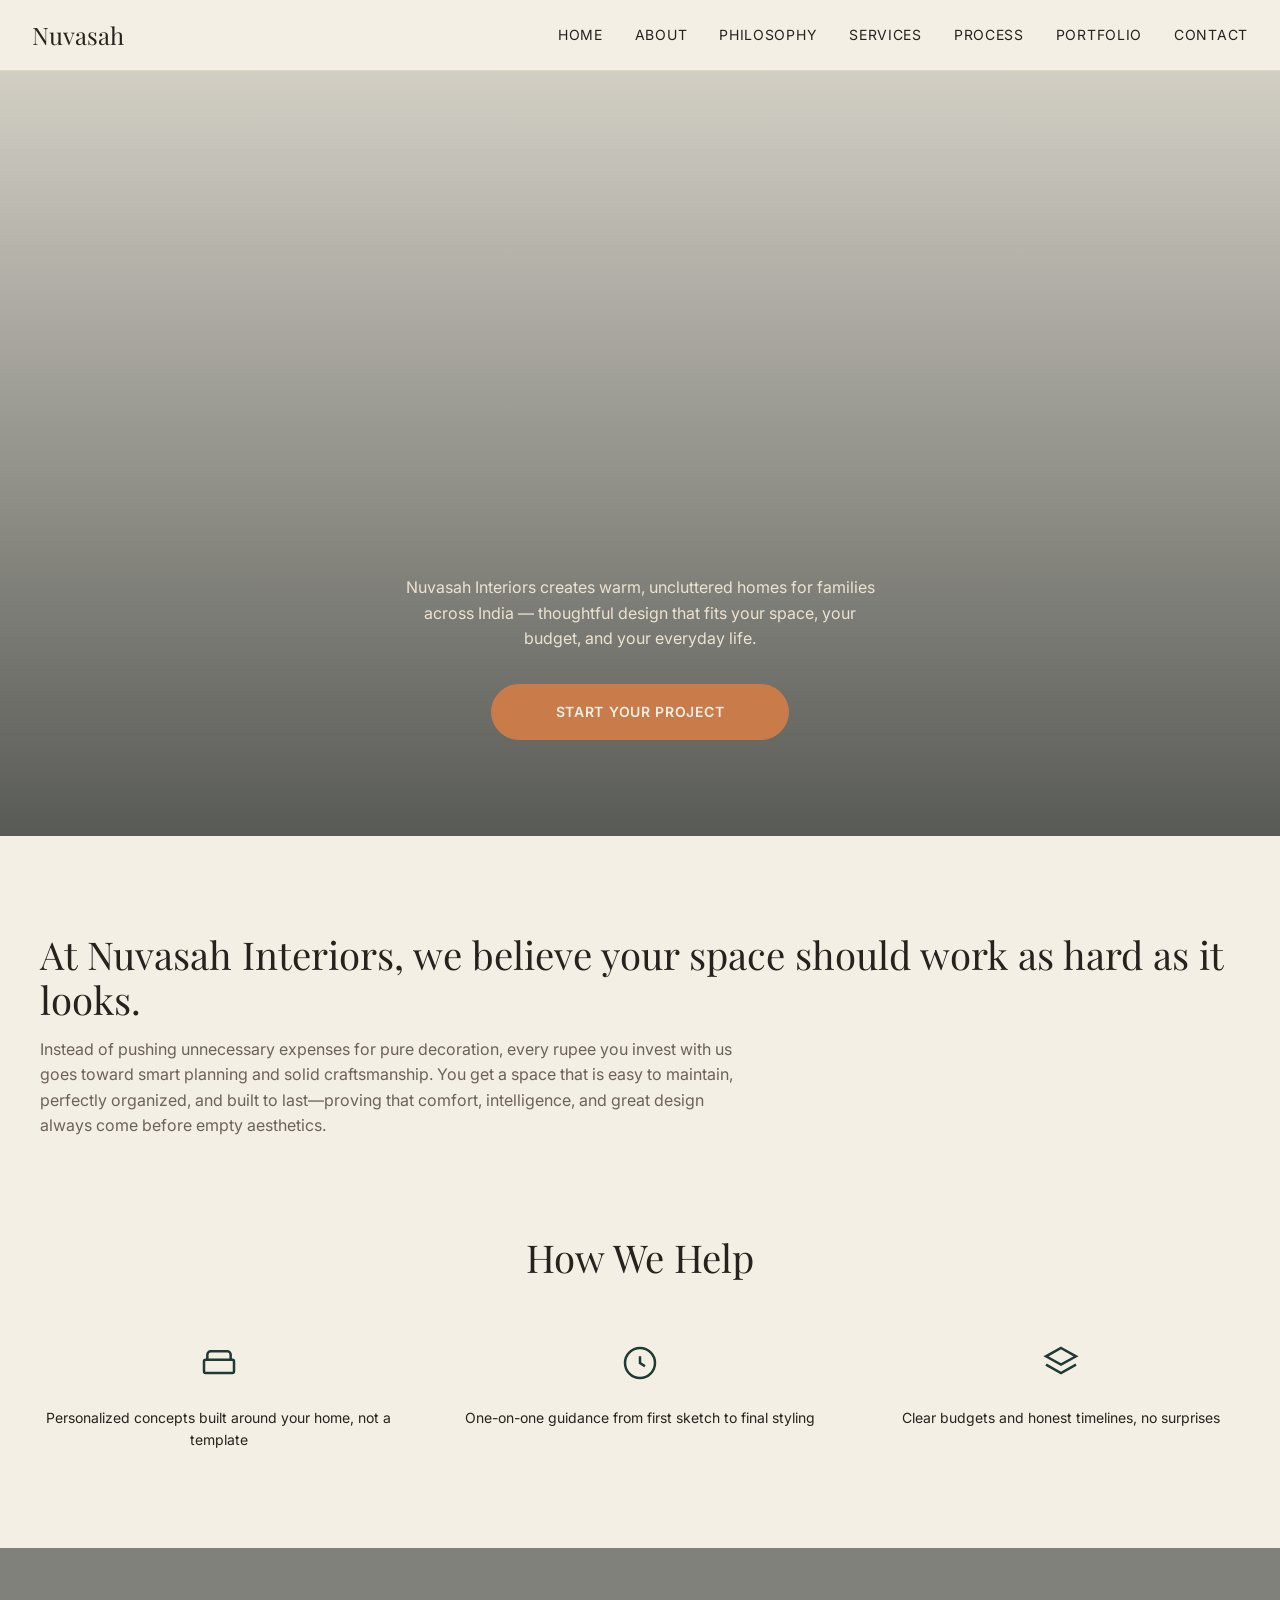
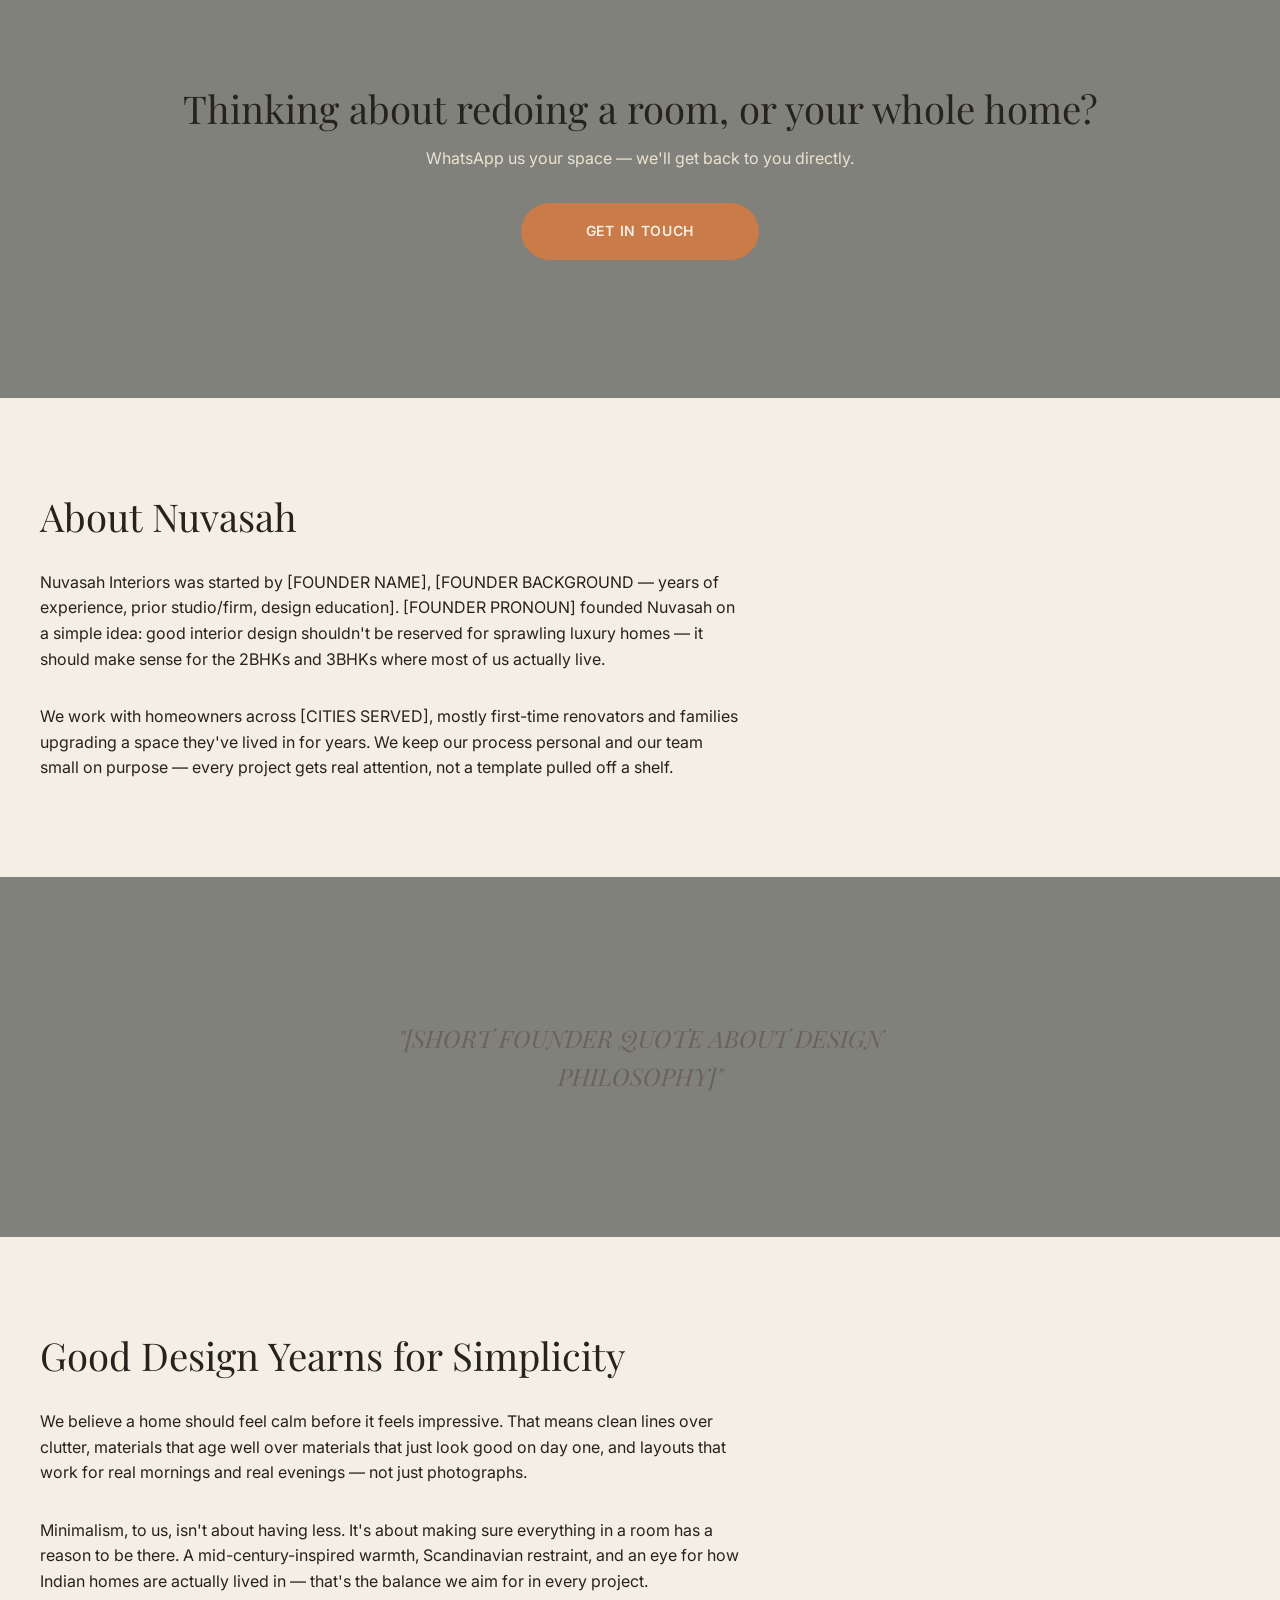
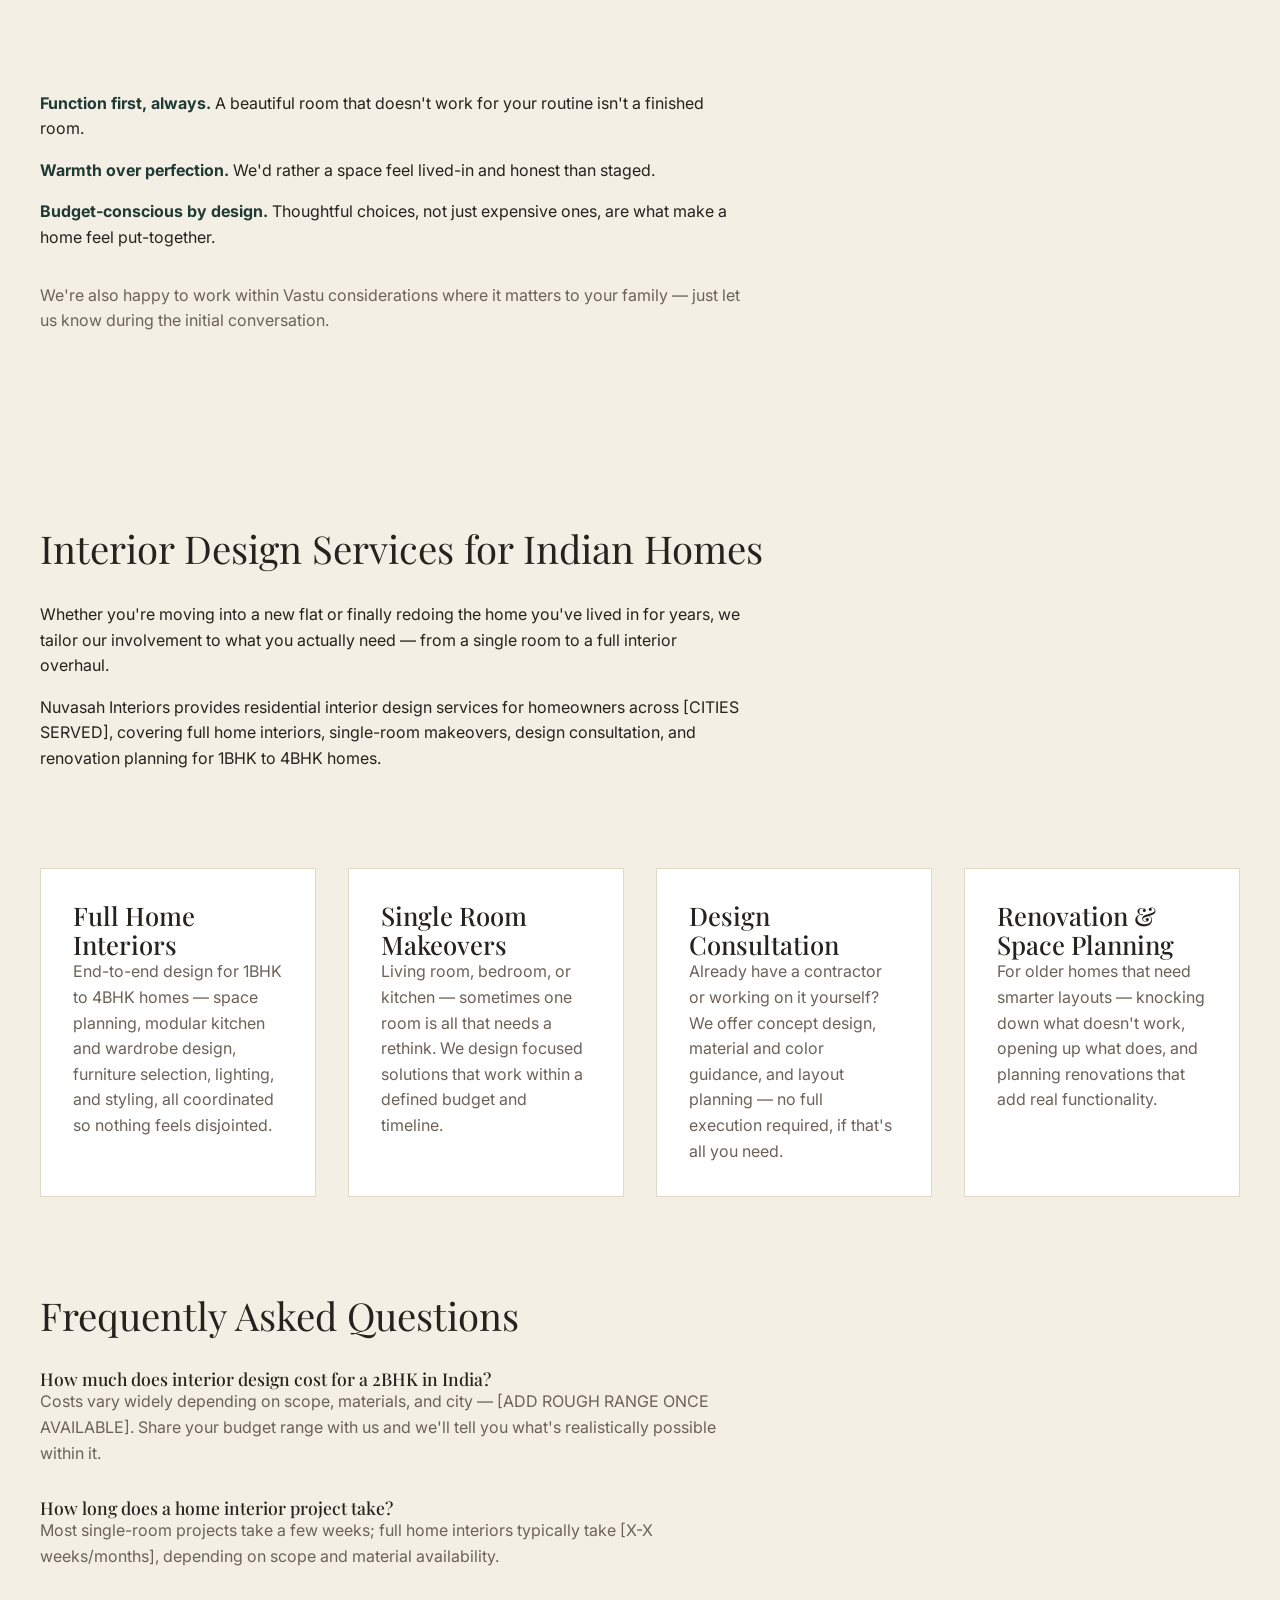
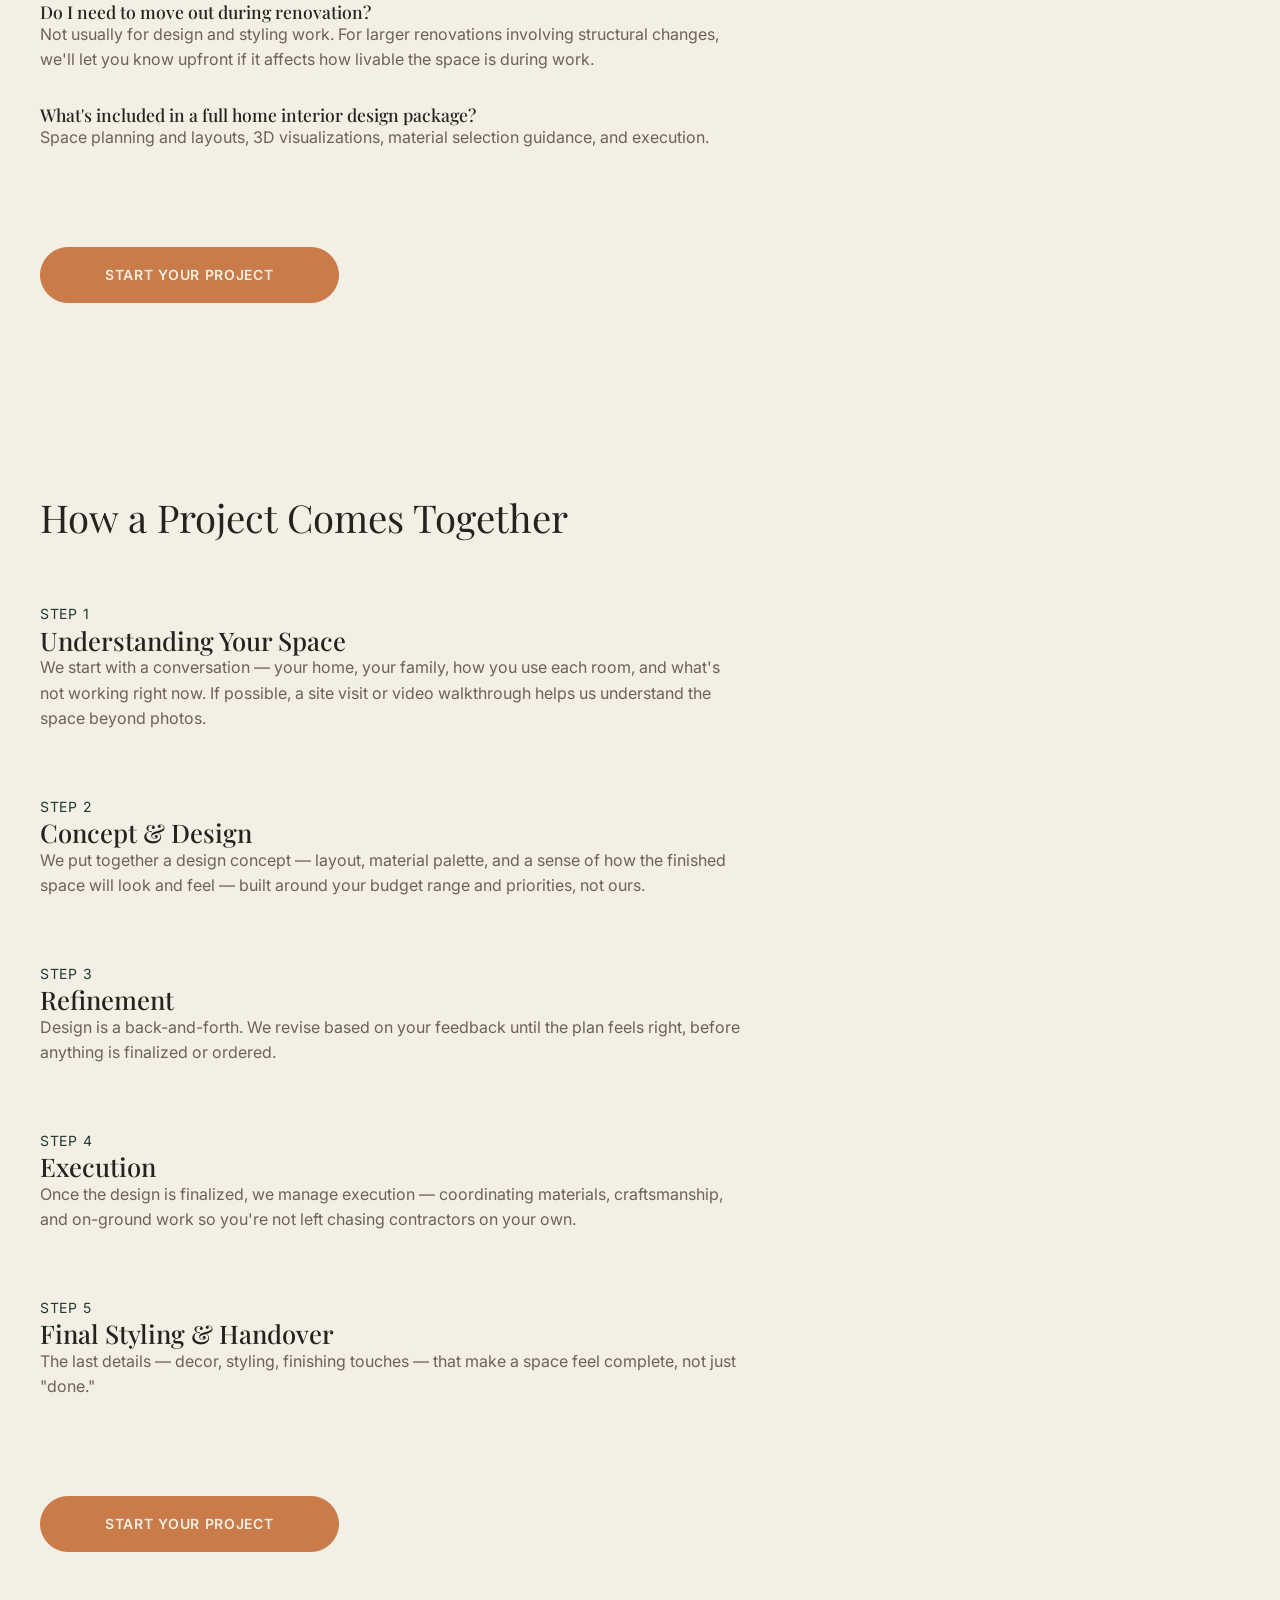
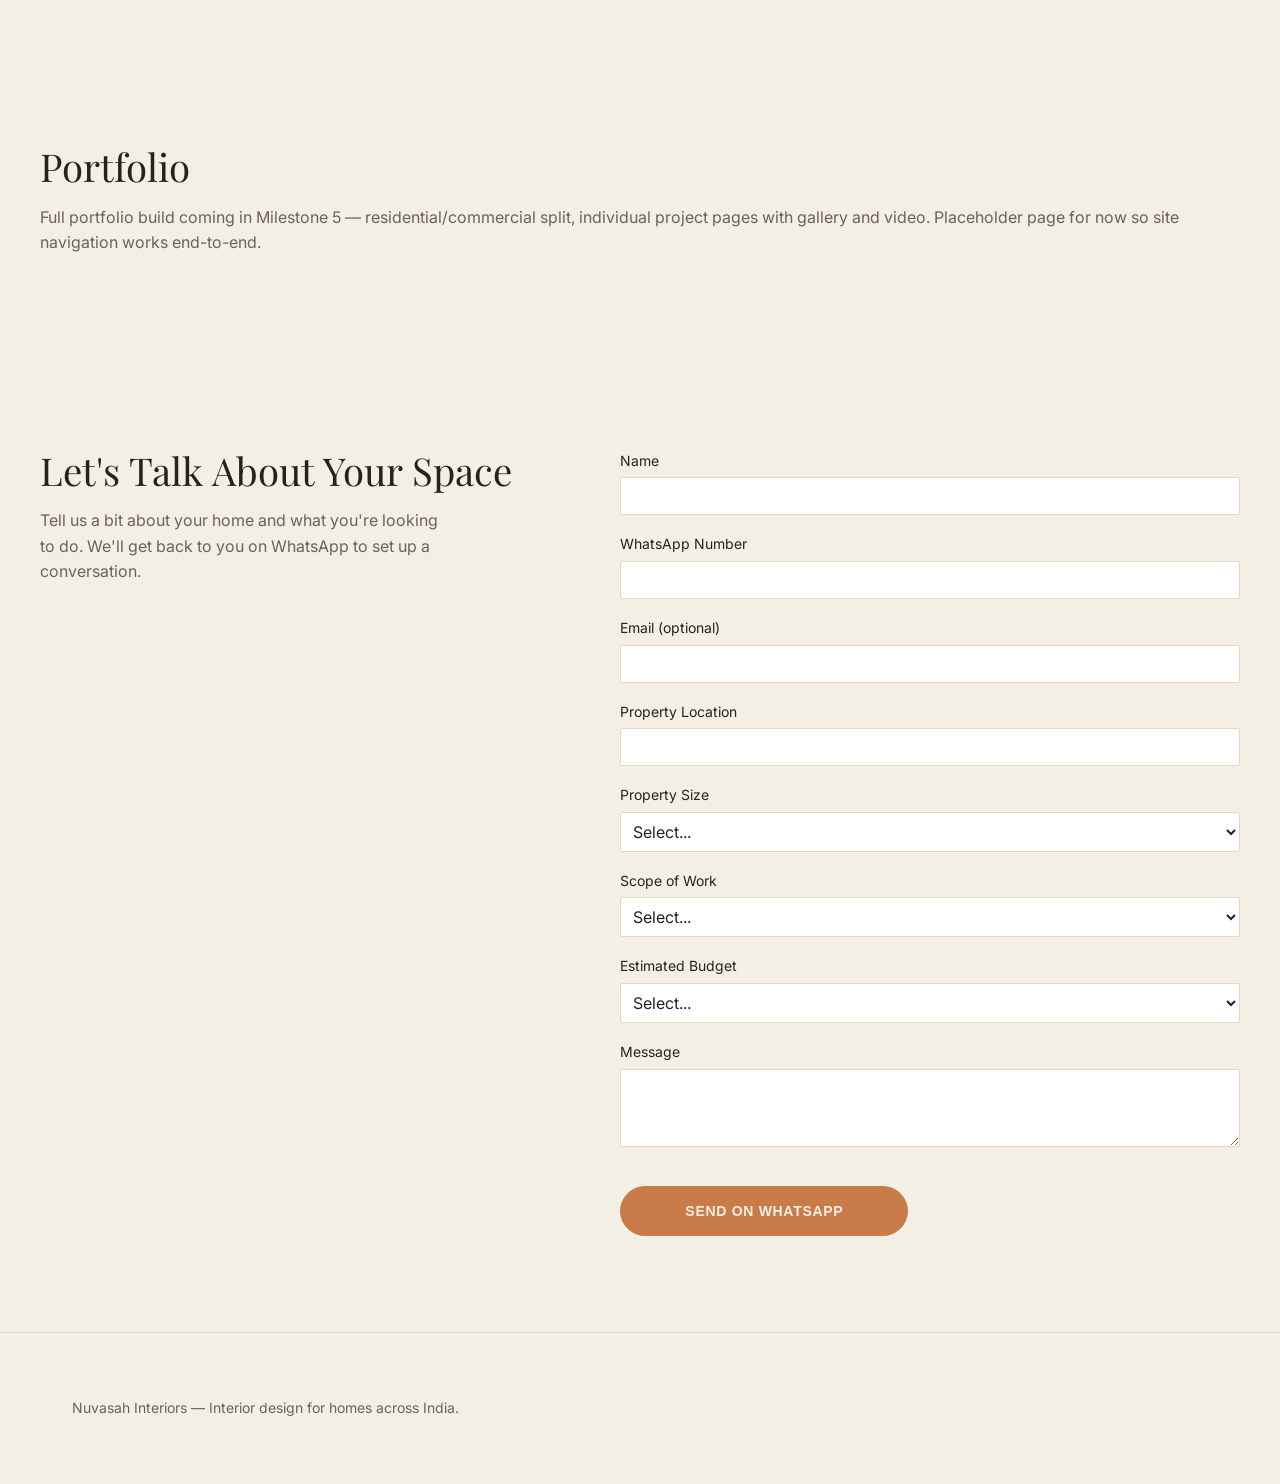
==== index.html @ 82c99c5b "Remove "A Few Homes We've Loved Working On" preview section from home Co-Authored-By: Claude Opus 4." ====
<!DOCTYPE html>
<html lang="en">
<head>
<meta charset="UTF-8">
<meta name="viewport" content="width=device-width, initial-scale=1.0">
<title>Nuvasah Interiors | Interior Design for Indian Homes</title>
<meta name="description" content="Nuvasah Interiors creates warm, uncluttered homes for families across India — thoughtful design that fits your space, your budget, and your everyday life.">
<link rel="preconnect" href="https://fonts.googleapis.com">
<link href="https://fonts.googleapis.com/css2?family=Playfair+Display:ital,wght@0,400;0,500;0,600;1,400&family=Inter:wght@400;500;600&display=swap" rel="stylesheet">
<link rel="stylesheet" href="css/variables.css">
<link rel="stylesheet" href="css/main.css">
</head>
<body>

<header class="site-header">
  <a href="#home" style="font-family: var(--font-heading); font-size: 1.5rem; color: var(--color-ink);">Nuvasah</a>
  <ul class="site-nav">
    <li><a href="#home">Home</a></li>
    <li><a href="#about">About</a></li>
    <li><a href="#philosophy">Philosophy</a></li>
    <li><a href="#services">Services</a></li>
    <li><a href="#process">Process</a></li>
    <li><a href="#portfolio">Portfolio</a></li>
    <li><a href="#contact">Contact</a></li>
  </ul>
</header>

<!-- ============================ HOME ============================ -->
<section id="home">
  <div class="hero" style="background-image: url('https://images.unsplash.com/photo-1616486338812-3dadae4b4ace?q=80&w=1600&auto=format&fit=crop');">
    <div class="hero-content">
      <p>Nuvasah Interiors creates warm, uncluttered homes for families across India — thoughtful design that fits your space, your budget, and your everyday life.</p>
      <a href="#contact" class="btn btn-primary">Start Your Project</a>
    </div>
  </div>

  <div class="container section">
    <h2>At Nuvasah Interiors, we believe your space should work as hard as it looks.</h2>
    <p style="max-width:700px; margin-top:1rem;">Instead of pushing unnecessary expenses for pure decoration, every rupee you invest with us goes toward smart planning and solid craftsmanship. You get a space that is easy to maintain, perfectly organized, and built to last—proving that comfort, intelligence, and great design always come before empty aesthetics.</p>
  </div>

  <div class="container section" style="padding-top:0;">
    <h2 style="text-align:center; margin-bottom: var(--space-lg);">How We Help</h2>
    <div class="icon-row">
      <div class="icon-row-item">
        <svg class="icon-row-icon" viewBox="0 0 24 24" fill="none" stroke="currentColor" stroke-width="1.5"><rect x="3" y="10" width="18" height="8" rx="1"/><path d="M5 10V7a2 2 0 0 1 2-2h10a2 2 0 0 1 2 2v3"/></svg>
        <p>Personalized concepts built around your home, not a template</p>
      </div>
      <div class="icon-row-item">
        <svg class="icon-row-icon" viewBox="0 0 24 24" fill="none" stroke="currentColor" stroke-width="1.5"><circle cx="12" cy="12" r="9"/><path d="M12 8v4l3 2"/></svg>
        <p>One-on-one guidance from first sketch to final styling</p>
      </div>
      <div class="icon-row-item">
        <svg class="icon-row-icon" viewBox="0 0 24 24" fill="none" stroke="currentColor" stroke-width="1.5"><path d="M12 3l9 5-9 5-9-5 9-5z"/><path d="M3 13l9 5 9-5"/></svg>
        <p>Clear budgets and honest timelines, no surprises</p>
      </div>
    </div>
  </div>

  <div class="photo-band" style="background-image: url('https://images.unsplash.com/photo-1600585154340-be6161a56a0c?q=80&w=1600&auto=format&fit=crop');">
    <div class="photo-band-content">
      <h2 style="font-weight:400;">Thinking about redoing a room, or your whole home?</h2>
      <p style="color: var(--color-bg-alt); margin: var(--space-sm) 0 var(--space-md);">WhatsApp us your space — we'll get back to you directly.</p>
      <a href="#contact" class="btn btn-primary">Get in Touch</a>
    </div>
  </div>
</section>

<!-- ============================ ABOUT ============================ -->
<section id="about">
  <div class="container section">
    <h1 style="font-size: var(--fs-h2);">About Nuvasah</h1>
    <div style="max-width:700px; margin-top: var(--space-md);">
      <p style="color: var(--color-ink);">Nuvasah Interiors was started by [FOUNDER NAME], [FOUNDER BACKGROUND — years of experience, prior studio/firm, design education]. [FOUNDER PRONOUN] founded Nuvasah on a simple idea: good interior design shouldn't be reserved for sprawling luxury homes — it should make sense for the 2BHKs and 3BHKs where most of us actually live.</p>
      <p style="color: var(--color-ink); margin-top: var(--space-md);">We work with homeowners across [CITIES SERVED], mostly first-time renovators and families upgrading a space they've lived in for years. We keep our process personal and our team small on purpose — every project gets real attention, not a template pulled off a shelf.</p>
    </div>
  </div>

  <div class="photo-band" style="background-image: url('https://images.unsplash.com/photo-1600210492486-724fe5c67fb0?q=80&w=1600&auto=format&fit=crop'); min-height:40vh;">
    <div class="photo-band-content">
      <p style="font-family: var(--font-heading); font-style:italic; font-size:1.5rem; max-width:600px;">"[SHORT FOUNDER QUOTE ABOUT DESIGN PHILOSOPHY]"</p>
    </div>
  </div>
</section>

<!-- ============================ PHILOSOPHY ============================ -->
<section id="philosophy">
  <div class="container section">
    <h1 style="font-size: var(--fs-h2);">Good Design Yearns for Simplicity</h1>
    <div style="max-width:700px; margin-top: var(--space-md);">
      <p style="color: var(--color-ink);">We believe a home should feel calm before it feels impressive. That means clean lines over clutter, materials that age well over materials that just look good on day one, and layouts that work for real mornings and real evenings — not just photographs.</p>
      <p style="color: var(--color-ink); margin-top: var(--space-md);">Minimalism, to us, isn't about having less. It's about making sure everything in a room has a reason to be there. A mid-century-inspired warmth, Scandinavian restraint, and an eye for how Indian homes are actually lived in — that's the balance we aim for in every project.</p>
    </div>
  </div>

  <div class="container section" style="padding-top:0;">
    <div style="max-width:700px;">
      <p style="color: var(--color-ink);"><strong style="color:var(--color-accent);">Function first, always.</strong> A beautiful room that doesn't work for your routine isn't a finished room.</p>
      <p style="color: var(--color-ink); margin-top: var(--space-sm);"><strong style="color:var(--color-accent);">Warmth over perfection.</strong> We'd rather a space feel lived-in and honest than staged.</p>
      <p style="color: var(--color-ink); margin-top: var(--space-sm);"><strong style="color:var(--color-accent);">Budget-conscious by design.</strong> Thoughtful choices, not just expensive ones, are what make a home feel put-together.</p>
      <p style="color: var(--color-ink-muted); margin-top: var(--space-md);">We're also happy to work within Vastu considerations where it matters to your family — just let us know during the initial conversation.</p>
    </div>
  </div>
</section>

<!-- ============================ SERVICES ============================ -->
<section id="services">
  <div class="container section">
    <h1 style="font-size: var(--fs-h2);">Interior Design Services for Indian Homes</h1>
    <div style="max-width:700px; margin-top: var(--space-md);">
      <p style="color: var(--color-ink);">Whether you're moving into a new flat or finally redoing the home you've lived in for years, we tailor our involvement to what you actually need — from a single room to a full interior overhaul.</p>
      <p style="color: var(--color-ink); margin-top: var(--space-sm);">Nuvasah Interiors provides residential interior design services for homeowners across [CITIES SERVED], covering full home interiors, single-room makeovers, design consultation, and renovation planning for 1BHK to 4BHK homes.</p>
    </div>
  </div>

  <div class="container section" style="padding-top:0;">
    <div style="display:grid; grid-template-columns: repeat(auto-fit, minmax(260px,1fr)); gap: var(--space-md);">
      <div class="card" style="padding: var(--space-md);">
        <h3>Full Home Interiors</h3>
        <p>End-to-end design for 1BHK to 4BHK homes — space planning, modular kitchen and wardrobe design, furniture selection, lighting, and styling, all coordinated so nothing feels disjointed.</p>
      </div>
      <div class="card" style="padding: var(--space-md);">
        <h3>Single Room Makeovers</h3>
        <p>Living room, bedroom, or kitchen — sometimes one room is all that needs a rethink. We design focused solutions that work within a defined budget and timeline.</p>
      </div>
      <div class="card" style="padding: var(--space-md);">
        <h3>Design Consultation</h3>
        <p>Already have a contractor or working on it yourself? We offer concept design, material and color guidance, and layout planning — no full execution required, if that's all you need.</p>
      </div>
      <div class="card" style="padding: var(--space-md);">
        <h3>Renovation & Space Planning</h3>
        <p>For older homes that need smarter layouts — knocking down what doesn't work, opening up what does, and planning renovations that add real functionality.</p>
      </div>
    </div>
  </div>

  <div class="container section" style="padding-top:0;">
    <h2>Frequently Asked Questions</h2>
    <div style="max-width:700px; margin-top: var(--space-md);">
      <h3 style="font-size:1.1rem;">How much does interior design cost for a 2BHK in India?</h3>
      <p style="margin-bottom: var(--space-md);">Costs vary widely depending on scope, materials, and city — [ADD ROUGH RANGE ONCE AVAILABLE]. Share your budget range with us and we'll tell you what's realistically possible within it.</p>

      <h3 style="font-size:1.1rem;">How long does a home interior project take?</h3>
      <p style="margin-bottom: var(--space-md);">Most single-room projects take a few weeks; full home interiors typically take [X-X weeks/months], depending on scope and material availability.</p>

      <h3 style="font-size:1.1rem;">Do I need to move out during renovation?</h3>
      <p style="margin-bottom: var(--space-md);">Not usually for design and styling work. For larger renovations involving structural changes, we'll let you know upfront if it affects how livable the space is during work.</p>

      <h3 style="font-size:1.1rem;">What's included in a full home interior design package?</h3>
      <p>Space planning and layouts, 3D visualizations, material selection guidance, and execution.</p>
    </div>
  </div>

  <div class="container section" style="padding-top:0;">
    <a href="#contact" class="btn btn-primary">Start Your Project</a>
  </div>
</section>

<!-- ============================ PROCESS ============================ -->
<section id="process">
  <div class="container section">
    <h1 style="font-size: var(--fs-h2);">How a Project Comes Together</h1>

    <div style="max-width:700px; margin-top: var(--space-lg);">
      <div style="margin-bottom: var(--space-lg);">
        <p style="font-family: var(--font-body); font-size: var(--fs-small); letter-spacing:0.05em; text-transform:uppercase; color: var(--color-accent);">Step 1</p>
        <h3>Understanding Your Space</h3>
        <p>We start with a conversation — your home, your family, how you use each room, and what's not working right now. If possible, a site visit or video walkthrough helps us understand the space beyond photos.</p>
      </div>

      <div style="margin-bottom: var(--space-lg);">
        <p style="font-family: var(--font-body); font-size: var(--fs-small); letter-spacing:0.05em; text-transform:uppercase; color: var(--color-accent);">Step 2</p>
        <h3>Concept & Design</h3>
        <p>We put together a design concept — layout, material palette, and a sense of how the finished space will look and feel — built around your budget range and priorities, not ours.</p>
      </div>

      <div style="margin-bottom: var(--space-lg);">
        <p style="font-family: var(--font-body); font-size: var(--fs-small); letter-spacing:0.05em; text-transform:uppercase; color: var(--color-accent);">Step 3</p>
        <h3>Refinement</h3>
        <p>Design is a back-and-forth. We revise based on your feedback until the plan feels right, before anything is finalized or ordered.</p>
      </div>

      <div style="margin-bottom: var(--space-lg);">
        <p style="font-family: var(--font-body); font-size: var(--fs-small); letter-spacing:0.05em; text-transform:uppercase; color: var(--color-accent);">Step 4</p>
        <h3>Execution</h3>
        <p>Once the design is finalized, we manage execution — coordinating materials, craftsmanship, and on-ground work so you're not left chasing contractors on your own.</p>
      </div>

      <div>
        <p style="font-family: var(--font-body); font-size: var(--fs-small); letter-spacing:0.05em; text-transform:uppercase; color: var(--color-accent);">Step 5</p>
        <h3>Final Styling & Handover</h3>
        <p>The last details — decor, styling, finishing touches — that make a space feel complete, not just "done."</p>
      </div>
    </div>
  </div>

  <div class="container section" style="padding-top:0;">
    <a href="#contact" class="btn btn-primary">Start Your Project</a>
  </div>
</section>

<!-- ============================ PORTFOLIO ============================ -->
<section id="portfolio">
  <div class="container section">
    <h1 style="font-size: var(--fs-h2);">Portfolio</h1>
    <p style="margin-top: var(--space-sm);">Full portfolio build coming in Milestone 5 — residential/commercial split, individual project pages with gallery and video. Placeholder page for now so site navigation works end-to-end.</p>
  </div>
</section>

<!-- ============================ CONTACT ============================ -->
<section id="contact">
  <div class="container section">
    <div style="display:grid; grid-template-columns: 1fr 1.2fr; gap: var(--space-lg); align-items:start;">
      <div>
        <h1 style="font-size: var(--fs-h2);">Let's Talk About Your Space</h1>
        <p style="margin-top: var(--space-sm); max-width:400px;">Tell us a bit about your home and what you're looking to do. We'll get back to you on WhatsApp to set up a conversation.</p>
      </div>

      <form id="contact-form">
        <label style="font-size:var(--fs-small); color:var(--color-ink);">Name</label>
        <input type="text" id="name" name="name" required style="margin-bottom: var(--space-sm); margin-top:0.25rem;">

        <label style="font-size:var(--fs-small); color:var(--color-ink);">WhatsApp Number</label>
        <input type="tel" id="whatsapp" name="whatsapp" required style="margin-bottom: var(--space-sm); margin-top:0.25rem;">

        <label style="font-size:var(--fs-small); color:var(--color-ink);">Email (optional)</label>
        <input type="email" id="email" name="email" style="margin-bottom: var(--space-sm); margin-top:0.25rem;">

        <label style="font-size:var(--fs-small); color:var(--color-ink);">Property Location</label>
        <input type="text" id="location" name="location" required style="margin-bottom: var(--space-sm); margin-top:0.25rem;">

        <label style="font-size:var(--fs-small); color:var(--color-ink);">Property Size</label>
        <select id="bhk" name="bhk" required style="margin-bottom: var(--space-sm); margin-top:0.25rem;">
          <option value="">Select...</option>
          <option>1 BHK</option>
          <option>2 BHK</option>
          <option>3 BHK</option>
          <option>4 BHK</option>
          <option>4+ BHK</option>
        </select>

        <label style="font-size:var(--fs-small); color:var(--color-ink);">Scope of Work</label>
        <select id="scope" name="scope" required style="margin-bottom: var(--space-sm); margin-top:0.25rem;">
          <option value="">Select...</option>
          <option>Full Home Interiors</option>
          <option>Single Room Makeover</option>
          <option>Design Consultation</option>
          <option>Renovation & Space Planning</option>
        </select>

        <label style="font-size:var(--fs-small); color:var(--color-ink);">Estimated Budget</label>
        <select id="budget" name="budget" required style="margin-bottom: var(--space-sm); margin-top:0.25rem;">
          <option value="">Select...</option>
          <option>Under ₹5 Lakh</option>
          <option>₹5–10 Lakh</option>
          <option>₹10–20 Lakh</option>
          <option>₹20 Lakh+</option>
        </select>

        <label style="font-size:var(--fs-small); color:var(--color-ink);">Message</label>
        <textarea id="message" name="message" rows="3" style="margin-bottom: var(--space-md); margin-top:0.25rem;"></textarea>

        <button type="submit" class="btn btn-primary">Send on WhatsApp</button>
      </form>
    </div>
  </div>
</section>

<footer class="site-footer">
  <div class="container">
    <p>Nuvasah Interiors — Interior design for homes across India.</p>
  </div>
</footer>

<script src="js/main.js"></script>
</body>
</html>
---- css/variables.css ----
/* ==========================================================================
   Nuvasah Interiors — Design Tokens
   Style: Warm editorial (Version 1 layout, approved) — minimalist, mid-century,
   Scandinavian, refined against Decorilla.com's font pairing/structure.
   Palette: Deep Teal & Warm Sand (Option C, client-approved after prospect feedback)
   ========================================================================== */

:root {
  /* Color — warm sand base, deep teal primary accent, burnt-orange secondary accent */
  --color-bg: #F4EFE4;          /* warm sand background */
  --color-bg-alt: #EBE3D2;      /* slightly deeper section background */
  --color-surface: #FFFFFF;     /* cards, forms */
  --color-ink: #26221D;         /* near-black warm charcoal, primary text */
  --color-ink-muted: #6B6258;   /* secondary text, captions */
  --color-accent: #1F3A34;      /* deep teal/pine — primary accent */
  --color-accent-hover: #16281F;
  --color-accent-2: #C97B4A;    /* warm burnt-orange — secondary accent, CTAs/highlights */
  --color-accent-2-hover: #B3683A;
  --color-line: #E3D8C4;        /* borders, dividers */
  --color-success: #5C7A5E;     /* form confirmation, muted sage */
  --color-error: #B54B3E;

  /* Typography — thin high-contrast serif for headlines (Decorilla-style), clean sans body */
  --font-heading: 'Playfair Display', 'Georgia', serif;
  --font-body: 'Inter', 'Helvetica Neue', sans-serif;

  --fs-h1: clamp(2.5rem, 5vw, 4rem);
  --fs-h2: clamp(1.75rem, 3vw, 2.5rem);
  --fs-h3: clamp(1.25rem, 2vw, 1.75rem);
  --fs-body: 1rem;
  --fs-small: 0.875rem;

  --lh-heading: 1.15;
  --lh-body: 1.6;

  /* Spacing scale (8px base) */
  --space-xs: 0.5rem;
  --space-sm: 1rem;
  --space-md: 2rem;
  --space-lg: 4rem;
  --space-xl: 6rem;
  --space-2xl: 10rem;

  /* Layout */
  --max-width: 1200px;
  --radius: 2px;      /* sharp corners for cards/inputs, minimalist */
  --radius-pill: 999px; /* pill buttons, Decorilla-style CTA */

  /* Motion */
  --transition-fast: 150ms ease;
  --transition-base: 300ms ease;
}
---- css/main.css ----
/* ==========================================================================
   Nuvasah Interiors — Base Styles
   Depends on variables.css being loaded first
   ========================================================================== */

* {
  box-sizing: border-box;
  margin: 0;
  padding: 0;
}

html {
  scroll-behavior: smooth;
}

body {
  font-family: var(--font-body);
  font-size: var(--fs-body);
  line-height: var(--lh-body);
  color: var(--color-ink);
  background-color: var(--color-bg);
}

h1, h2, h3, h4 {
  font-family: var(--font-heading);
  line-height: var(--lh-heading);
  font-weight: 500;
  color: var(--color-ink);
}

h1 { font-size: var(--fs-h1); font-weight: 400; }
h2 { font-size: var(--fs-h2); font-weight: 400; }
h3 { font-size: var(--fs-h3); font-weight: 500; }

p {
  color: var(--color-ink-muted);
}

a {
  color: var(--color-accent);
  text-decoration: none;
  transition: color var(--transition-fast);
}

a:hover {
  color: var(--color-accent-hover);
}

img, video {
  max-width: 100%;
  display: block;
}

/* Layout */
.container {
  max-width: var(--max-width);
  margin: 0 auto;
  padding: 0 var(--space-md);
}

.section {
  padding: var(--space-xl) 0;
}

/* Hero — full-bleed photo background with dark overlay for text legibility */
.hero {
  position: relative;
  min-height: 85vh;
  display: flex;
  align-items: flex-end;
  background-size: cover;
  background-position: center;
  color: var(--color-bg);
}

.hero::before {
  content: "";
  position: absolute;
  inset: 0;
  background: linear-gradient(180deg, rgba(15,20,18,0.15) 0%, rgba(15,20,18,0.68) 100%);
}

.hero-content {
  position: relative;
  z-index: 1;
  padding: var(--space-xl) var(--space-md);
  max-width: var(--max-width);
  margin: 0 auto;
  width: 100%;
  text-align: center;
}

.hero h1 {
  color: var(--color-bg);
}

.hero p {
  color: var(--color-bg-alt);
  max-width: 480px;
  margin: var(--space-sm) auto 0;
}

.hero .btn-primary {
  margin-top: var(--space-md);
}

/* Icon row — "how it works" style feature strip (Decorilla-inspired) */
.icon-row {
  display: grid;
  grid-template-columns: repeat(auto-fit, minmax(160px, 1fr));
  gap: var(--space-lg);
  text-align: center;
}

.icon-row-item .icon-row-icon {
  width: 40px;
  height: 40px;
  margin: 0 auto var(--space-sm);
  color: var(--color-accent);
}

.icon-row-item p {
  font-size: var(--fs-small);
  color: var(--color-ink);
}

/* Project showcase — image beside challenge/result copy (Decorilla-inspired) */
.project-showcase {
  display: grid;
  grid-template-columns: 1.4fr 1fr;
  gap: var(--space-lg);
  align-items: start;
}

.project-showcase img {
  width: 100%;
  border-radius: var(--radius);
}

.project-showcase-copy h4 {
  font-family: var(--font-body);
  font-size: var(--fs-small);
  letter-spacing: 0.05em;
  text-transform: uppercase;
  color: var(--color-ink);
  margin-bottom: var(--space-xs);
  margin-top: var(--space-md);
}

.project-showcase-copy h4:first-child {
  margin-top: 0;
}

@media (max-width: 768px) {
  .project-showcase {
    grid-template-columns: 1fr;
  }
}

/* Secondary hero — smaller full-width photo band, used mid-page (e.g. Philosophy quote, Process intro) */
.photo-band {
  position: relative;
  min-height: 50vh;
  background-size: cover;
  background-position: center;
  display: flex;
  align-items: center;
  justify-content: center;
  text-align: center;
}

.photo-band::before {
  content: "";
  position: absolute;
  inset: 0;
  background: rgba(15,20,18,0.5);
}

.photo-band-content {
  position: relative;
  z-index: 1;
  color: var(--color-bg);
  padding: 0 var(--space-md);
}

/* Navigation */
.site-header {
  display: flex;
  align-items: center;
  justify-content: space-between;
  padding: var(--space-sm) var(--space-md);
  border-bottom: 1px solid var(--color-line);
}

.site-nav {
  display: flex;
  gap: var(--space-md);
  list-style: none;
}

.site-nav a {
  color: var(--color-ink);
  font-size: var(--fs-small);
  letter-spacing: 0.05em;
  text-transform: uppercase;
}

.site-nav a:hover {
  color: var(--color-accent);
}

/* Buttons */
.btn {
  display: inline-block;
  padding: var(--space-xs) var(--space-md);
  border: 1px solid var(--color-ink);
  border-radius: var(--radius);
  background: transparent;
  color: var(--color-ink);
  font-size: var(--fs-small);
  letter-spacing: 0.05em;
  text-transform: uppercase;
  cursor: pointer;
  transition: background var(--transition-fast), color var(--transition-fast);
}

.btn:hover {
  background: var(--color-ink);
  color: var(--color-bg);
}

.btn-primary {
  background: var(--color-accent-2);
  border-color: var(--color-accent-2);
  color: var(--color-bg);
  border-radius: var(--radius-pill);
  padding: var(--space-sm) var(--space-lg);
  font-weight: 600;
}

.btn-primary:hover {
  background: var(--color-accent-2-hover);
  border-color: var(--color-accent-2-hover);
}

/* Forms */
input, select, textarea {
  font-family: var(--font-body);
  font-size: var(--fs-body);
  padding: var(--space-xs);
  border: 1px solid var(--color-line);
  border-radius: var(--radius);
  background: var(--color-surface);
  color: var(--color-ink);
  width: 100%;
}

input:focus, select:focus, textarea:focus {
  outline: none;
  border-color: var(--color-accent);
}

/* Cards (portfolio/project items) */
.card {
  background: var(--color-surface);
  border: 1px solid var(--color-line);
}

/* Footer */
.site-footer {
  padding: var(--space-lg) var(--space-md);
  border-top: 1px solid var(--color-line);
  color: var(--color-ink-muted);
  font-size: var(--fs-small);
}

/* Responsive */
@media (max-width: 768px) {
  .site-nav {
    gap: var(--space-sm);
  }
  .section {
    padding: var(--space-lg) 0;
  }
}
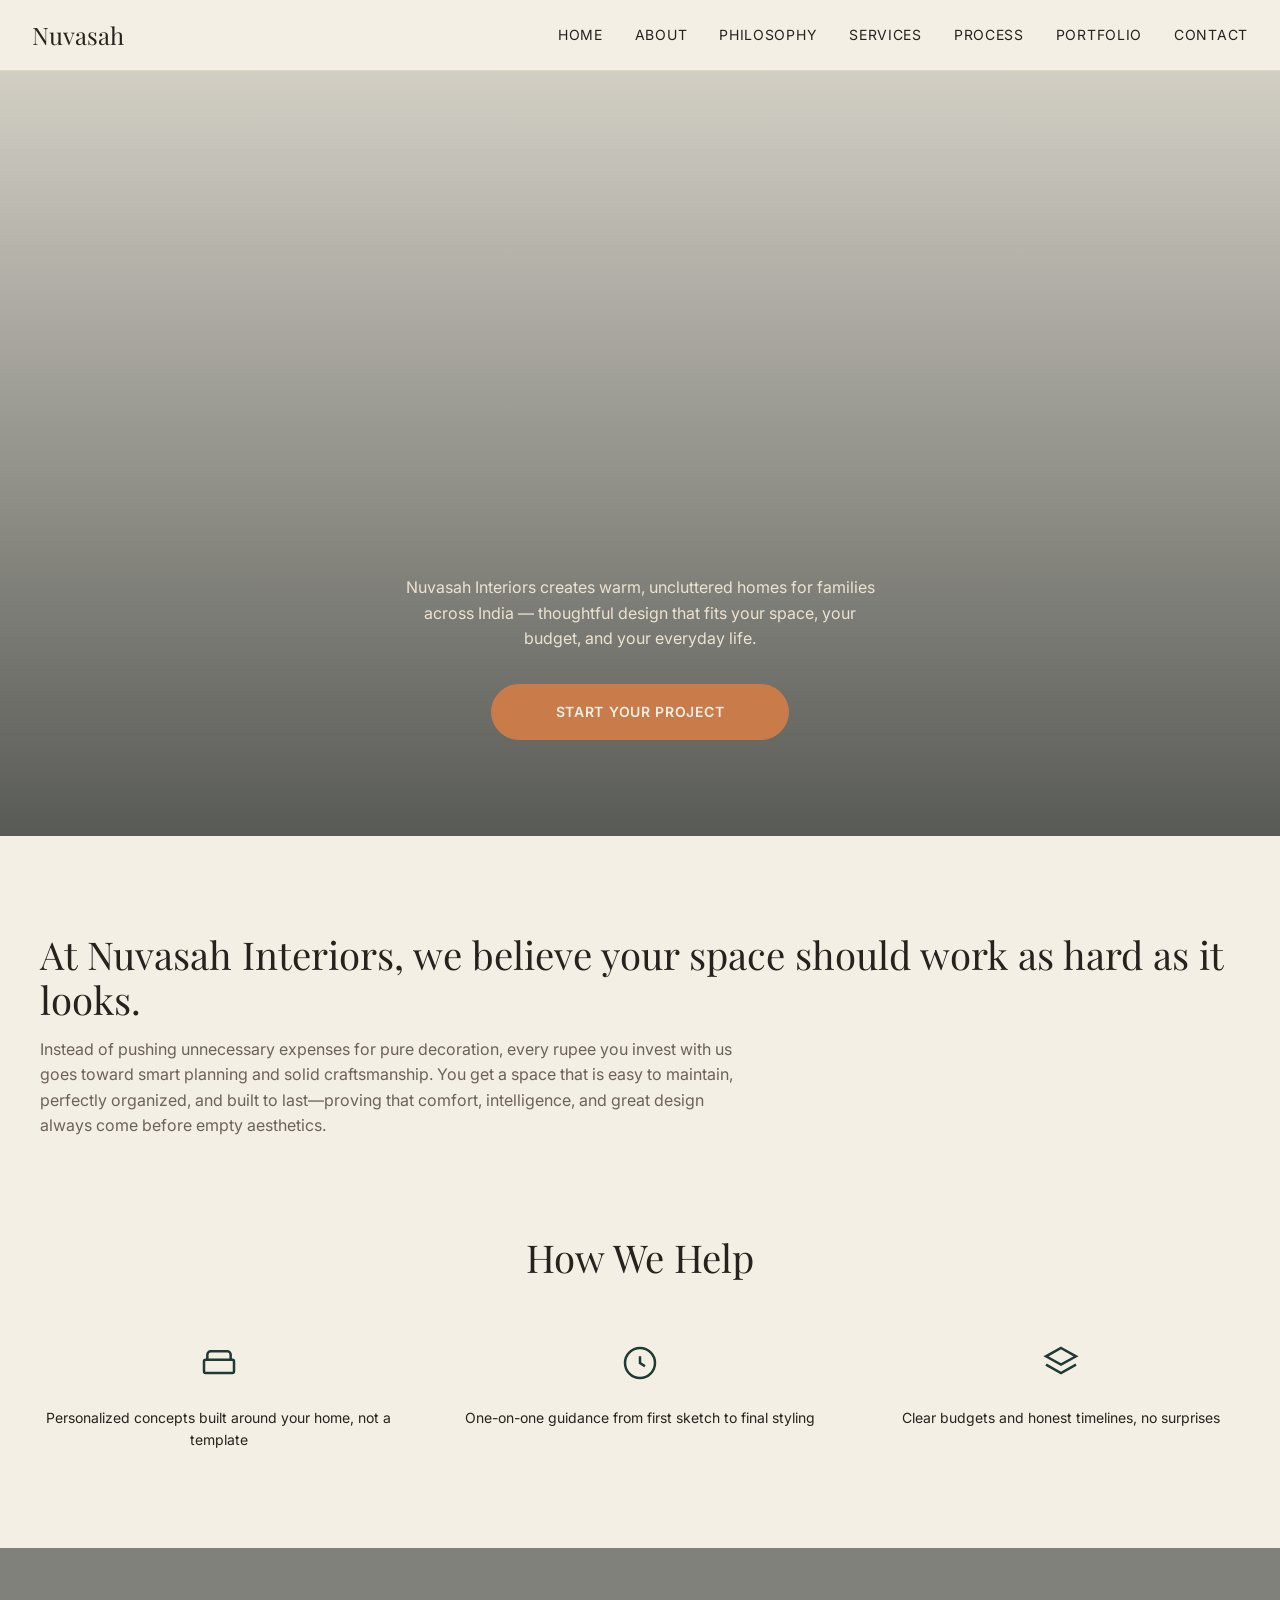
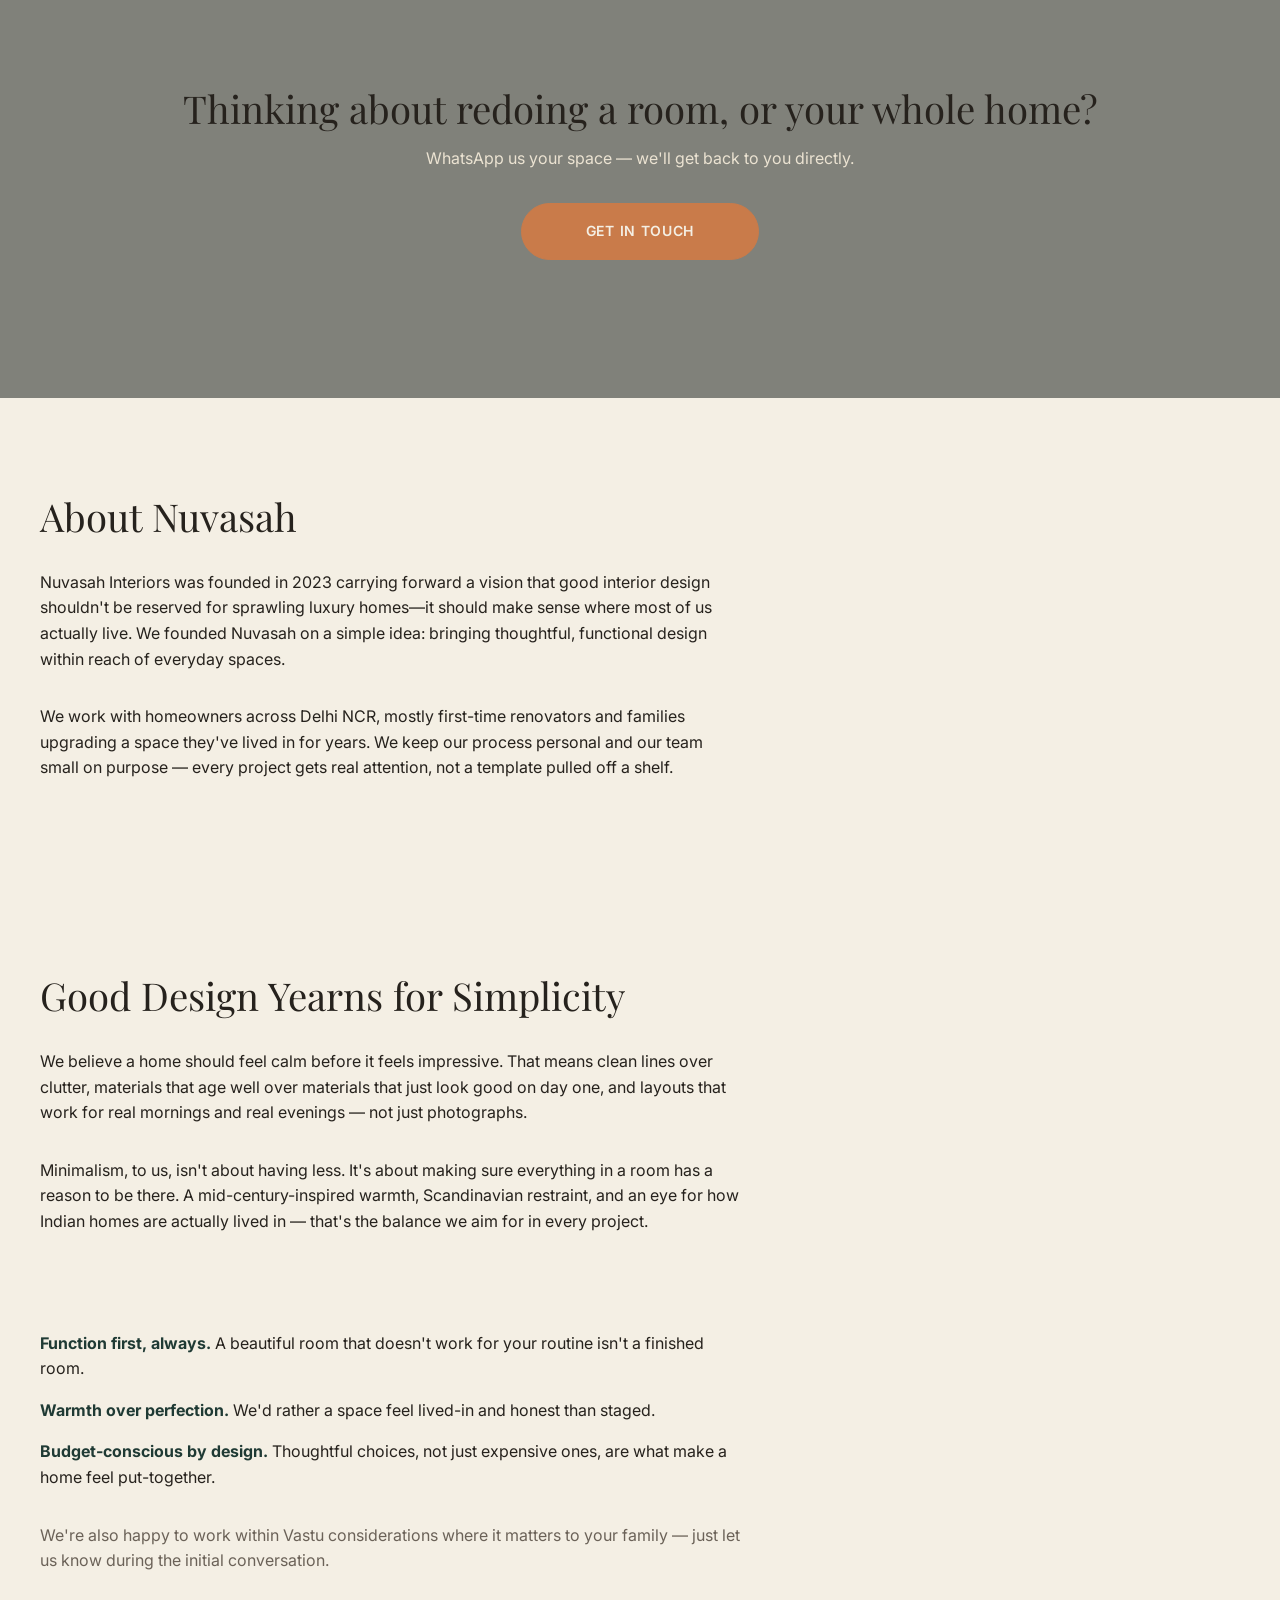
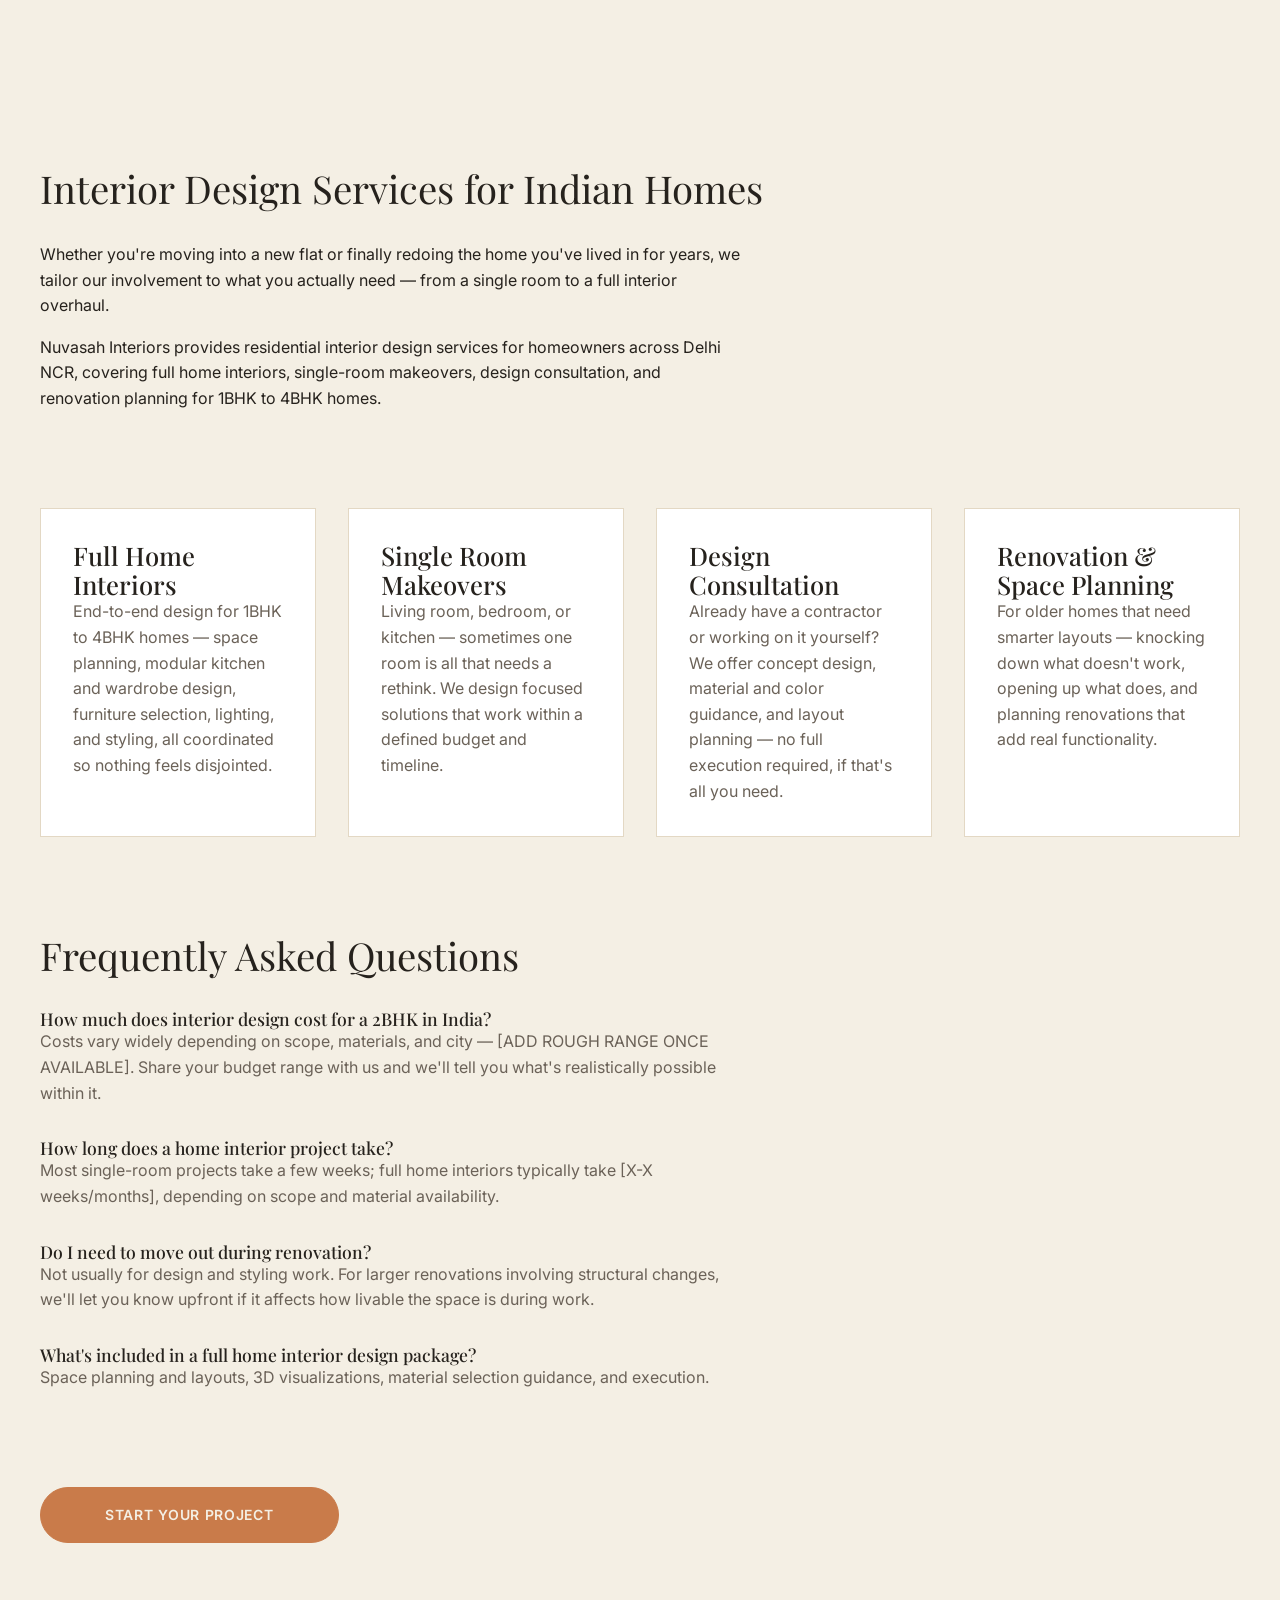
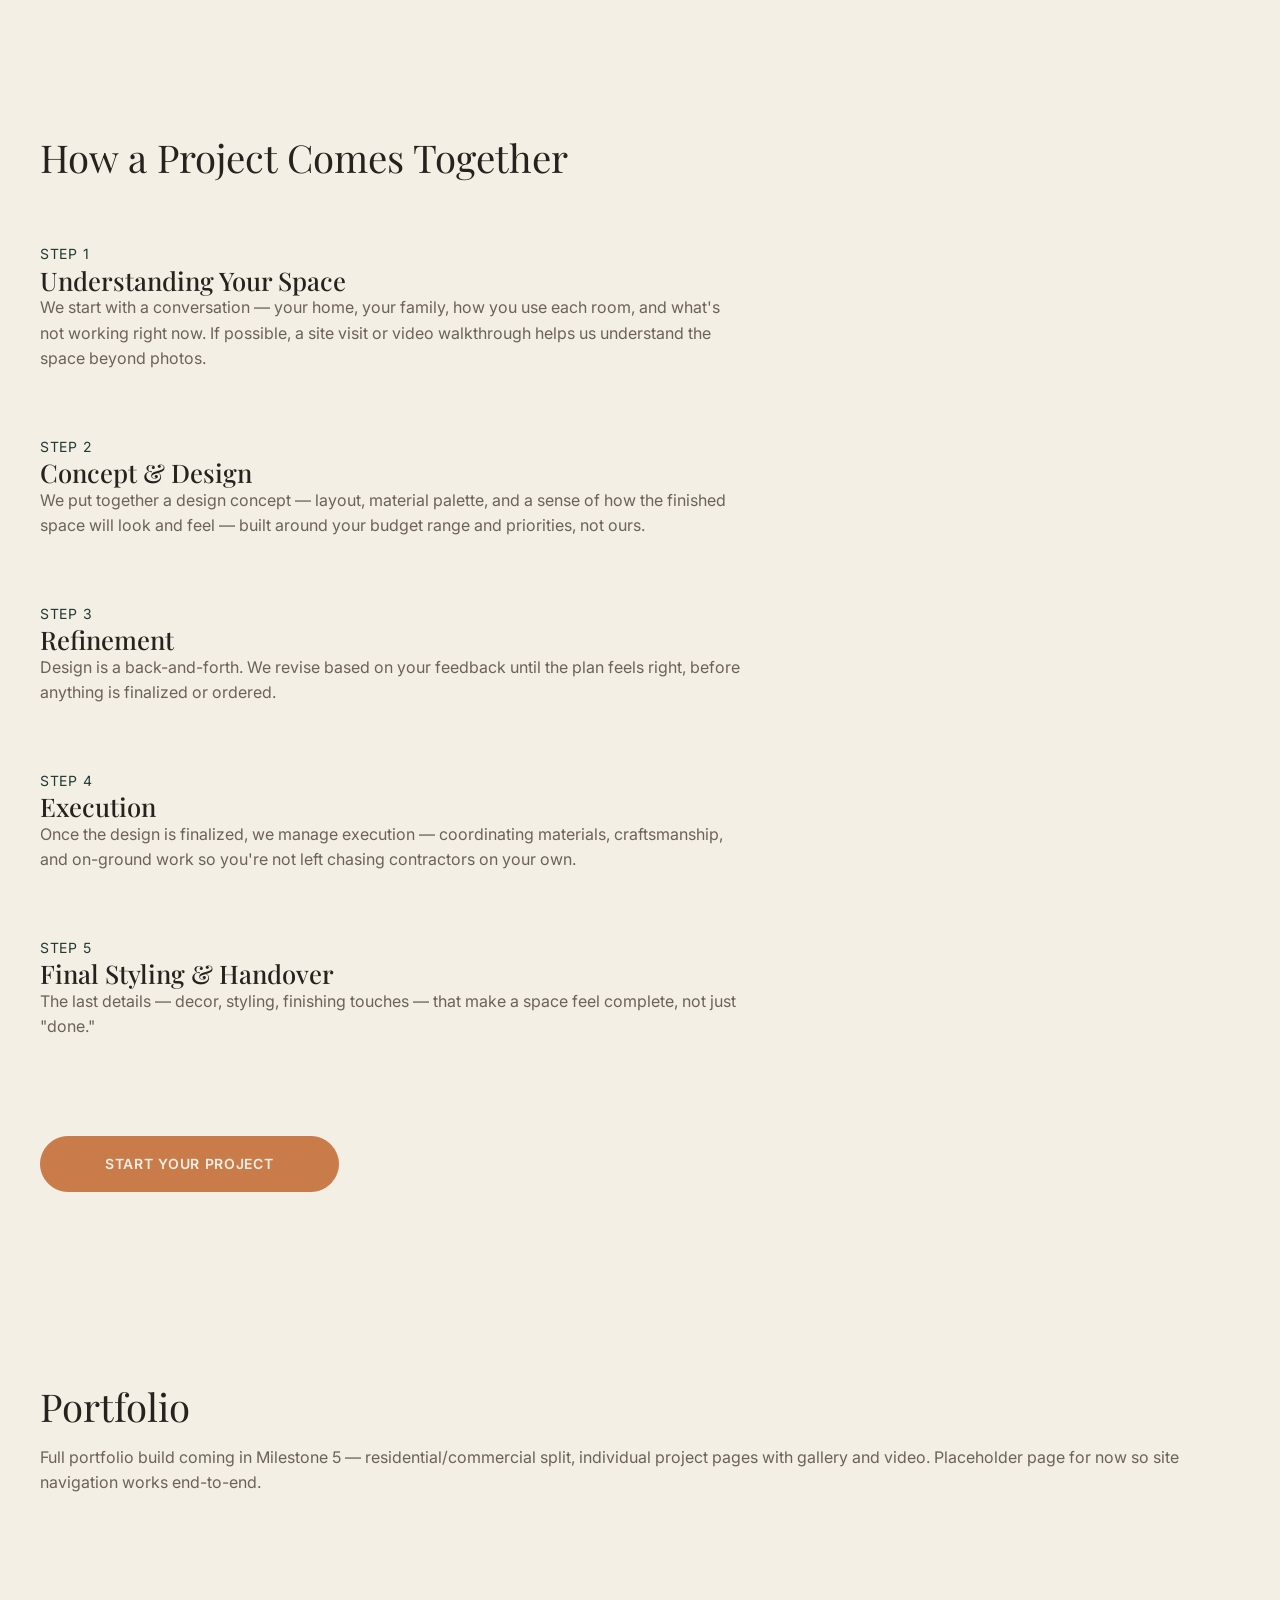
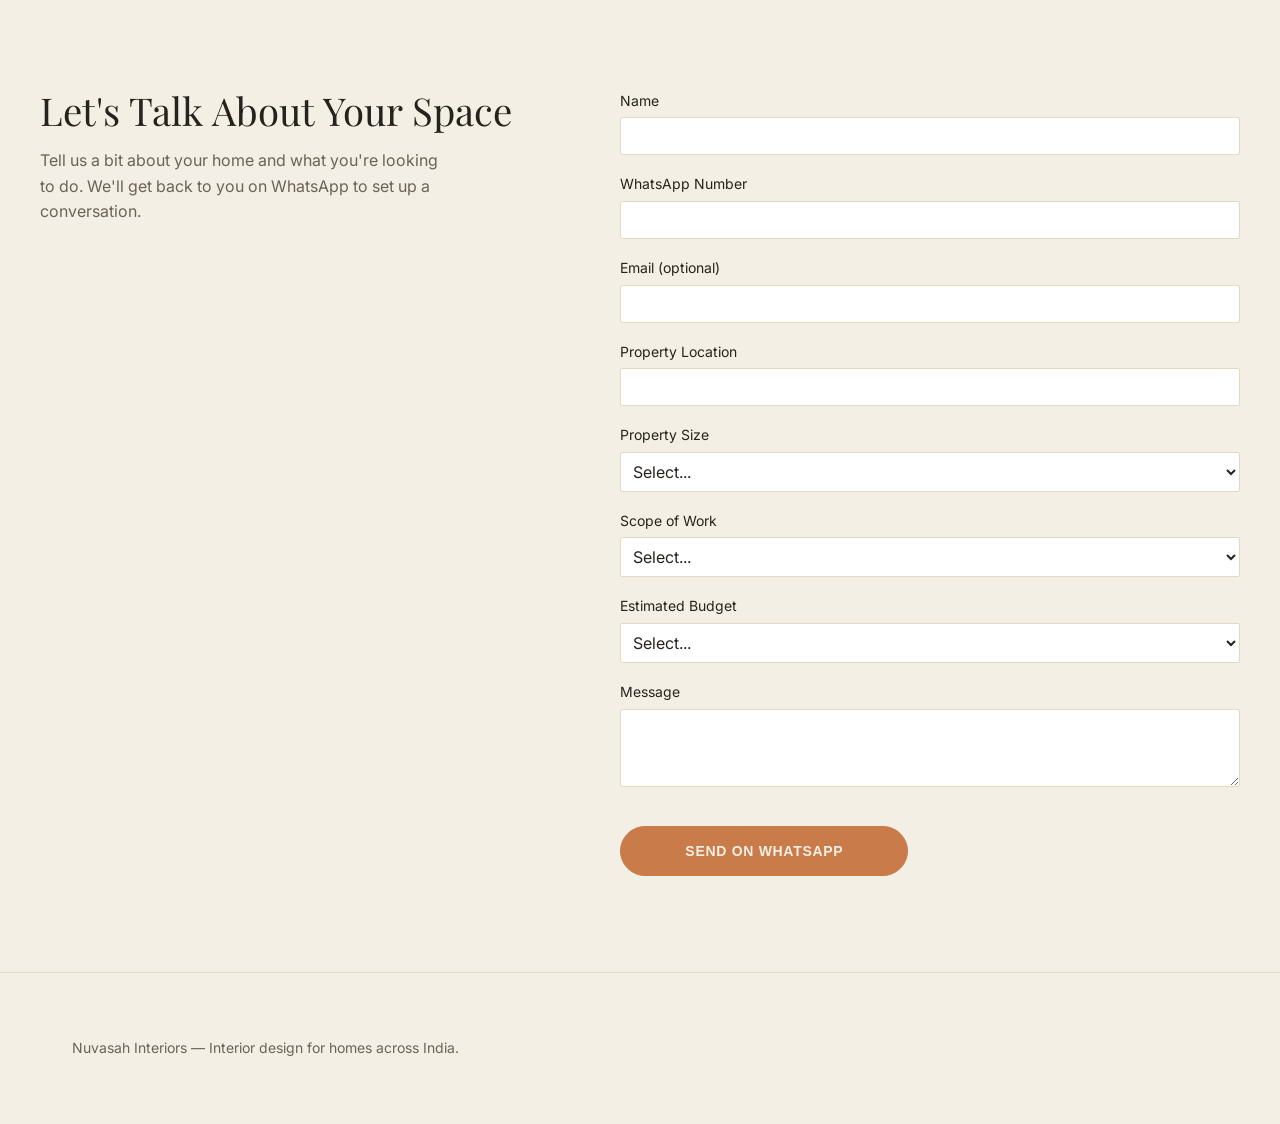
==== commit e6b70a7b: "Finalize About copy (founded 2023, Delhi NCR), remove founder-quote band, set Services city to Delhi" ====
--- a/index.html
+++ b/index.html
@@ -71,14 +71,8 @@
   <div class="container section">
     <h1 style="font-size: var(--fs-h2);">About Nuvasah</h1>
     <div style="max-width:700px; margin-top: var(--space-md);">
-      <p style="color: var(--color-ink);">Nuvasah Interiors was started by [FOUNDER NAME], [FOUNDER BACKGROUND — years of experience, prior studio/firm, design education]. [FOUNDER PRONOUN] founded Nuvasah on a simple idea: good interior design shouldn't be reserved for sprawling luxury homes — it should make sense for the 2BHKs and 3BHKs where most of us actually live.</p>
-      <p style="color: var(--color-ink); margin-top: var(--space-md);">We work with homeowners across [CITIES SERVED], mostly first-time renovators and families upgrading a space they've lived in for years. We keep our process personal and our team small on purpose — every project gets real attention, not a template pulled off a shelf.</p>
-    </div>
-  </div>
-
-  <div class="photo-band" style="background-image: url('https://images.unsplash.com/photo-1600210492486-724fe5c67fb0?q=80&w=1600&auto=format&fit=crop'); min-height:40vh;">
-    <div class="photo-band-content">
-      <p style="font-family: var(--font-heading); font-style:italic; font-size:1.5rem; max-width:600px;">"[SHORT FOUNDER QUOTE ABOUT DESIGN PHILOSOPHY]"</p>
+      <p style="color: var(--color-ink);">Nuvasah Interiors was founded in 2023 carrying forward a vision that good interior design shouldn't be reserved for sprawling luxury homes—it should make sense where most of us actually live. We founded Nuvasah on a simple idea: bringing thoughtful, functional design within reach of everyday spaces.</p>
+      <p style="color: var(--color-ink); margin-top: var(--space-md);">We work with homeowners across Delhi NCR, mostly first-time renovators and families upgrading a space they've lived in for years. We keep our process personal and our team small on purpose — every project gets real attention, not a template pulled off a shelf.</p>
     </div>
   </div>
 </section>
@@ -109,7 +103,7 @@
     <h1 style="font-size: var(--fs-h2);">Interior Design Services for Indian Homes</h1>
     <div style="max-width:700px; margin-top: var(--space-md);">
       <p style="color: var(--color-ink);">Whether you're moving into a new flat or finally redoing the home you've lived in for years, we tailor our involvement to what you actually need — from a single room to a full interior overhaul.</p>
-      <p style="color: var(--color-ink); margin-top: var(--space-sm);">Nuvasah Interiors provides residential interior design services for homeowners across [CITIES SERVED], covering full home interiors, single-room makeovers, design consultation, and renovation planning for 1BHK to 4BHK homes.</p>
+      <p style="color: var(--color-ink); margin-top: var(--space-sm);">Nuvasah Interiors provides residential interior design services for homeowners across Delhi NCR, covering full home interiors, single-room makeovers, design consultation, and renovation planning for 1BHK to 4BHK homes.</p>
     </div>
   </div>
 
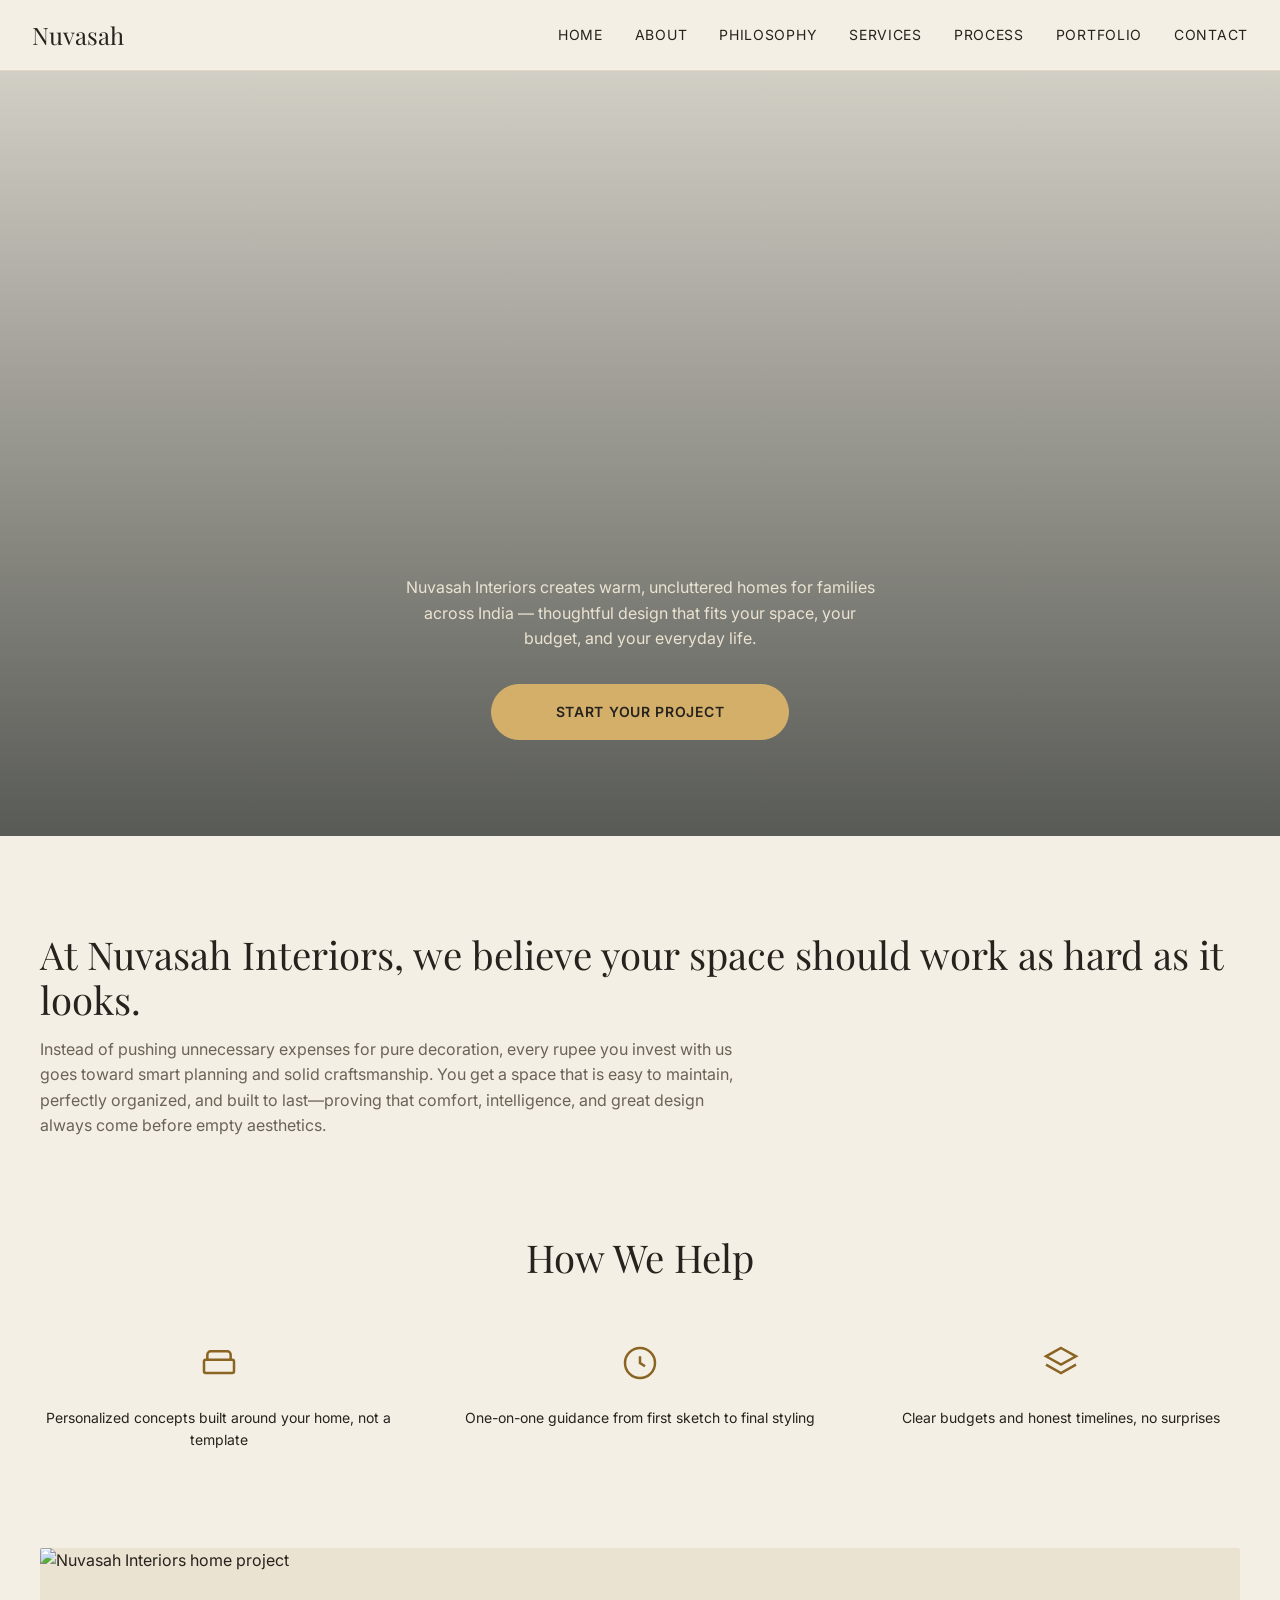
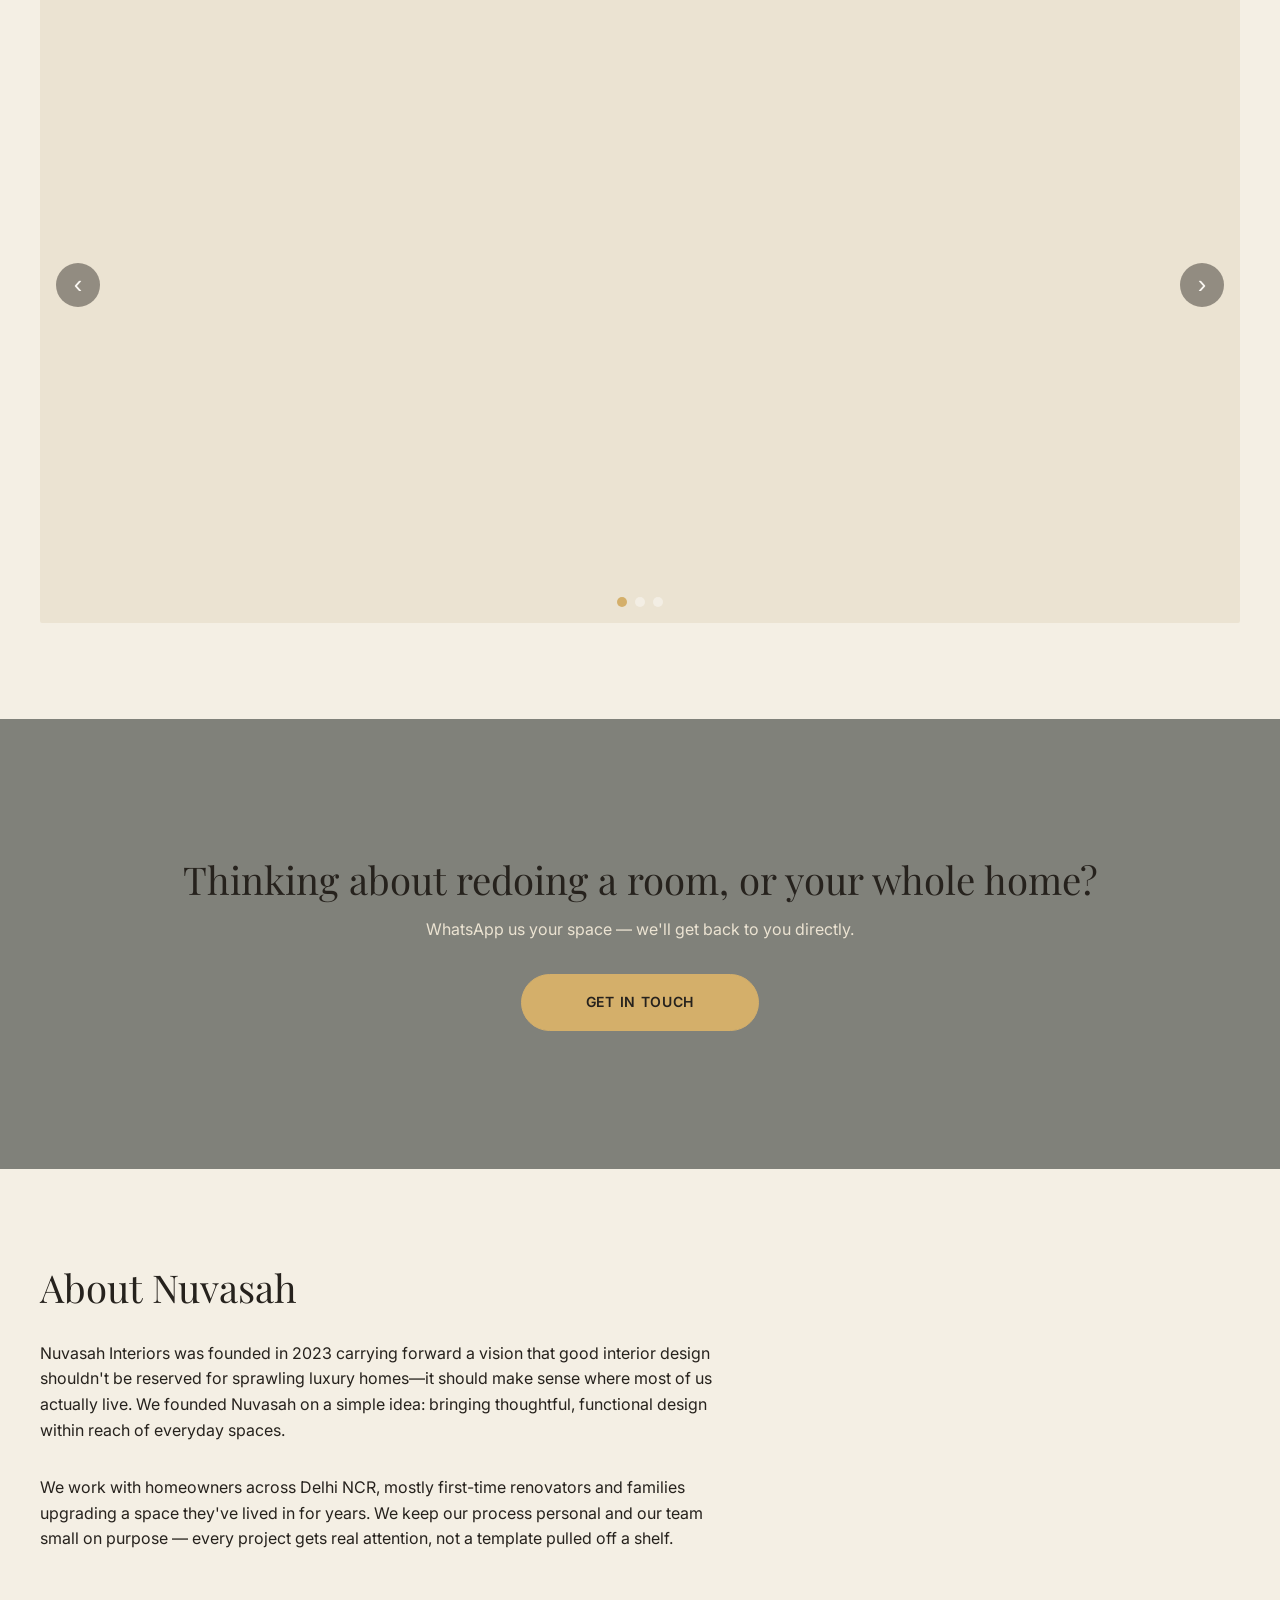
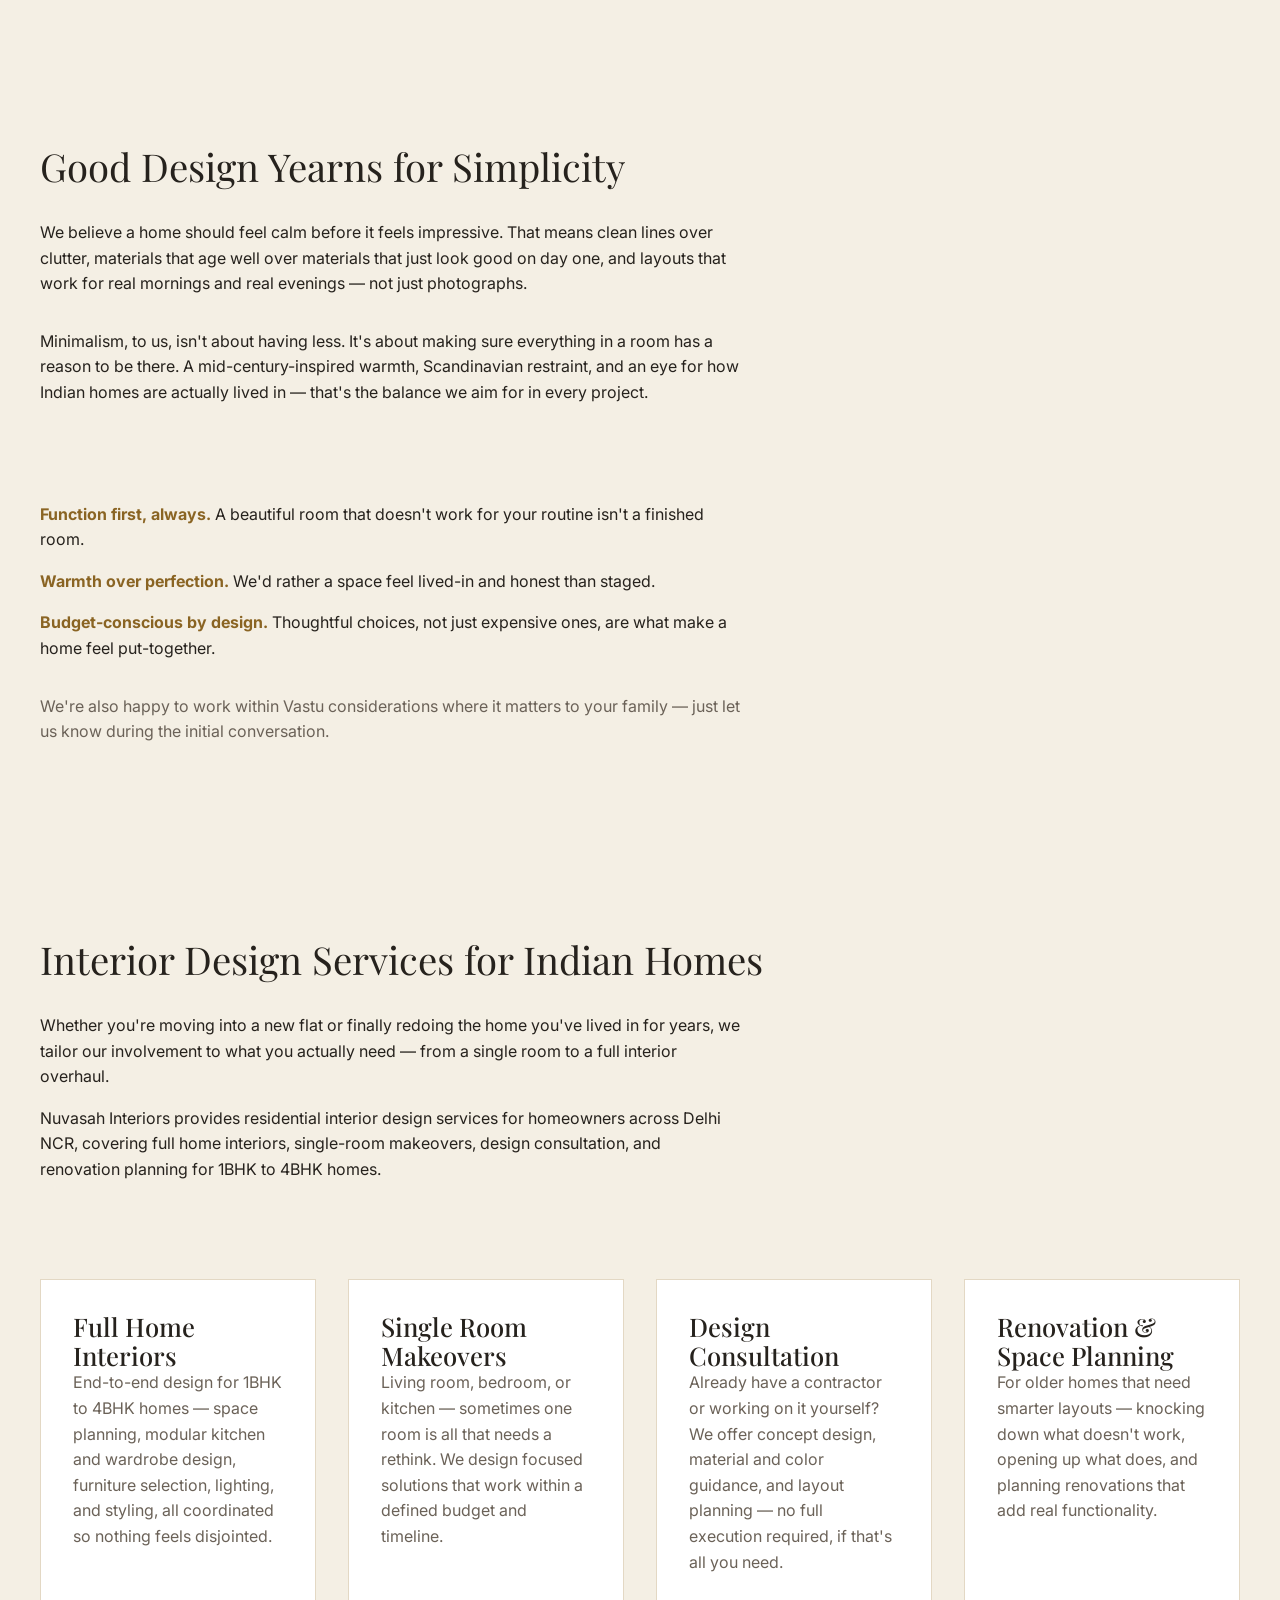
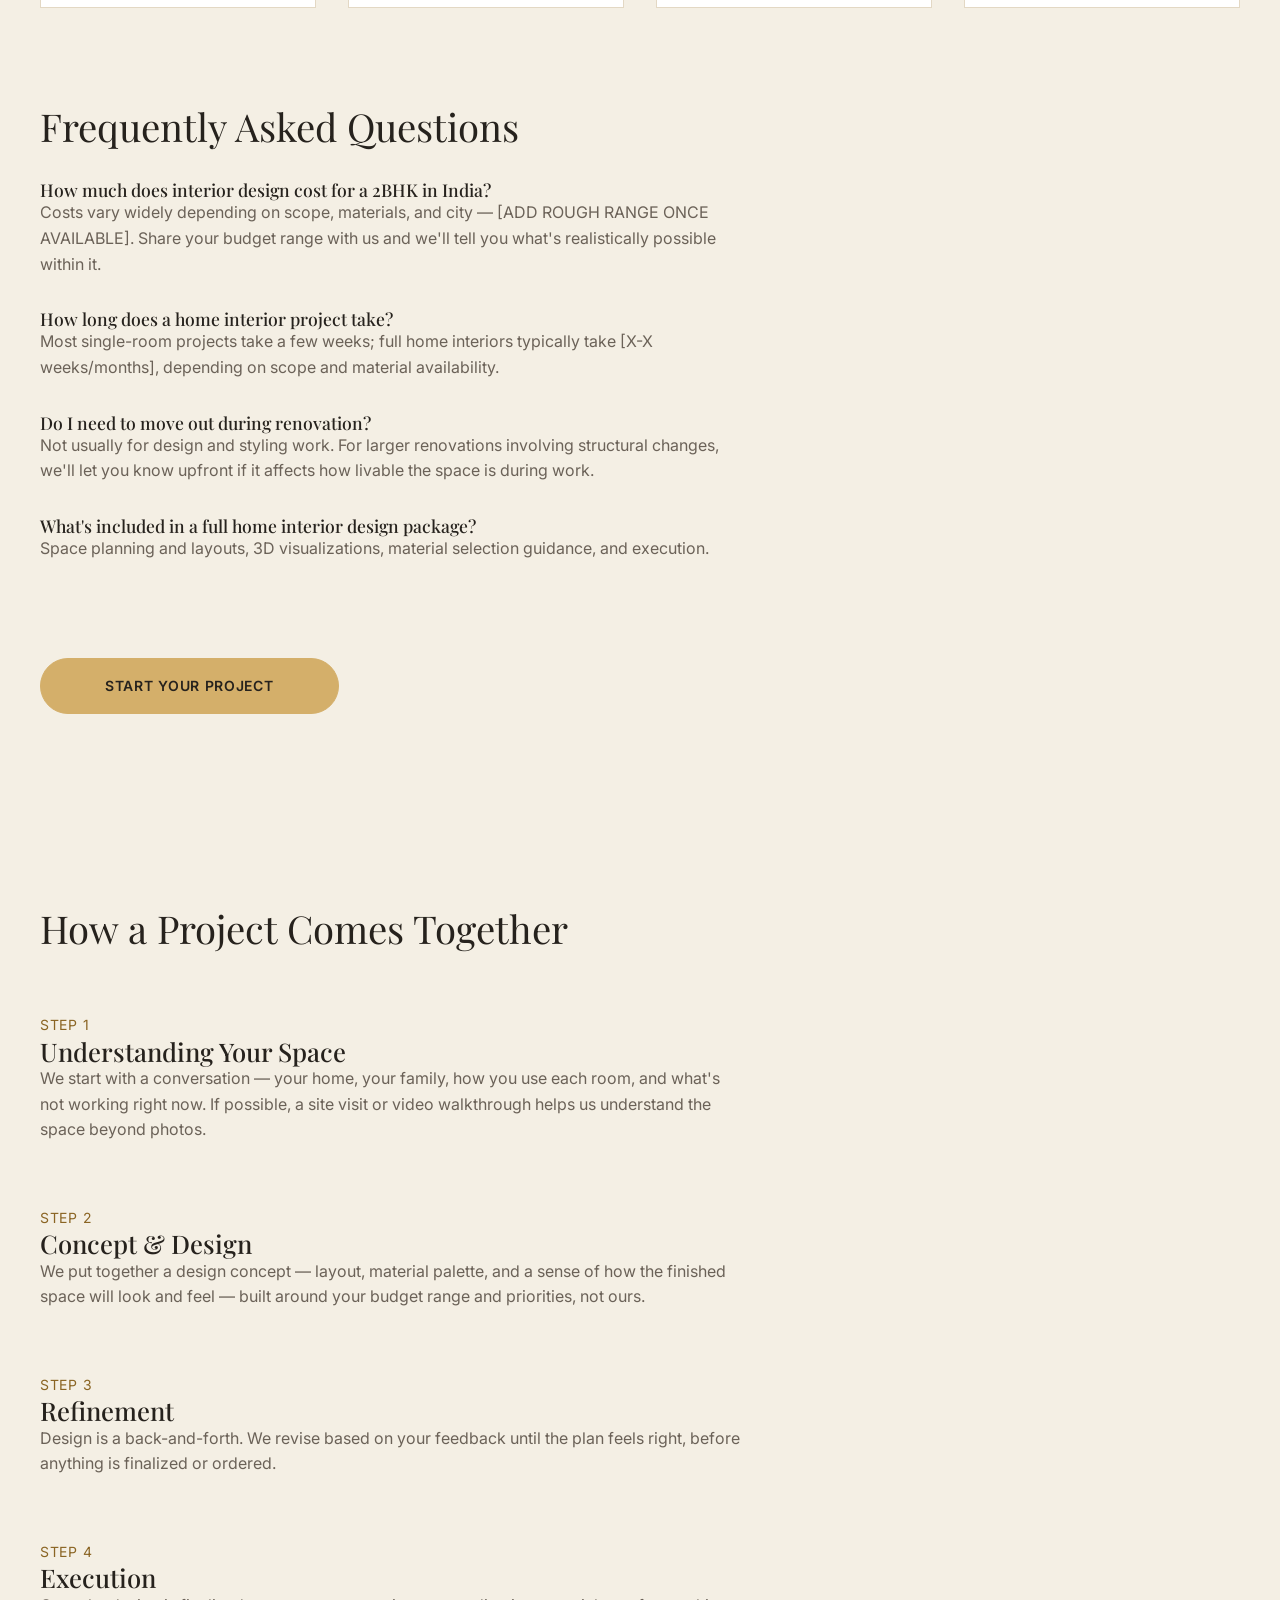
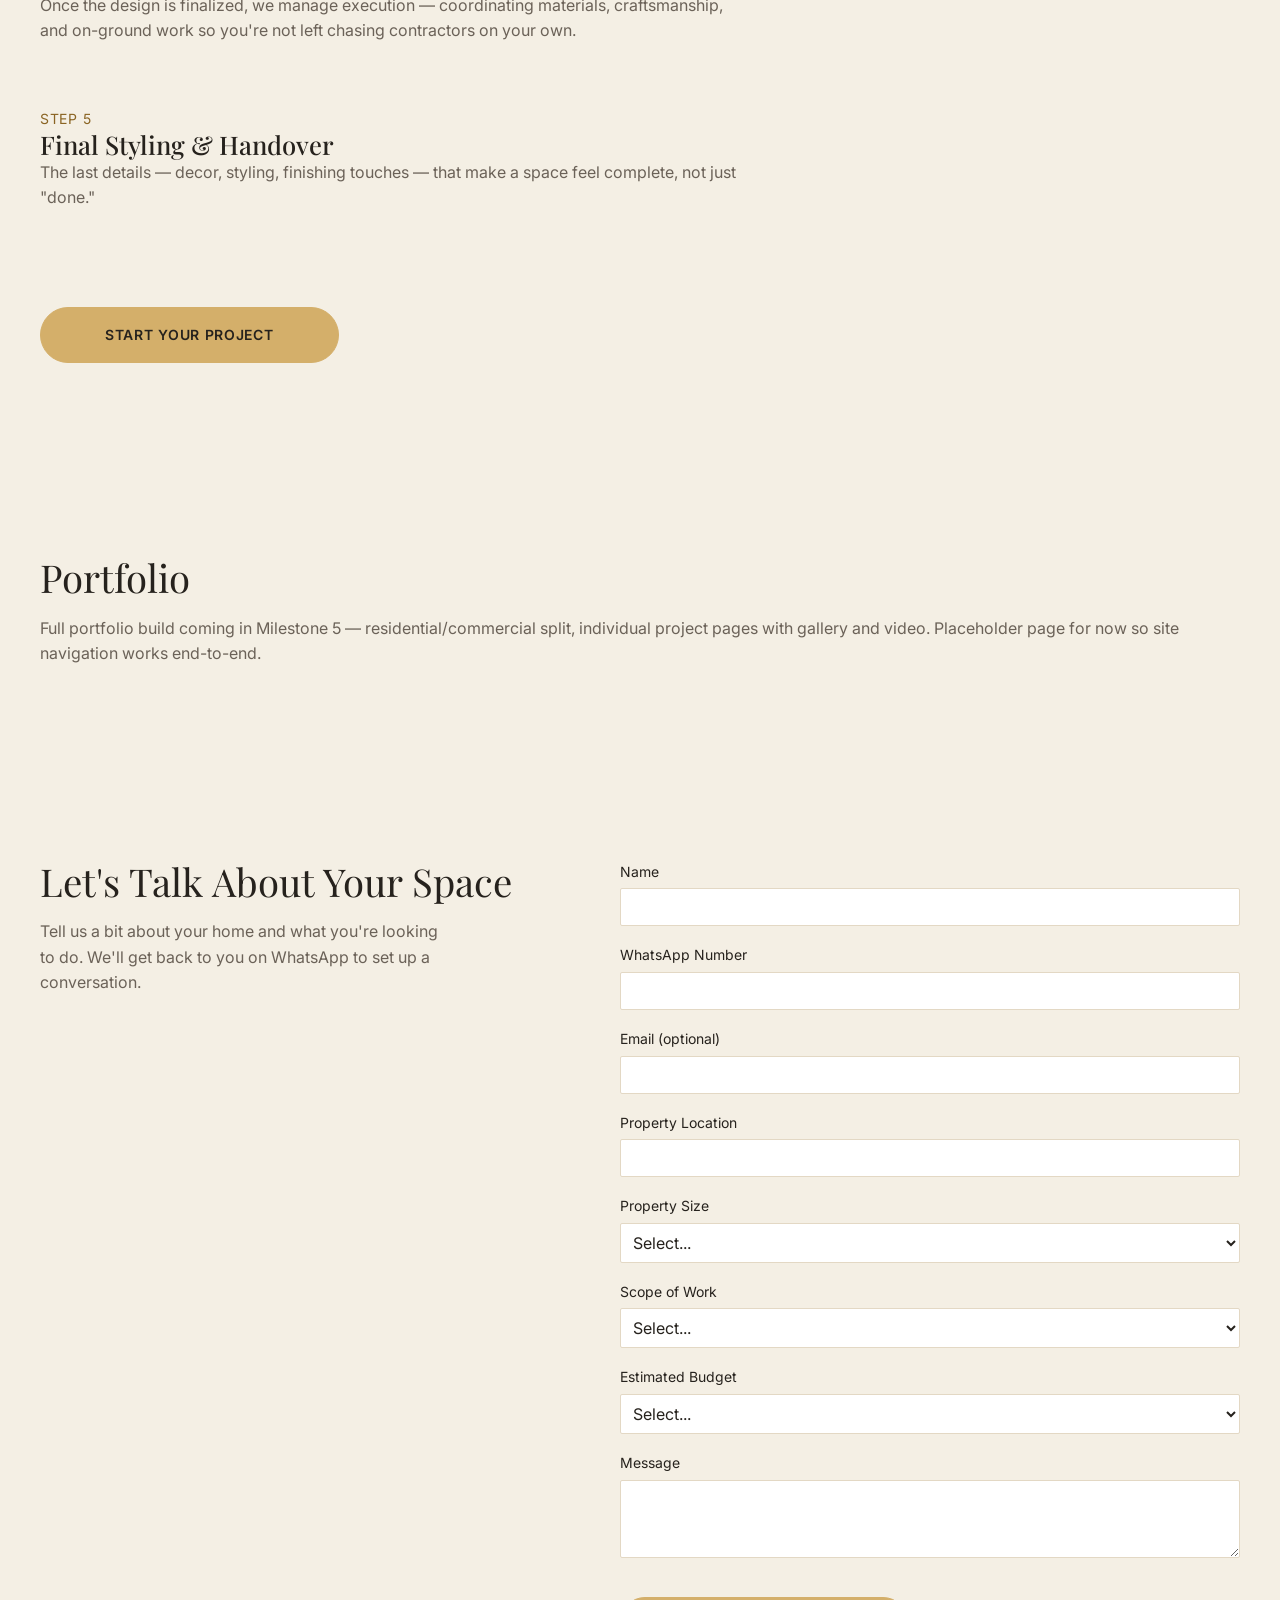
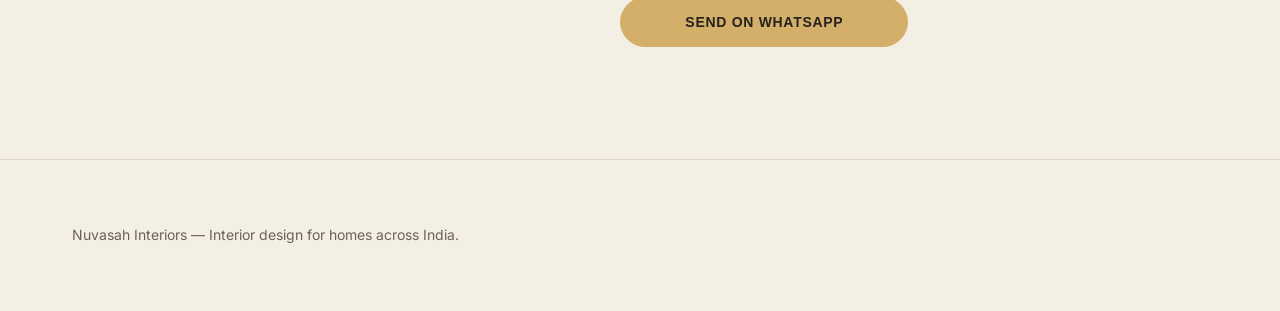
==== commit 4c85d923: "Add mobile-first home carousel (img/video-ready slides, auto-advance, prev/next, dots) Slides refere" ====
--- a/index.html
+++ b/index.html
@@ -57,6 +57,25 @@
     </div>
   </div>
 
+  <div class="container section" style="padding-top:0;">
+    <div class="home-carousel" data-interval="5000">
+      <ul class="carousel-track">
+        <li class="carousel-slide">
+          <img src="assets/images/home-carousel-1.jpg" alt="Nuvasah Interiors home project" loading="lazy">
+        </li>
+        <li class="carousel-slide">
+          <img src="assets/images/home-carousel-2.jpg" alt="Nuvasah Interiors home project" loading="lazy">
+        </li>
+        <li class="carousel-slide">
+          <img src="assets/images/home-carousel-3.jpg" alt="Nuvasah Interiors home project" loading="lazy">
+        </li>
+      </ul>
+      <button class="carousel-btn carousel-prev" type="button" aria-label="Previous slide">&#8249;</button>
+      <button class="carousel-btn carousel-next" type="button" aria-label="Next slide">&#8250;</button>
+      <div class="carousel-dots"></div>
+    </div>
+  </div>
+
   <div class="photo-band" style="background-image: url('https://images.unsplash.com/photo-1600585154340-be6161a56a0c?q=80&w=1600&auto=format&fit=crop');">
     <div class="photo-band-content">
       <h2 style="font-weight:400;">Thinking about redoing a room, or your whole home?</h2>
--- a/css/variables.css
+++ b/css/variables.css
@@ -6,16 +6,16 @@
    ========================================================================== */
 
 :root {
-  /* Color — warm sand base, deep teal primary accent, burnt-orange secondary accent */
+  /* Color — warm sand base, gold primary accent (logo-matched), lighter gold secondary accent */
   --color-bg: #F4EFE4;          /* warm sand background */
   --color-bg-alt: #EBE3D2;      /* slightly deeper section background */
   --color-surface: #FFFFFF;     /* cards, forms */
   --color-ink: #26221D;         /* near-black warm charcoal, primary text */
   --color-ink-muted: #6B6258;   /* secondary text, captions */
-  --color-accent: #1F3A34;      /* deep teal/pine — primary accent */
-  --color-accent-hover: #16281F;
-  --color-accent-2: #C97B4A;    /* warm burnt-orange — secondary accent, CTAs/highlights */
-  --color-accent-2-hover: #B3683A;
+  --color-accent: #8A6423;      /* deep gold — primary accent (AA 4.66:1 as text on --color-bg), logo-matched */
+  --color-accent-hover: #6E4F1C;
+  --color-accent-2: #D4AF6A;    /* lighter gold — secondary accent, CTA background */
+  --color-accent-2-hover: #BE9552;
   --color-line: #E3D8C4;        /* borders, dividers */
   --color-success: #5C7A5E;     /* form confirmation, muted sage */
   --color-error: #B54B3E;
--- a/css/main.css
+++ b/css/main.css
@@ -232,7 +232,7 @@
 .btn-primary {
   background: var(--color-accent-2);
   border-color: var(--color-accent-2);
-  color: var(--color-bg);
+  color: var(--color-ink);
   border-radius: var(--radius-pill);
   padding: var(--space-sm) var(--space-lg);
   font-weight: 600;
@@ -274,6 +274,100 @@
   font-size: var(--fs-small);
 }
 
+/* Home carousel / slideshow — mobile-first. Each .carousel-slide can hold an
+   <img> or (later) a <video> with no structural change. */
+.home-carousel {
+  position: relative;
+  border-radius: var(--radius);
+  overflow: hidden;
+  background: var(--color-bg-alt);
+}
+
+.carousel-track {
+  position: relative;
+  list-style: none;
+  margin: 0;
+  padding: 0;
+  aspect-ratio: 4 / 3;            /* mobile-first: taller crop reads well on phones */
+}
+
+.carousel-slide {
+  position: absolute;
+  inset: 0;
+  opacity: 0;
+  transition: opacity 0.6s ease;
+}
+
+/* No-JS fallback: show the first slide until JS marks the carousel ready. */
+.home-carousel:not(.is-ready) .carousel-slide:first-child {
+  opacity: 1;
+}
+.home-carousel.is-ready .carousel-slide.is-active {
+  opacity: 1;
+}
+
+.carousel-slide img,
+.carousel-slide video {
+  width: 100%;
+  height: 100%;
+  object-fit: cover;
+  display: block;
+}
+
+.carousel-btn {
+  position: absolute;
+  top: 50%;
+  transform: translateY(-50%);
+  width: 44px;                    /* comfortable mobile touch target */
+  height: 44px;
+  border: none;
+  border-radius: var(--radius-pill);
+  background: rgba(38, 34, 29, 0.45);
+  color: #FAF7F2;
+  font-size: 1.6rem;
+  line-height: 1;
+  cursor: pointer;
+  display: flex;
+  align-items: center;
+  justify-content: center;
+  transition: background var(--transition-fast);
+}
+.carousel-btn:hover,
+.carousel-btn:focus-visible {
+  background: var(--color-accent);
+  outline: none;
+}
+.carousel-prev { left: var(--space-sm); }
+.carousel-next { right: var(--space-sm); }
+
+.carousel-dots {
+  position: absolute;
+  bottom: var(--space-sm);
+  left: 50%;
+  transform: translateX(-50%);
+  display: flex;
+  gap: 0.5rem;
+}
+.carousel-dot {
+  width: 10px;
+  height: 10px;
+  padding: 0;
+  border: none;
+  border-radius: var(--radius-pill);
+  background: rgba(250, 247, 242, 0.55);
+  cursor: pointer;
+  transition: background var(--transition-fast);
+}
+.carousel-dot.is-active { background: var(--color-accent-2); }
+
+@media (min-width: 769px) {
+  .carousel-track { aspect-ratio: 16 / 9; }   /* wider crop on larger screens */
+}
+
+@media (prefers-reduced-motion: reduce) {
+  .carousel-slide { transition: none; }
+}
+
 /* Responsive */
 @media (max-width: 768px) {
   .site-nav {
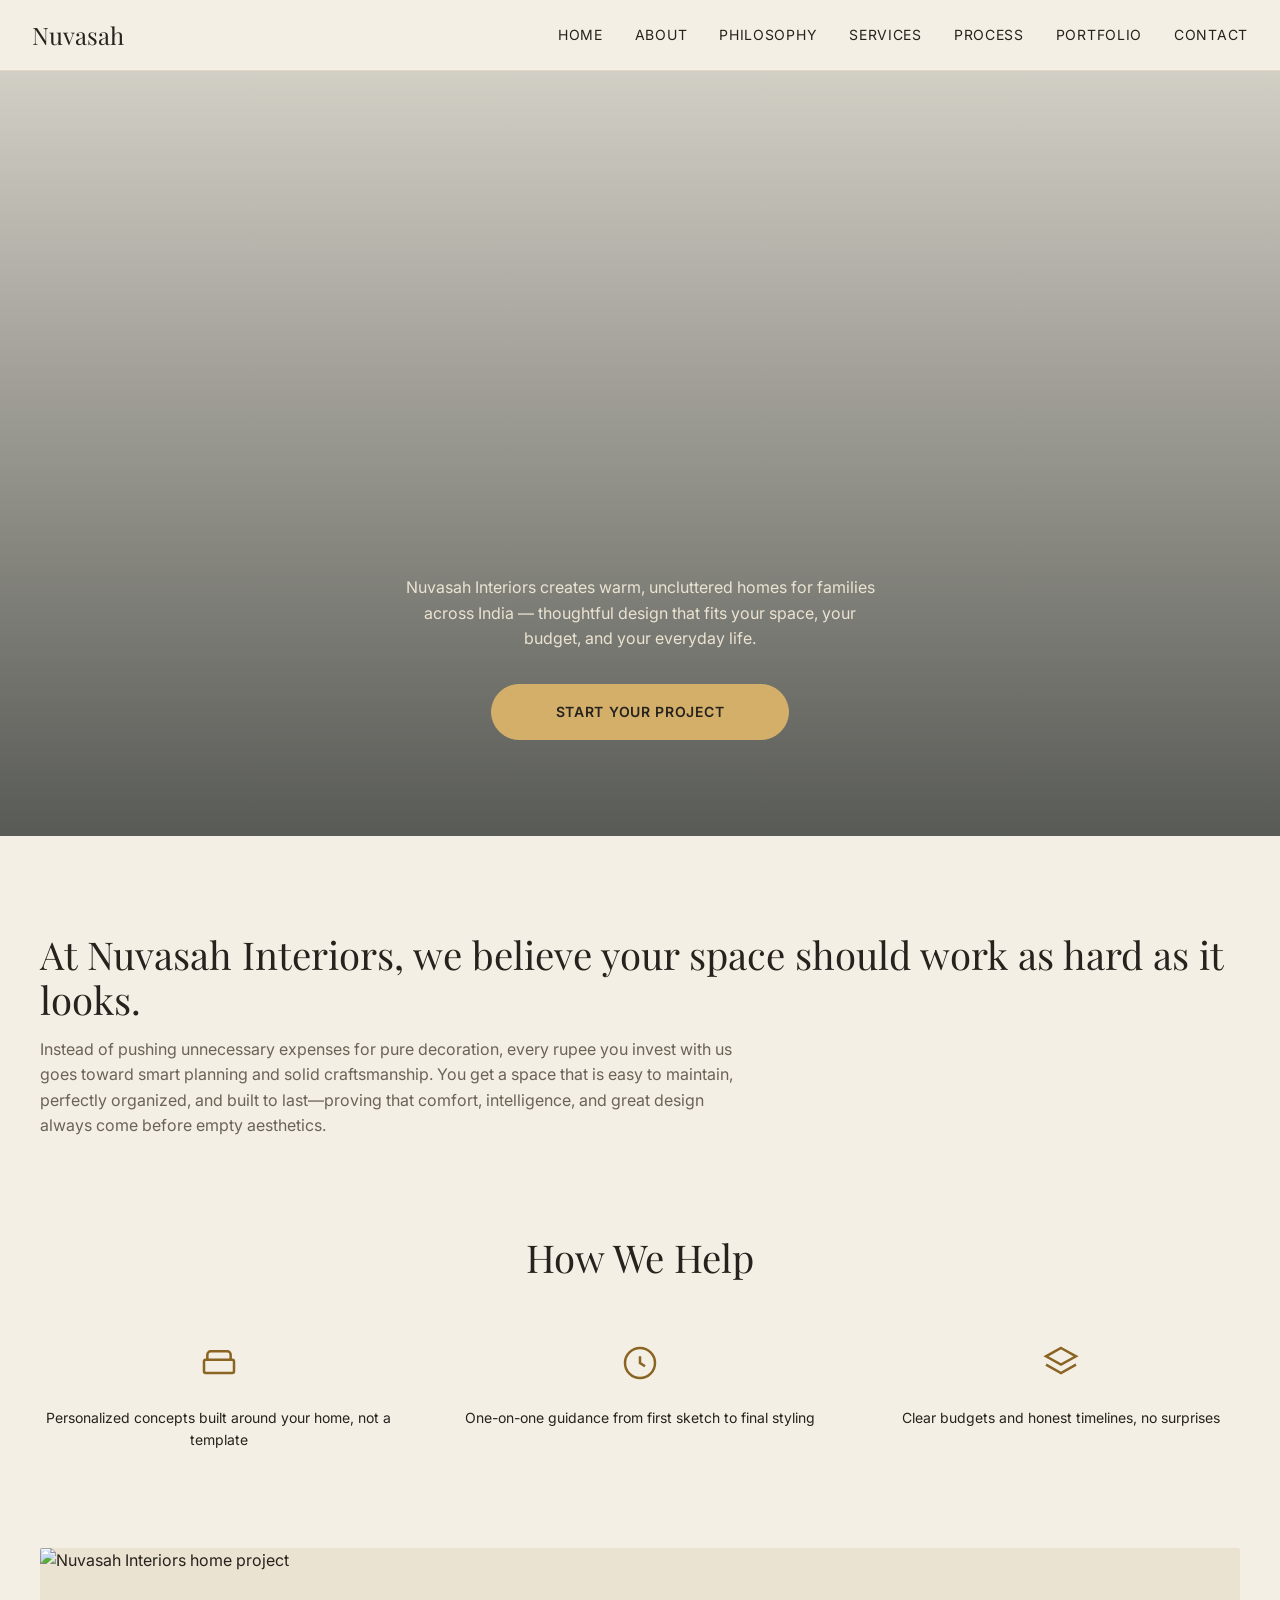
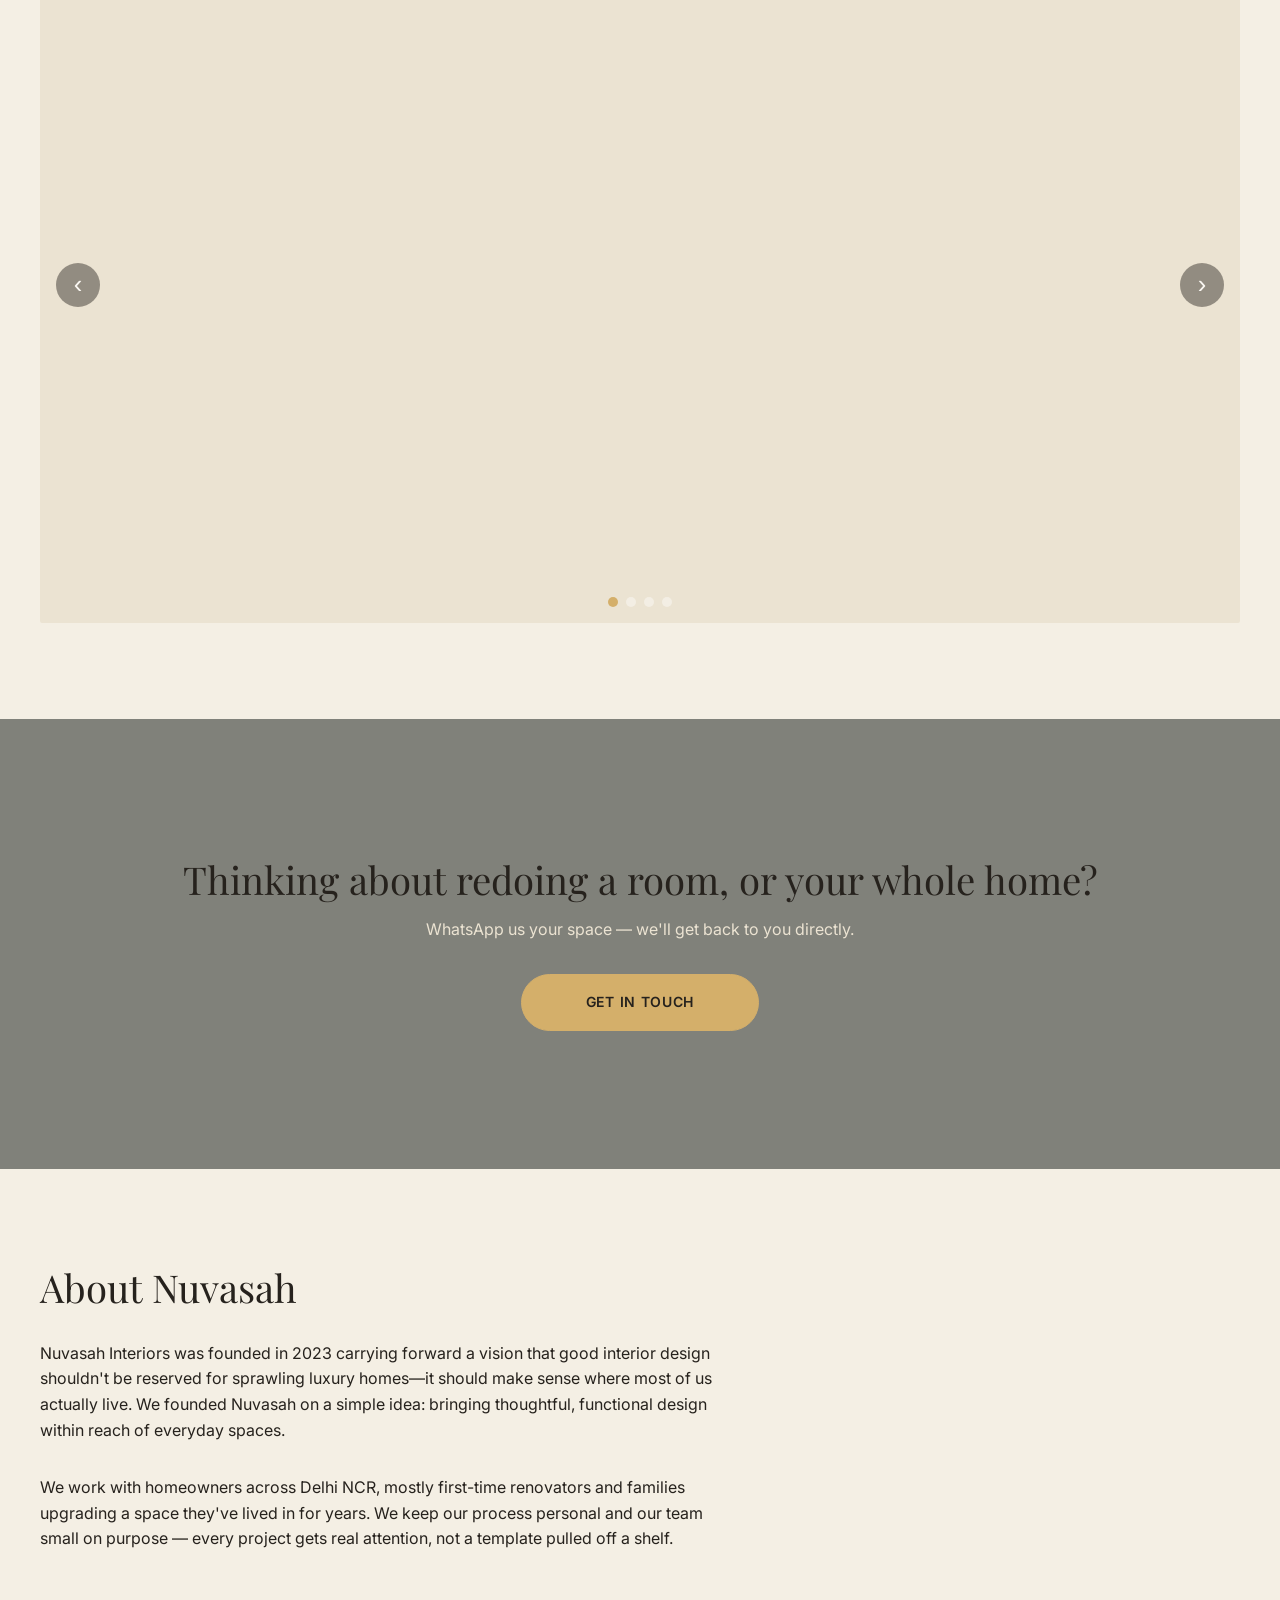
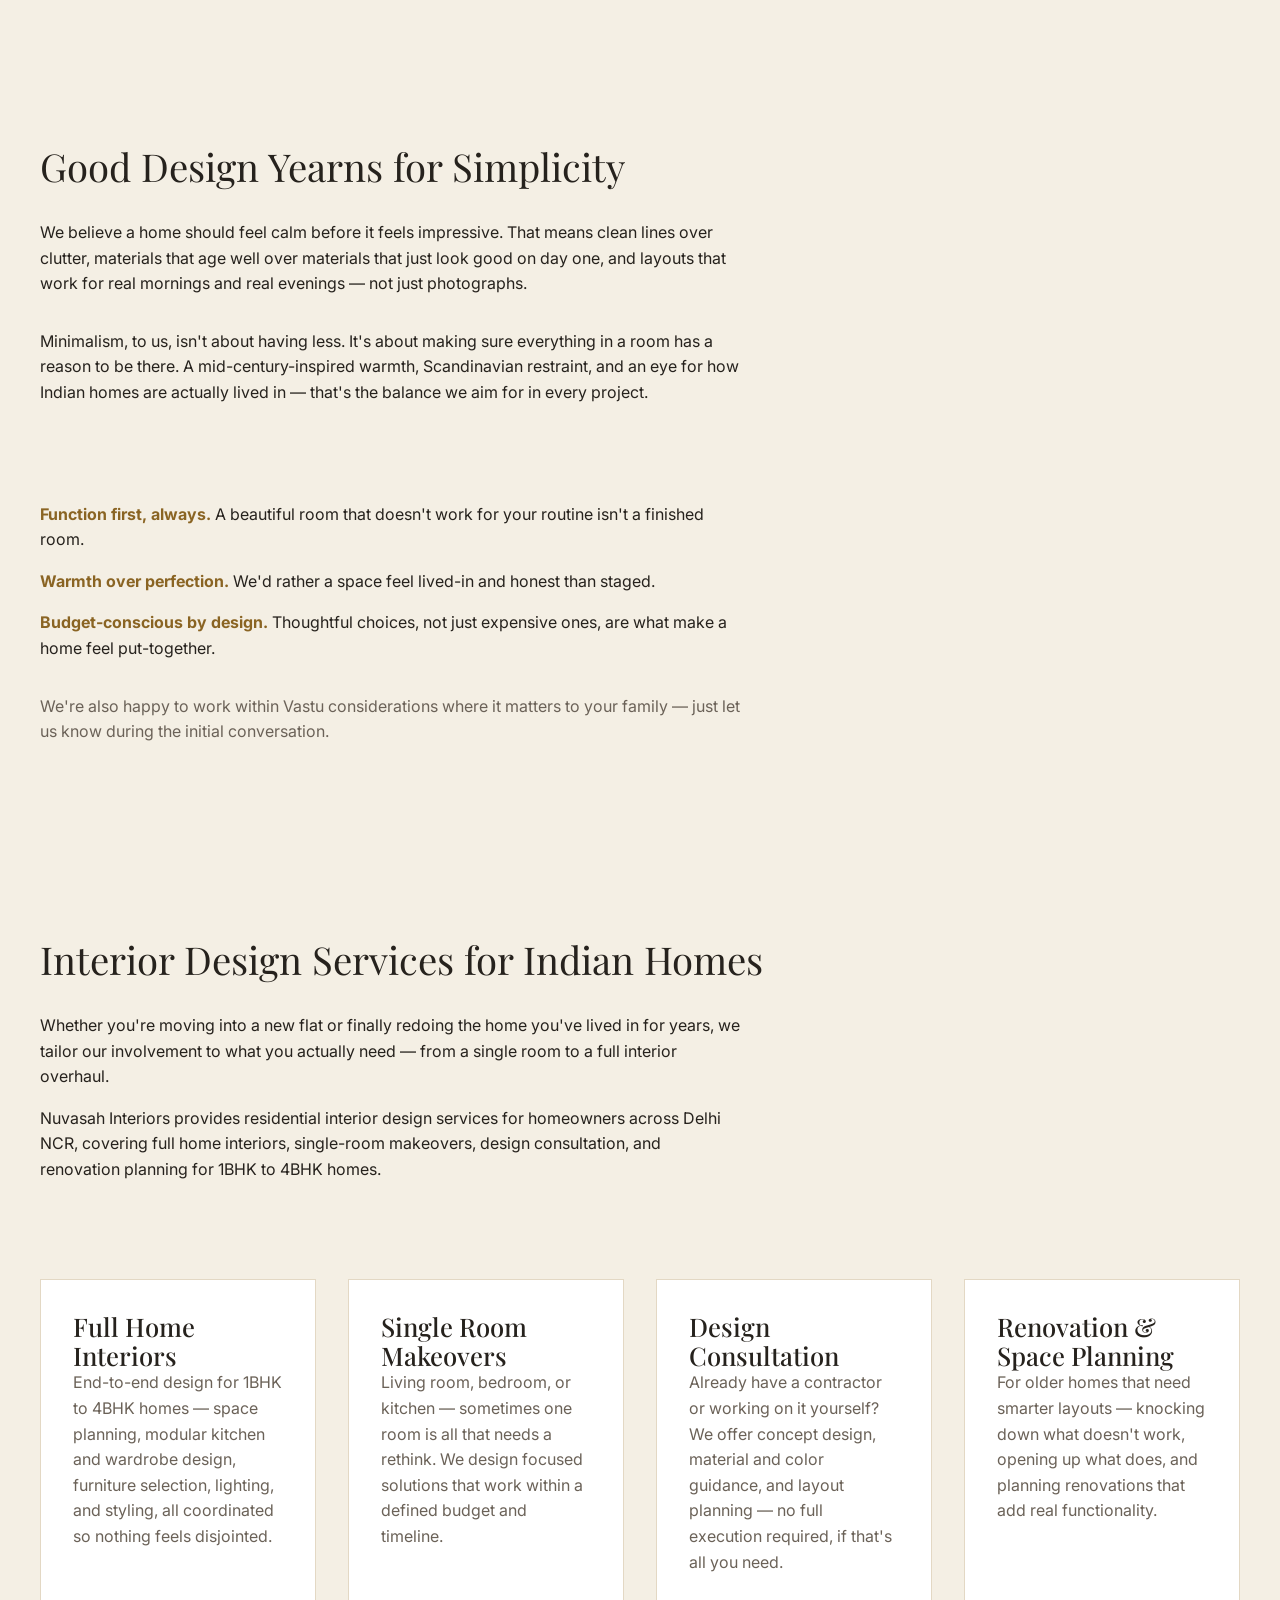
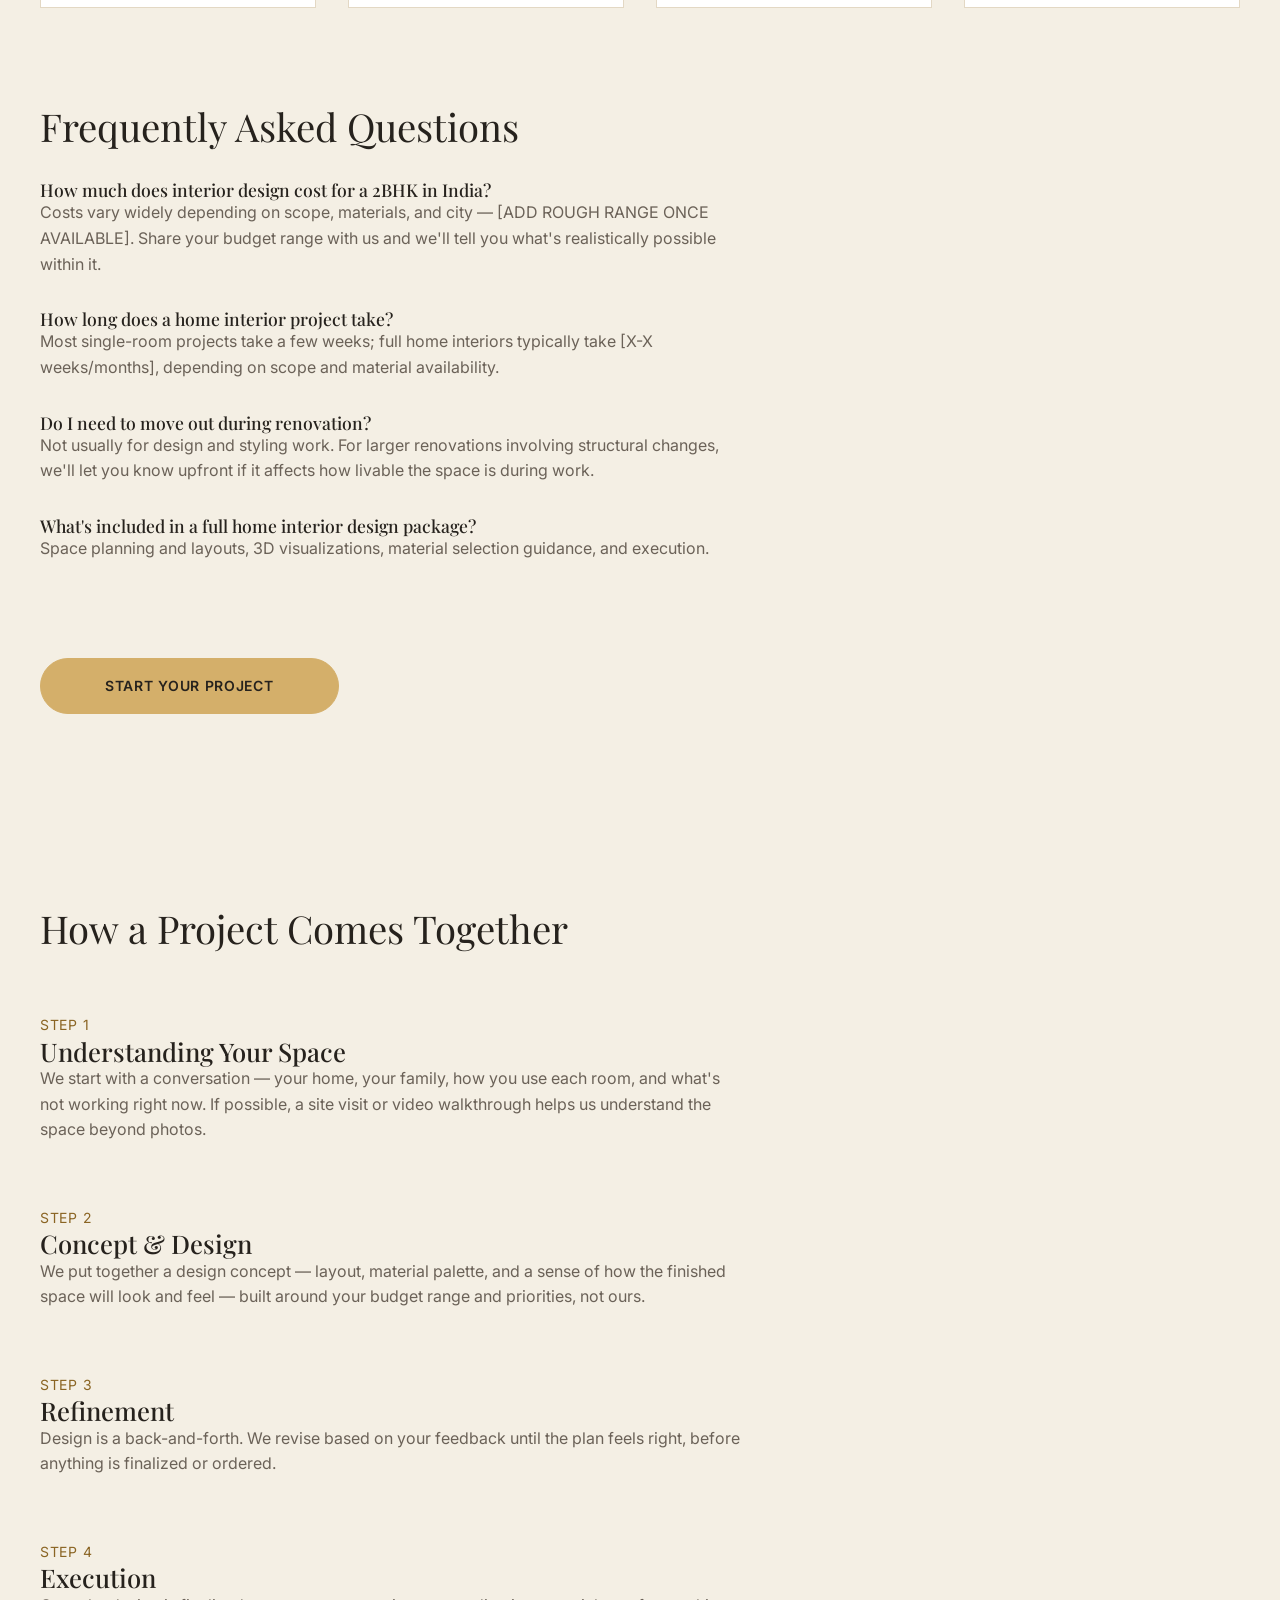
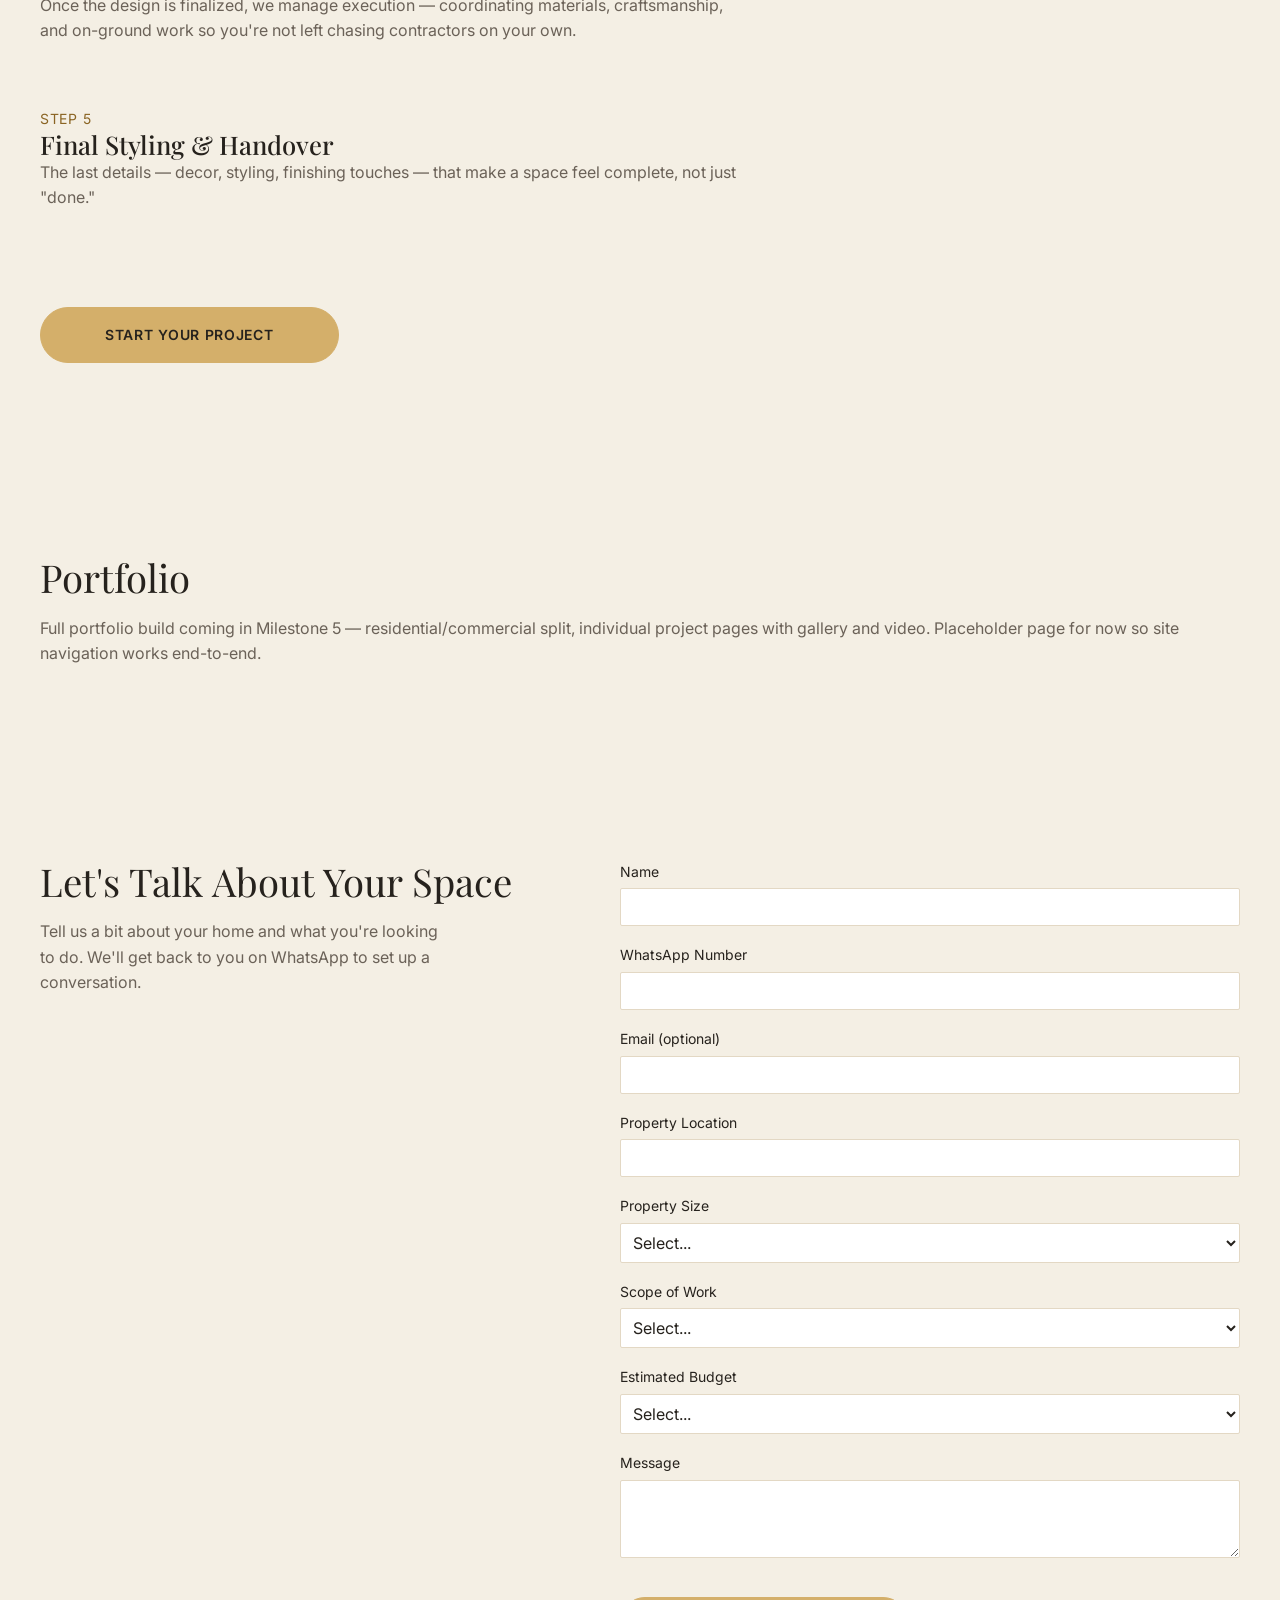
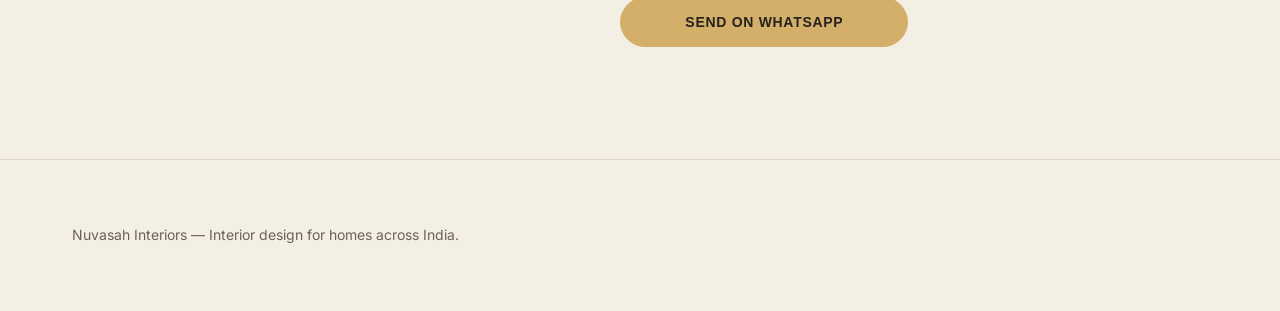
==== commit 2795eda7: "Add 4th carousel slide (home-carousel-4.jpg) to match supplied photos Co-Authored-By: Claude Opus 4." ====
--- a/index.html
+++ b/index.html
@@ -69,6 +69,9 @@
         <li class="carousel-slide">
           <img src="assets/images/home-carousel-3.jpg" alt="Nuvasah Interiors home project" loading="lazy">
         </li>
+        <li class="carousel-slide">
+          <img src="assets/images/home-carousel-4.jpg" alt="Nuvasah Interiors home project" loading="lazy">
+        </li>
       </ul>
       <button class="carousel-btn carousel-prev" type="button" aria-label="Previous slide">&#8249;</button>
       <button class="carousel-btn carousel-next" type="button" aria-label="Next slide">&#8250;</button>
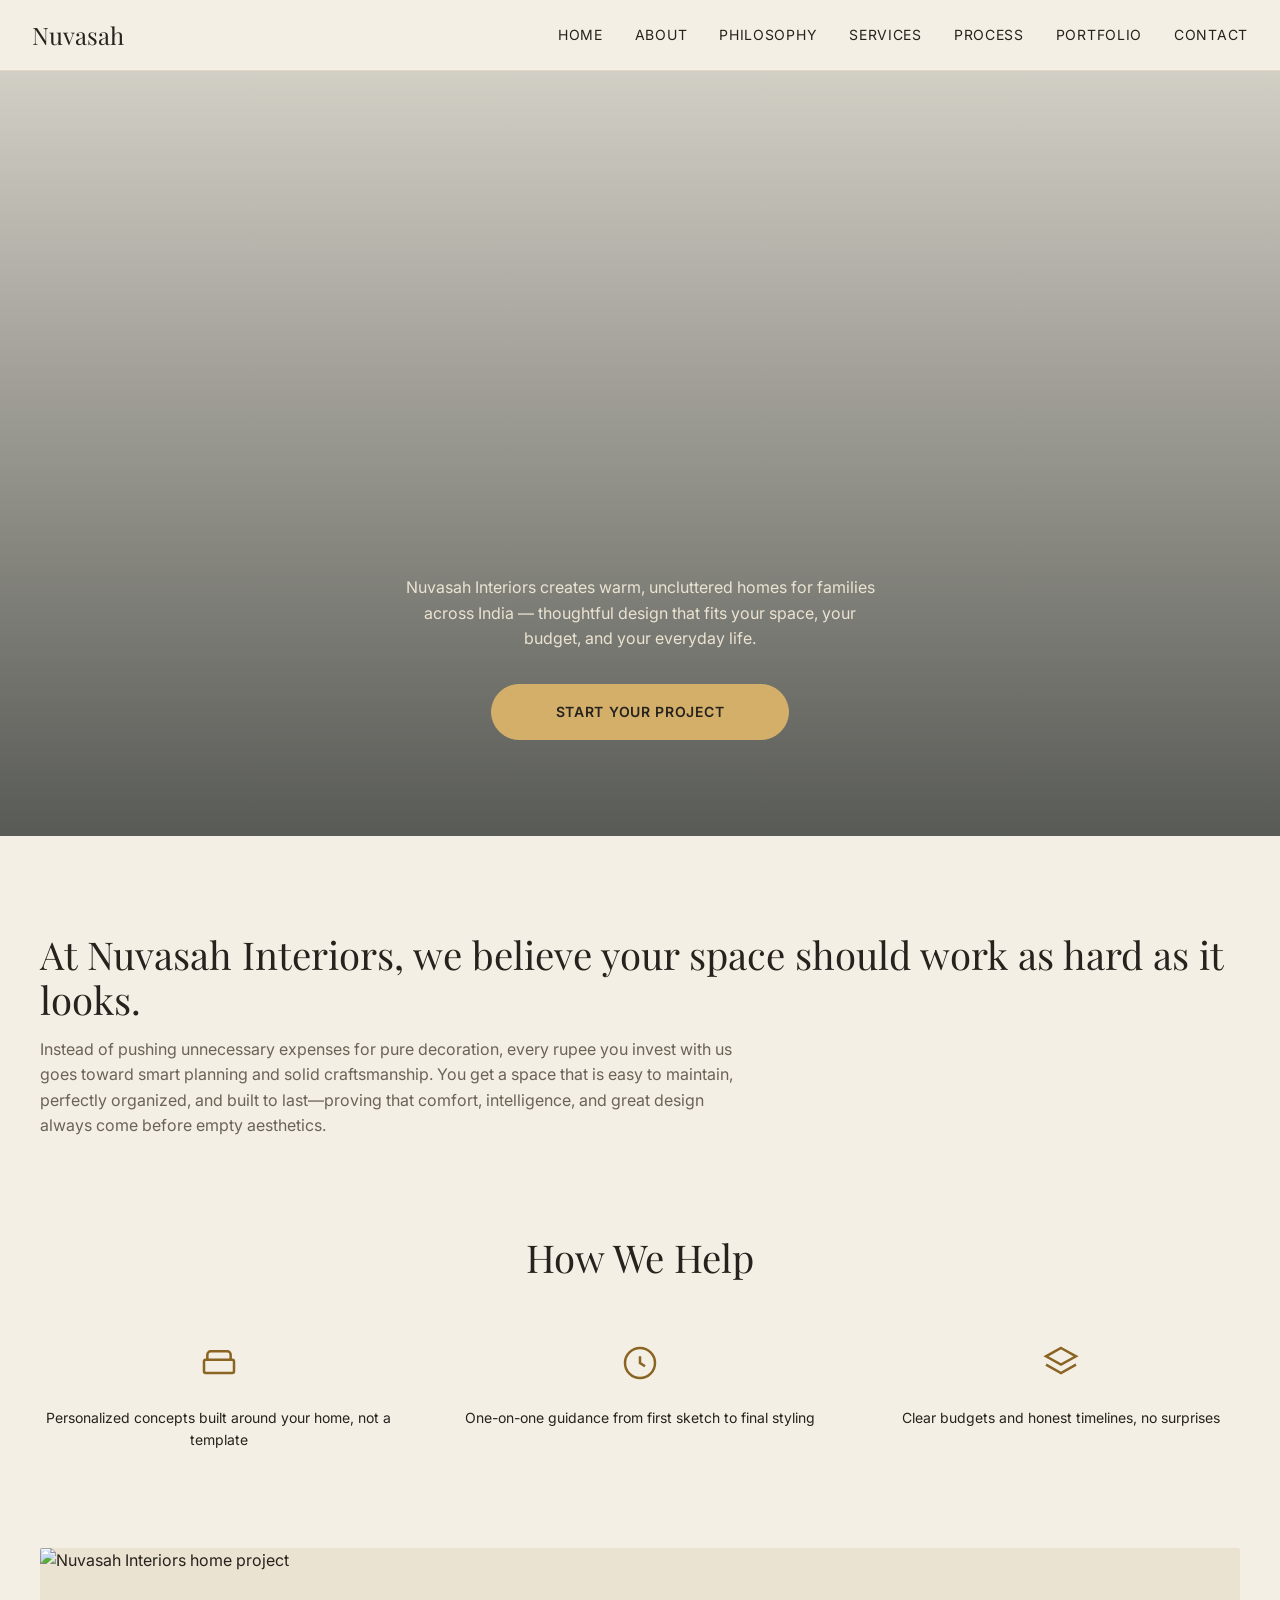
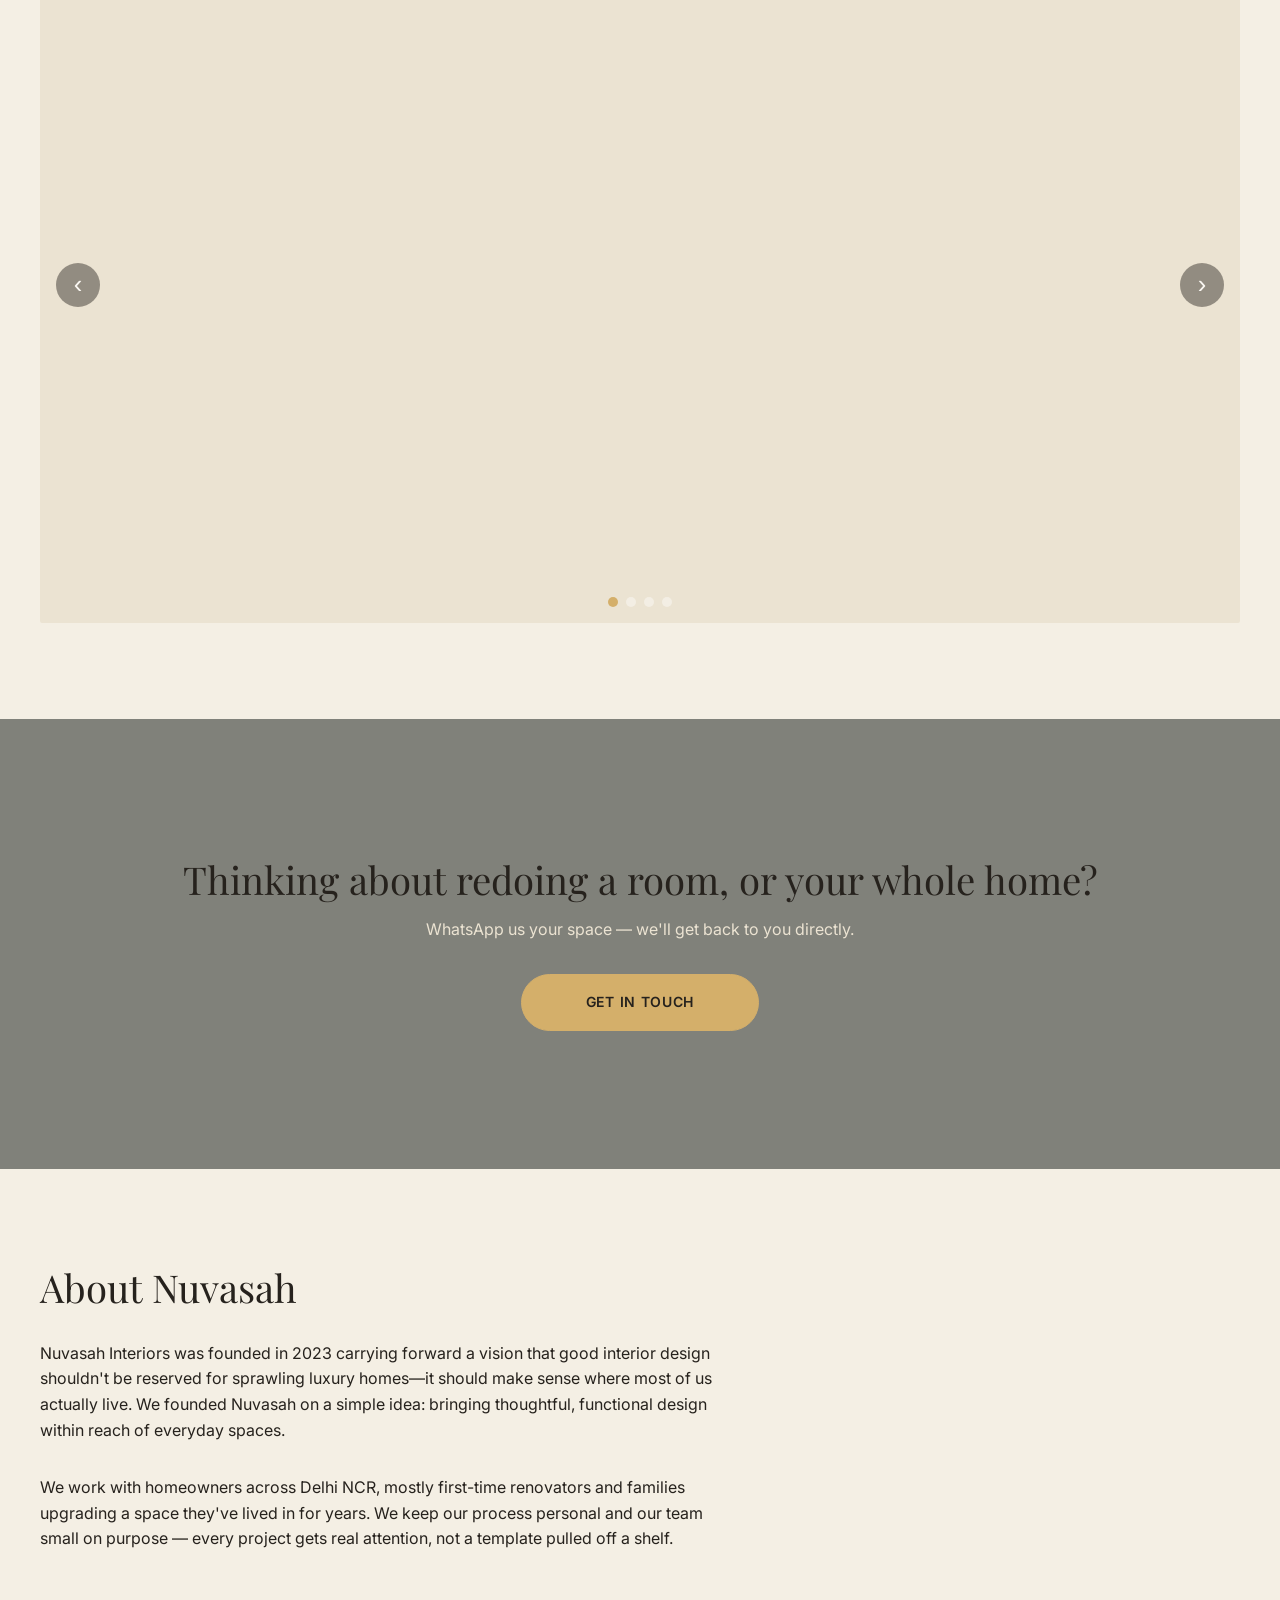
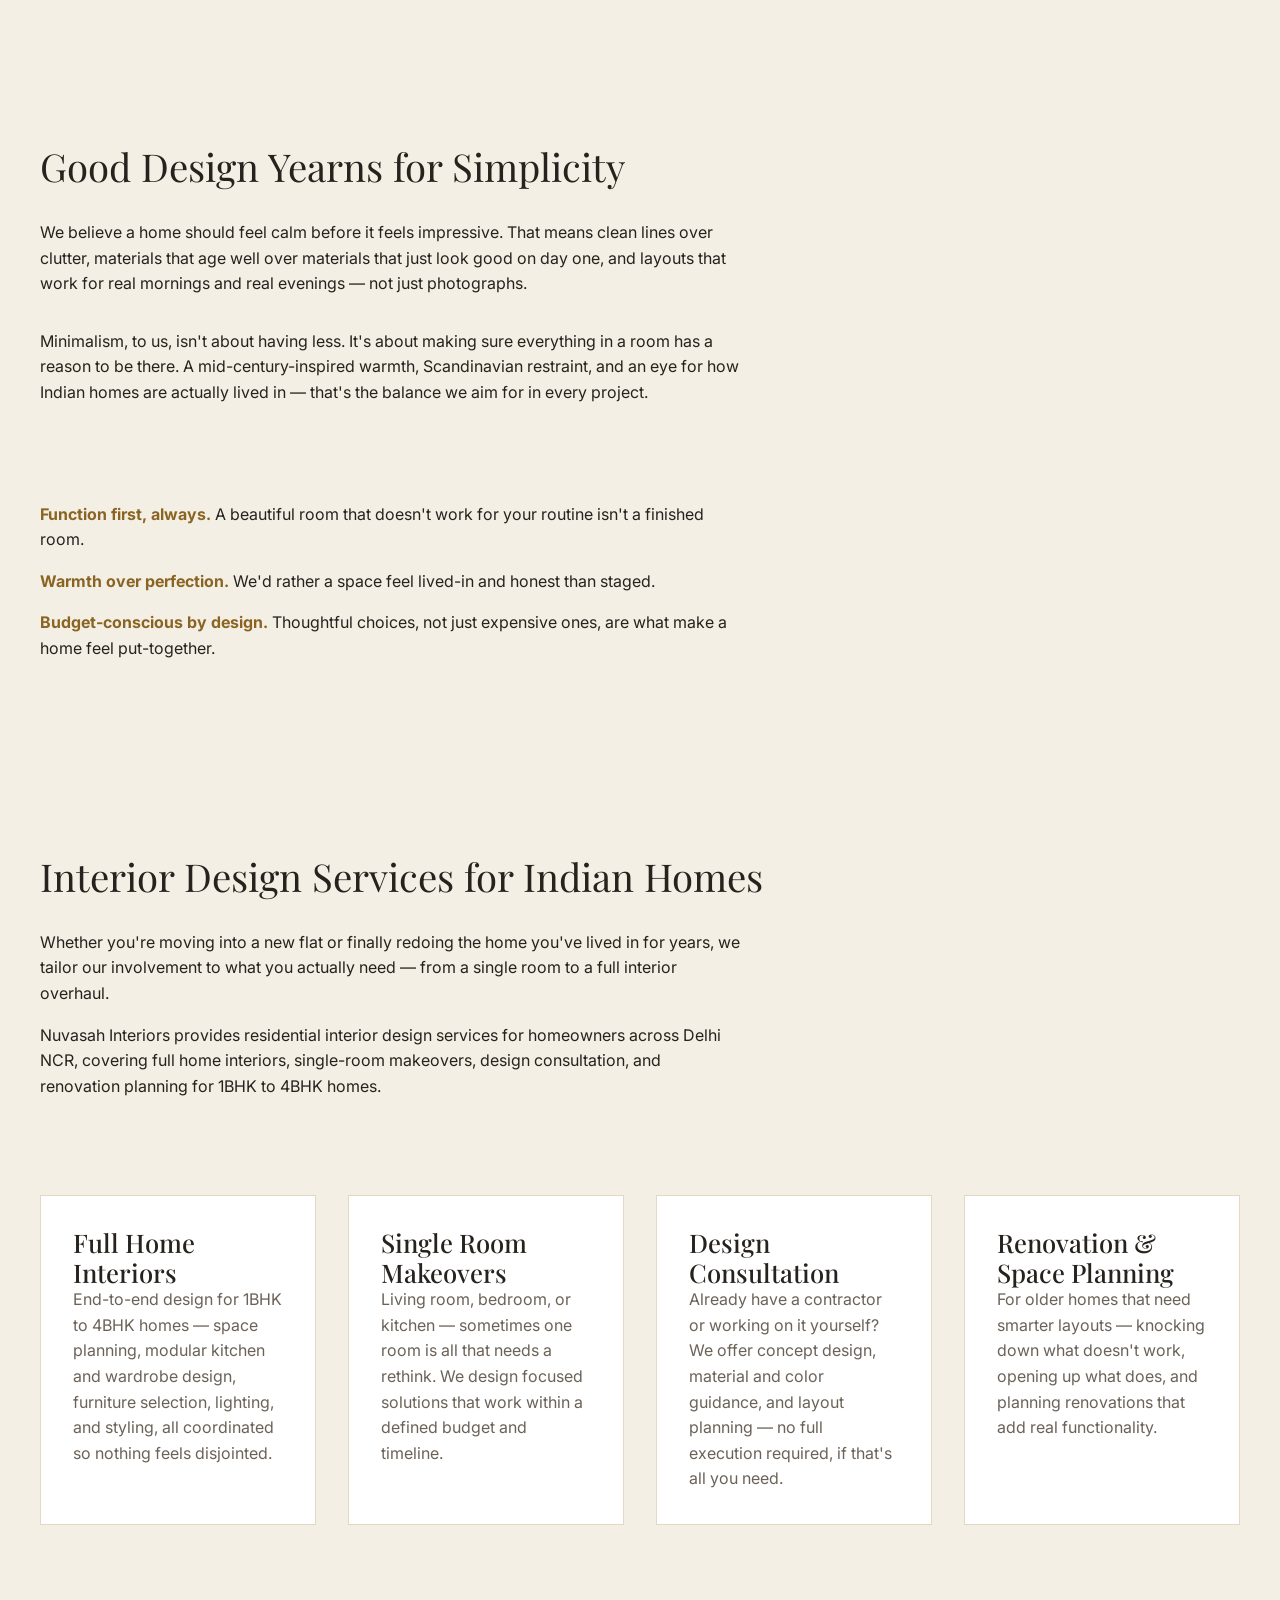
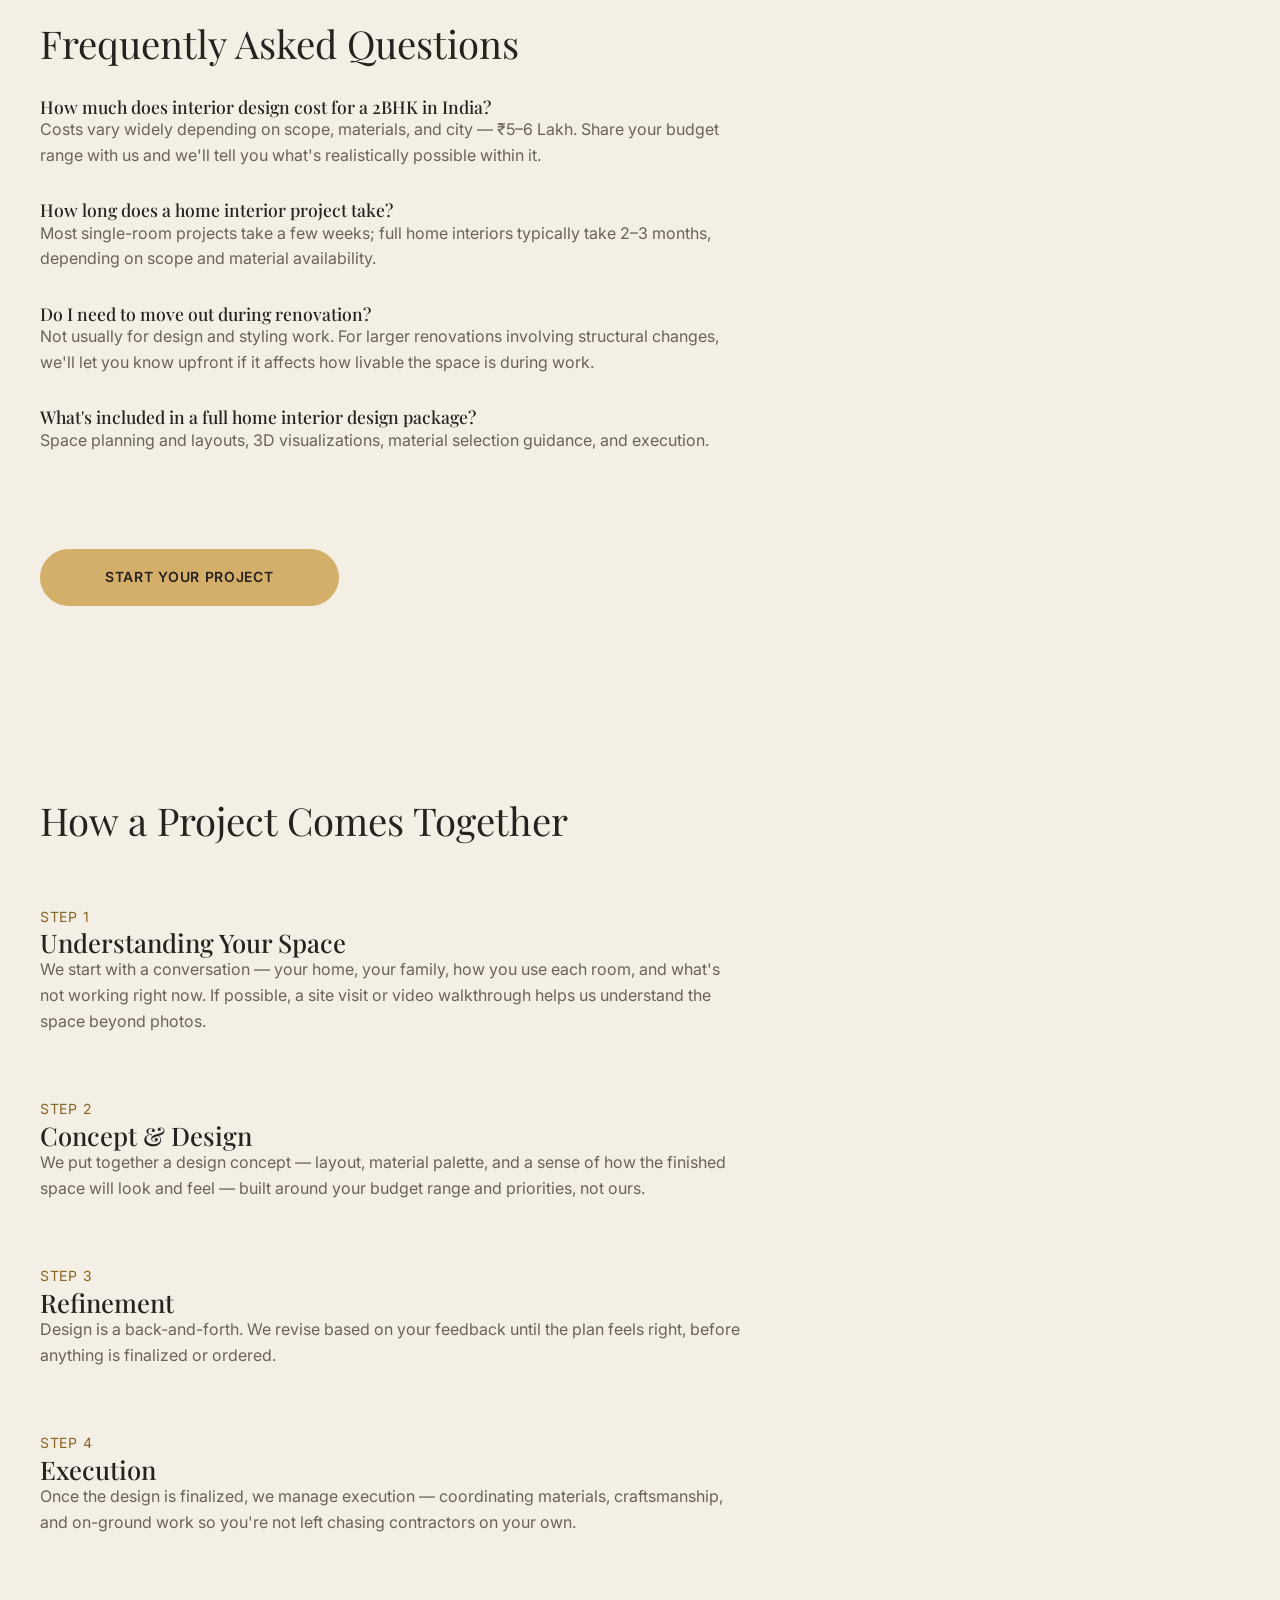
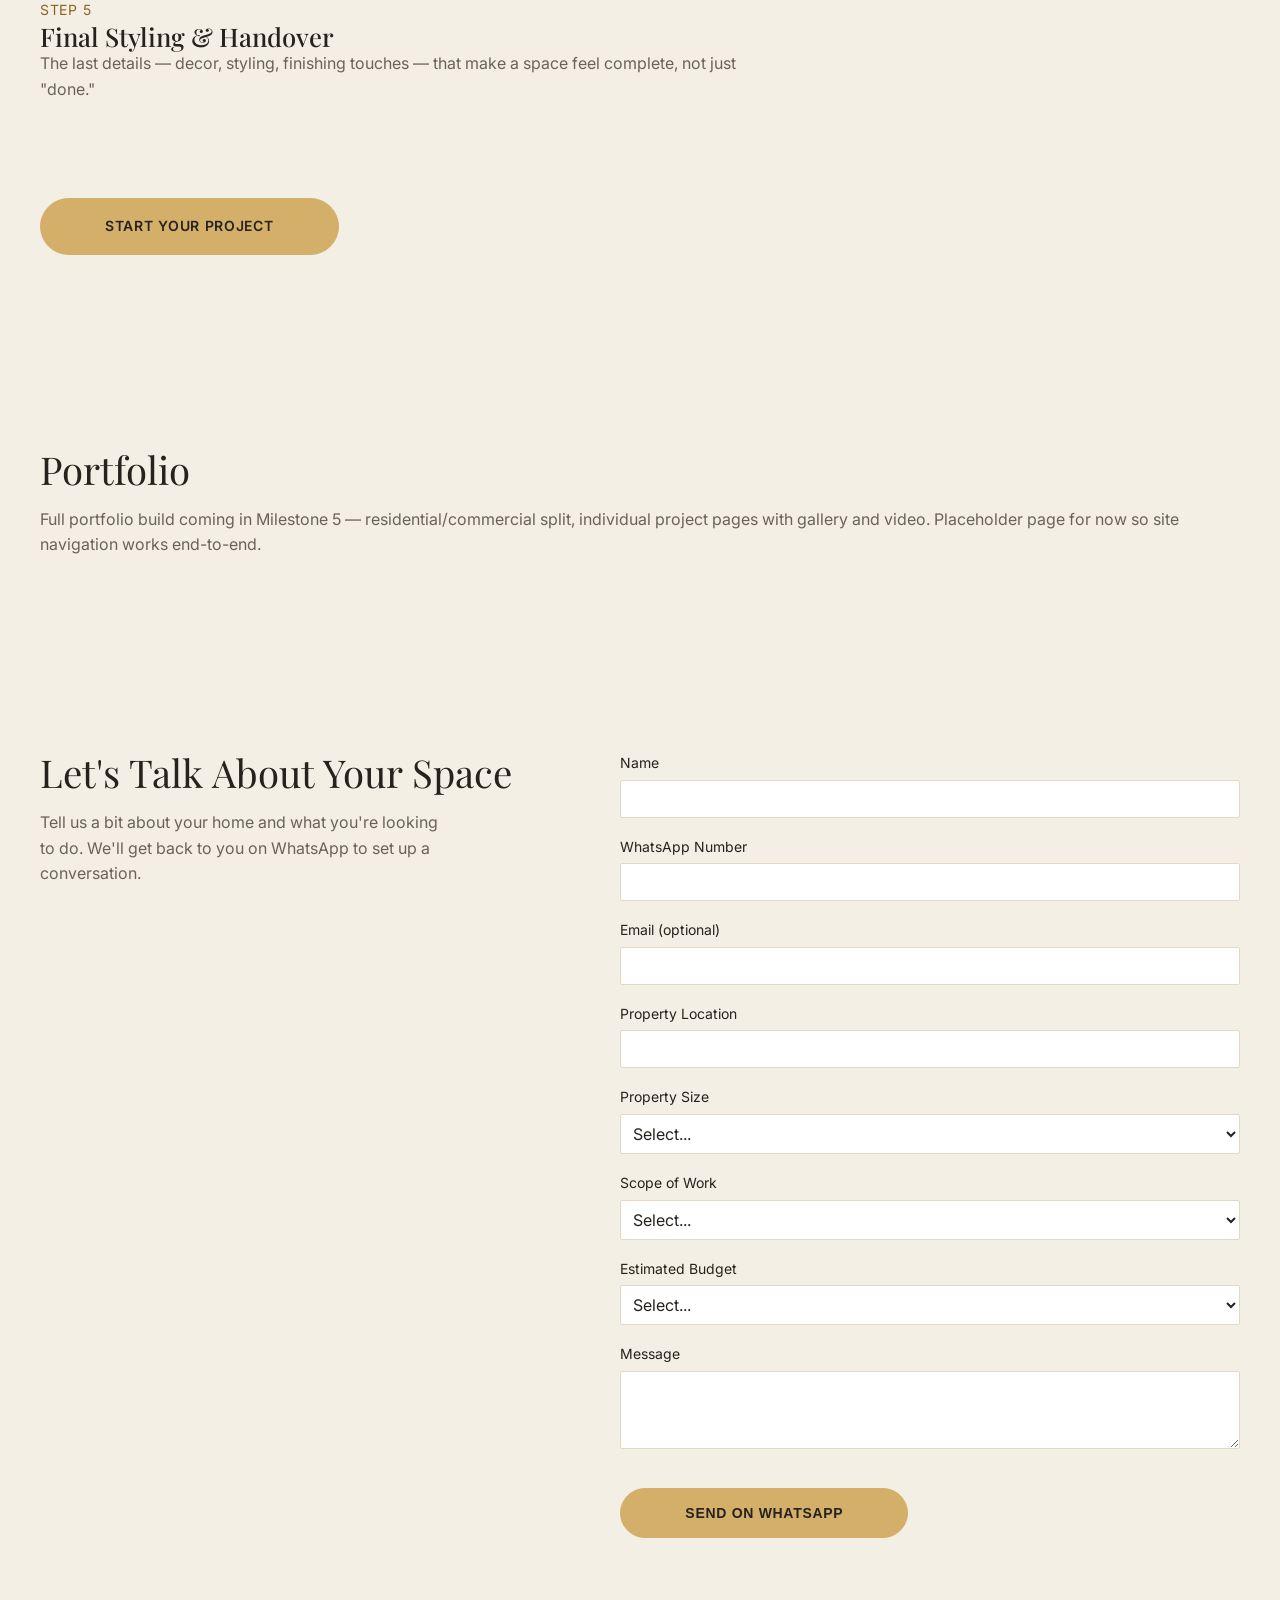
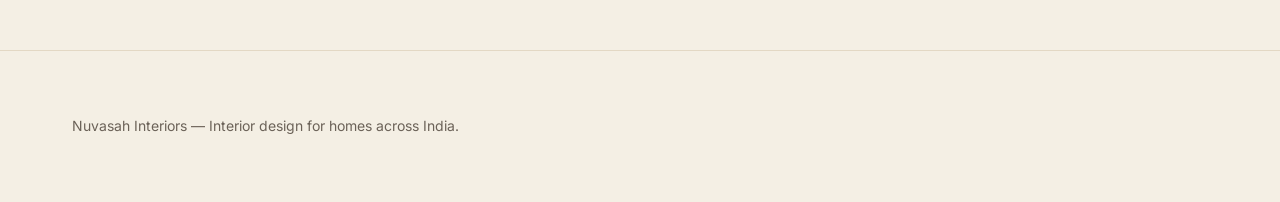
==== commit b5748735: "Finalize copy: remove Vastu line, set FAQ cost ₹5–6 Lakh and timeline 2–3 months Co-Authored-By: Cla" ====
--- a/index.html
+++ b/index.html
@@ -114,7 +114,6 @@
       <p style="color: var(--color-ink);"><strong style="color:var(--color-accent);">Function first, always.</strong> A beautiful room that doesn't work for your routine isn't a finished room.</p>
       <p style="color: var(--color-ink); margin-top: var(--space-sm);"><strong style="color:var(--color-accent);">Warmth over perfection.</strong> We'd rather a space feel lived-in and honest than staged.</p>
       <p style="color: var(--color-ink); margin-top: var(--space-sm);"><strong style="color:var(--color-accent);">Budget-conscious by design.</strong> Thoughtful choices, not just expensive ones, are what make a home feel put-together.</p>
-      <p style="color: var(--color-ink-muted); margin-top: var(--space-md);">We're also happy to work within Vastu considerations where it matters to your family — just let us know during the initial conversation.</p>
     </div>
   </div>
 </section>
@@ -154,10 +153,10 @@
     <h2>Frequently Asked Questions</h2>
     <div style="max-width:700px; margin-top: var(--space-md);">
       <h3 style="font-size:1.1rem;">How much does interior design cost for a 2BHK in India?</h3>
-      <p style="margin-bottom: var(--space-md);">Costs vary widely depending on scope, materials, and city — [ADD ROUGH RANGE ONCE AVAILABLE]. Share your budget range with us and we'll tell you what's realistically possible within it.</p>
+      <p style="margin-bottom: var(--space-md);">Costs vary widely depending on scope, materials, and city — ₹5–6 Lakh. Share your budget range with us and we'll tell you what's realistically possible within it.</p>
 
       <h3 style="font-size:1.1rem;">How long does a home interior project take?</h3>
-      <p style="margin-bottom: var(--space-md);">Most single-room projects take a few weeks; full home interiors typically take [X-X weeks/months], depending on scope and material availability.</p>
+      <p style="margin-bottom: var(--space-md);">Most single-room projects take a few weeks; full home interiors typically take 2–3 months, depending on scope and material availability.</p>
 
       <h3 style="font-size:1.1rem;">Do I need to move out during renovation?</h3>
       <p style="margin-bottom: var(--space-md);">Not usually for design and styling work. For larger renovations involving structural changes, we'll let you know upfront if it affects how livable the space is during work.</p>
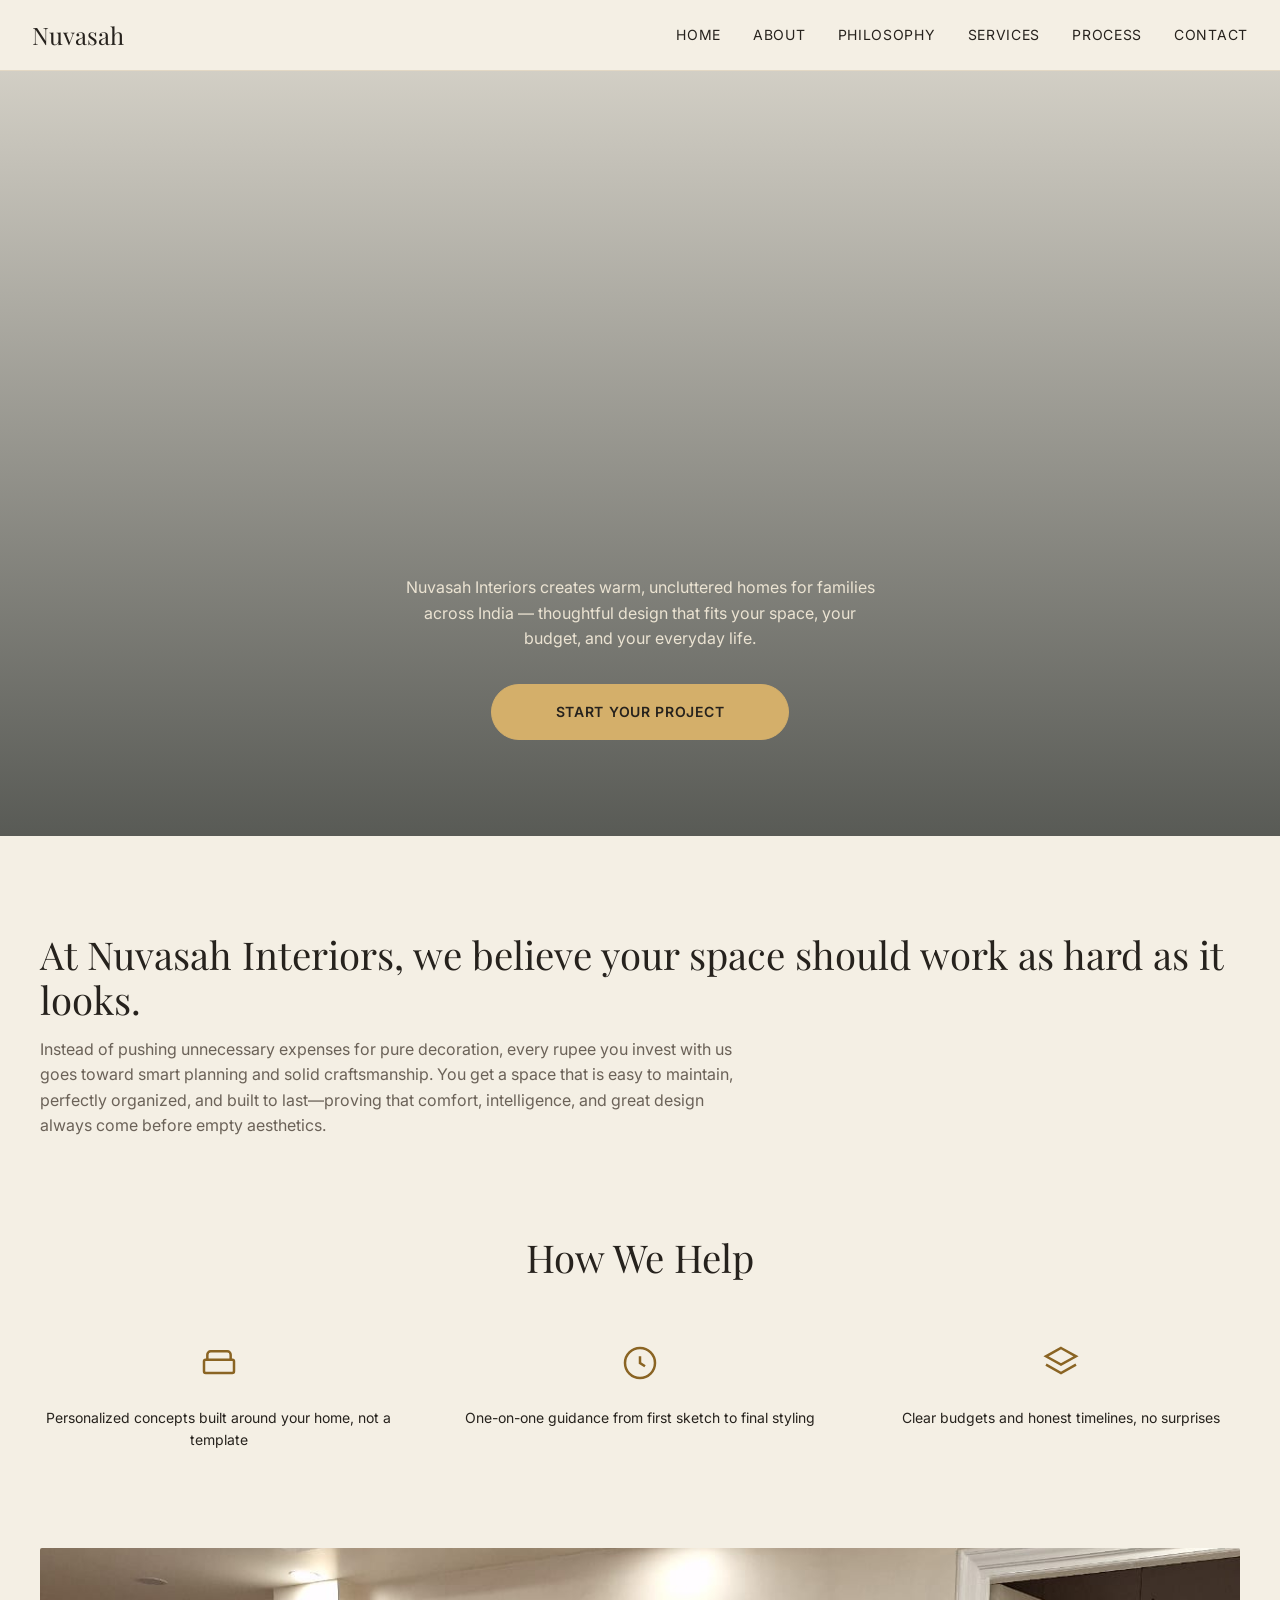
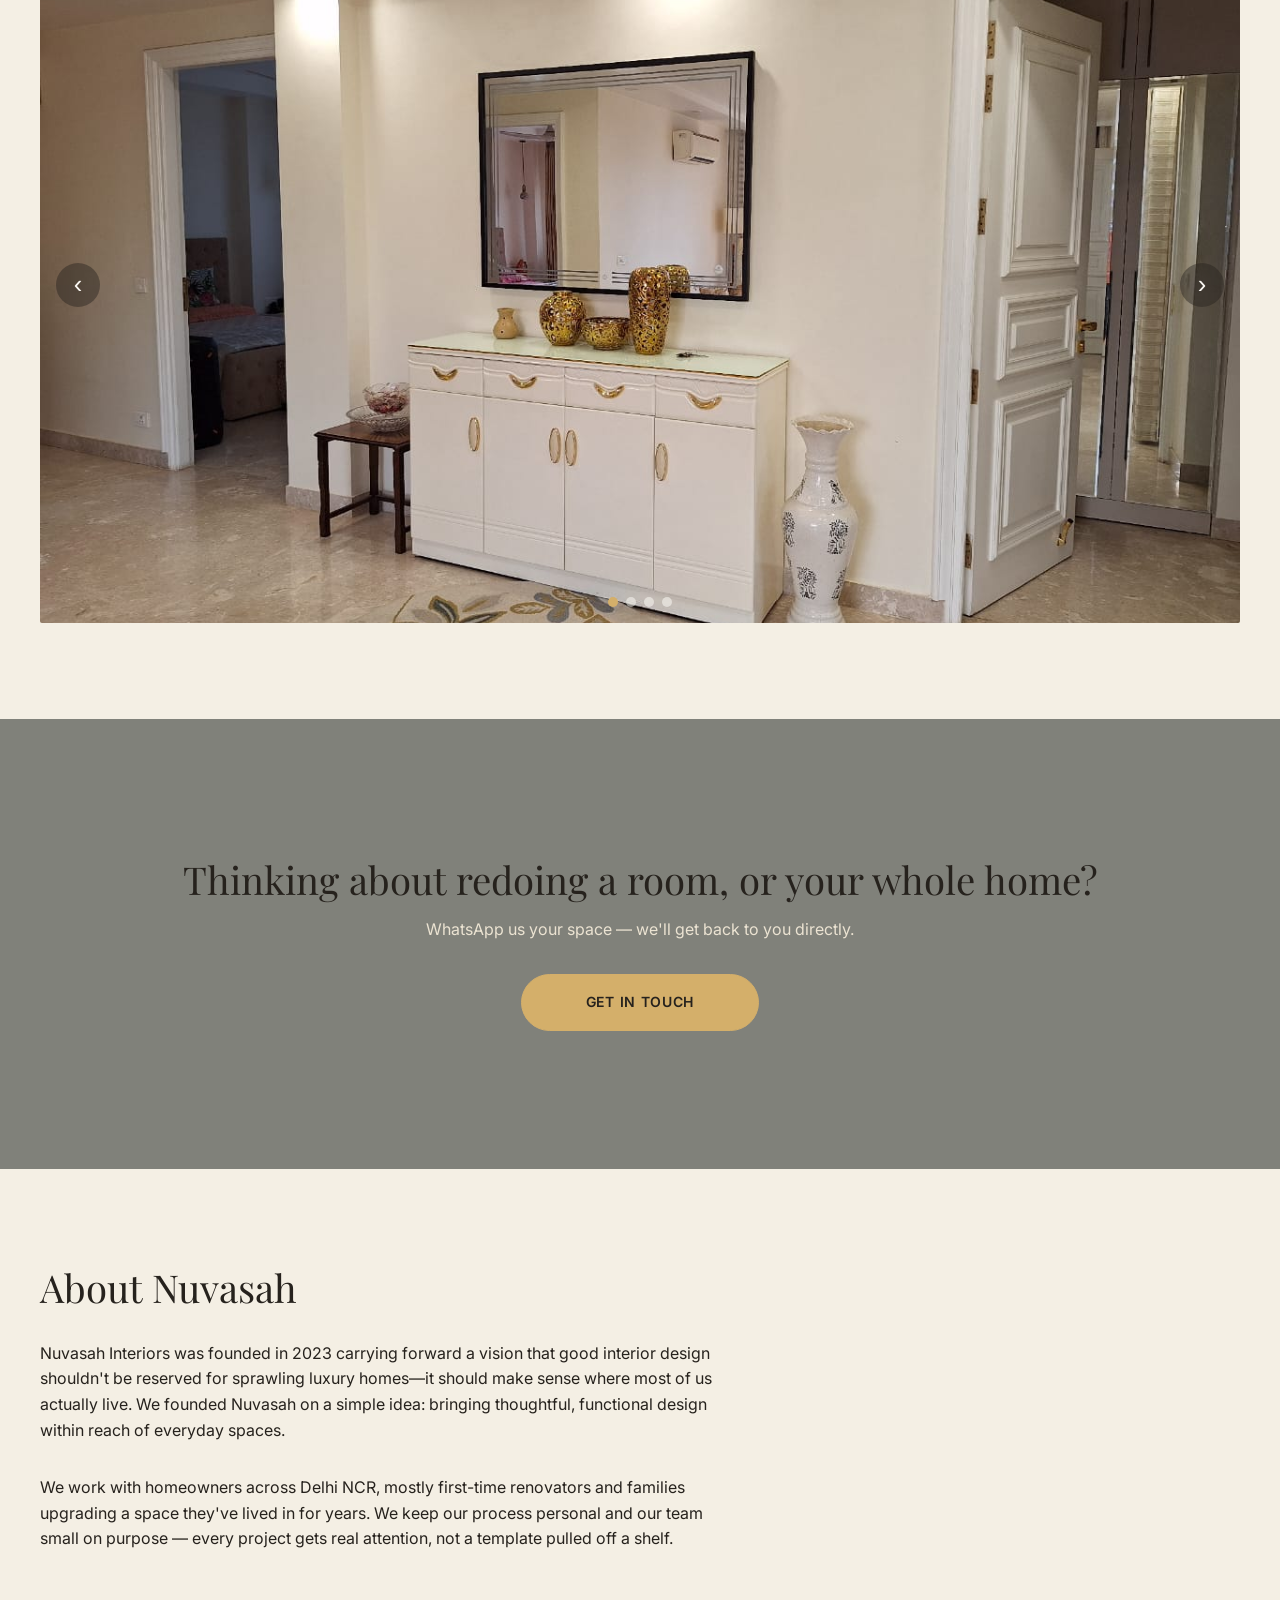
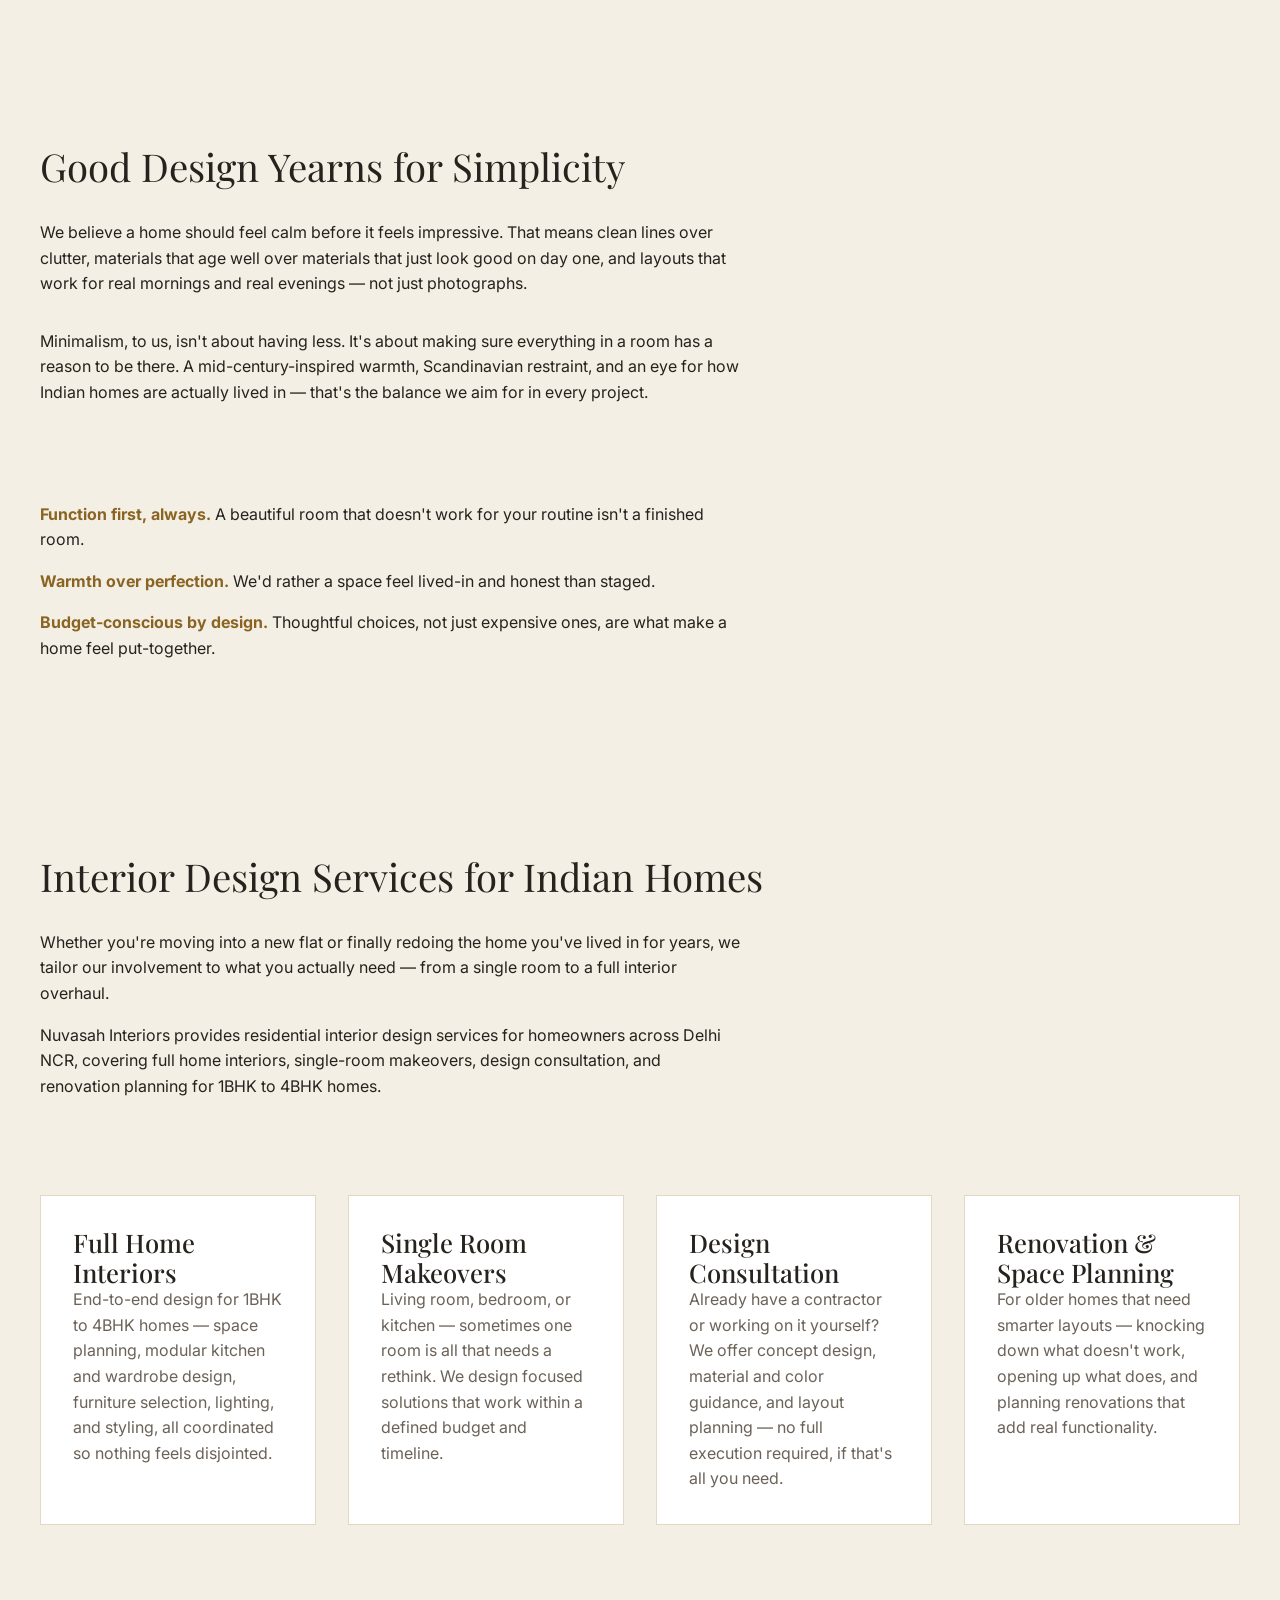
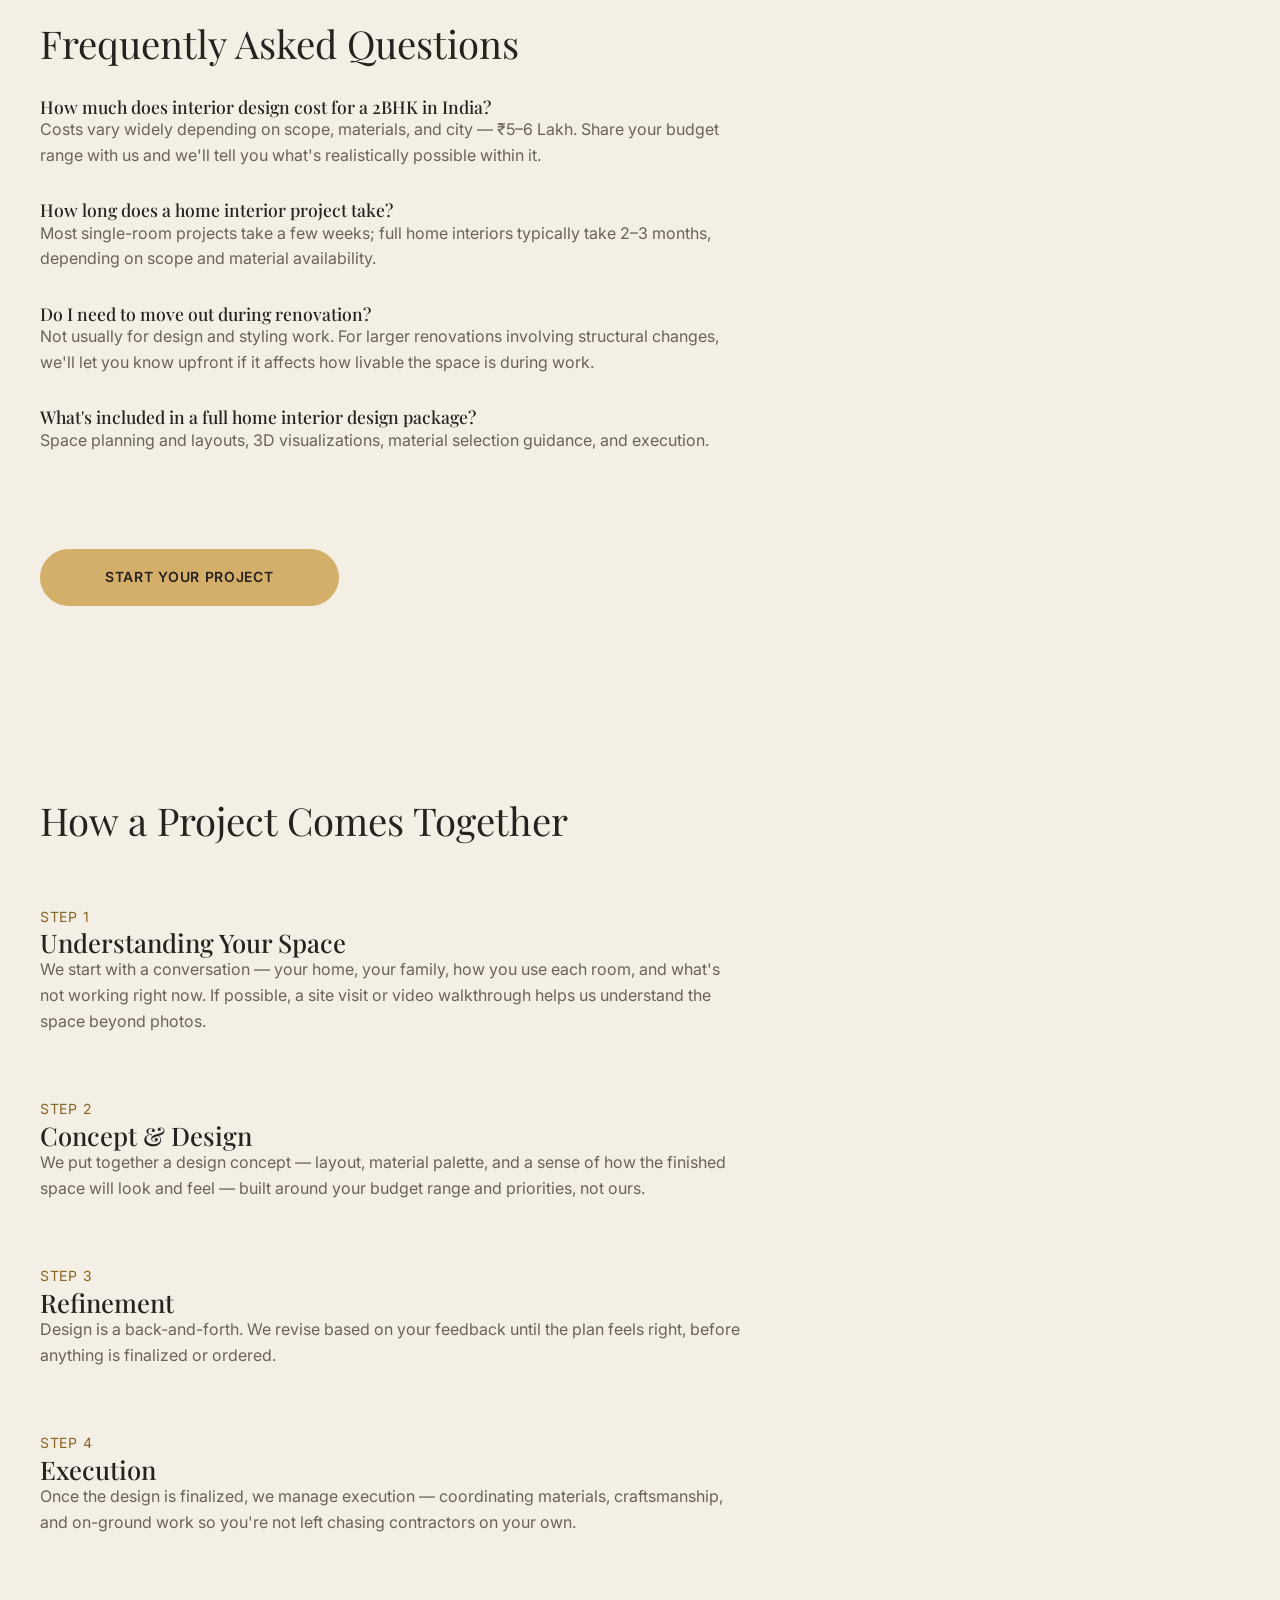
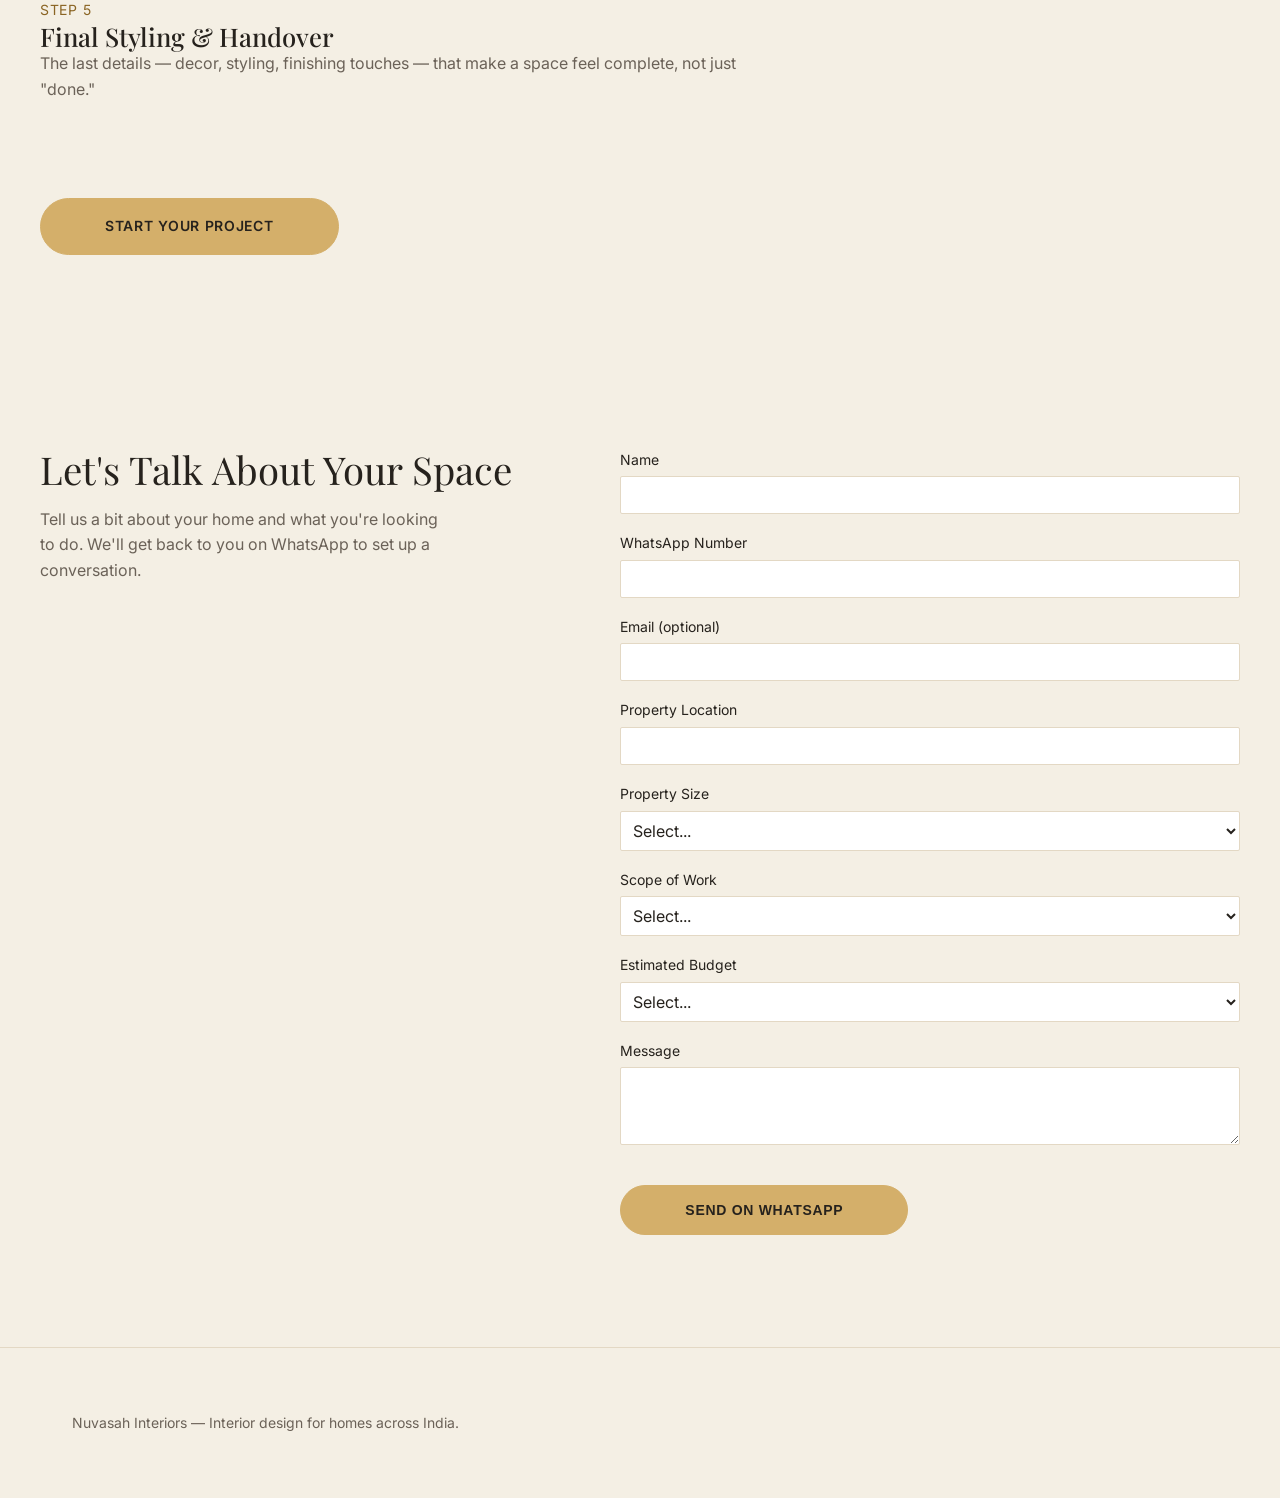
==== commit 0d93a3ad: "Remove Portfolio nav link and placeholder section (to be rebuilt later with real photos) Co-Authored" ====
--- a/index.html
+++ b/index.html
@@ -20,7 +20,6 @@
     <li><a href="#philosophy">Philosophy</a></li>
     <li><a href="#services">Services</a></li>
     <li><a href="#process">Process</a></li>
-    <li><a href="#portfolio">Portfolio</a></li>
     <li><a href="#contact">Contact</a></li>
   </ul>
 </header>
@@ -211,14 +210,6 @@
 
   <div class="container section" style="padding-top:0;">
     <a href="#contact" class="btn btn-primary">Start Your Project</a>
-  </div>
-</section>
-
-<!-- ============================ PORTFOLIO ============================ -->
-<section id="portfolio">
-  <div class="container section">
-    <h1 style="font-size: var(--fs-h2);">Portfolio</h1>
-    <p style="margin-top: var(--space-sm);">Full portfolio build coming in Milestone 5 — residential/commercial split, individual project pages with gallery and video. Placeholder page for now so site navigation works end-to-end.</p>
   </div>
 </section>
 
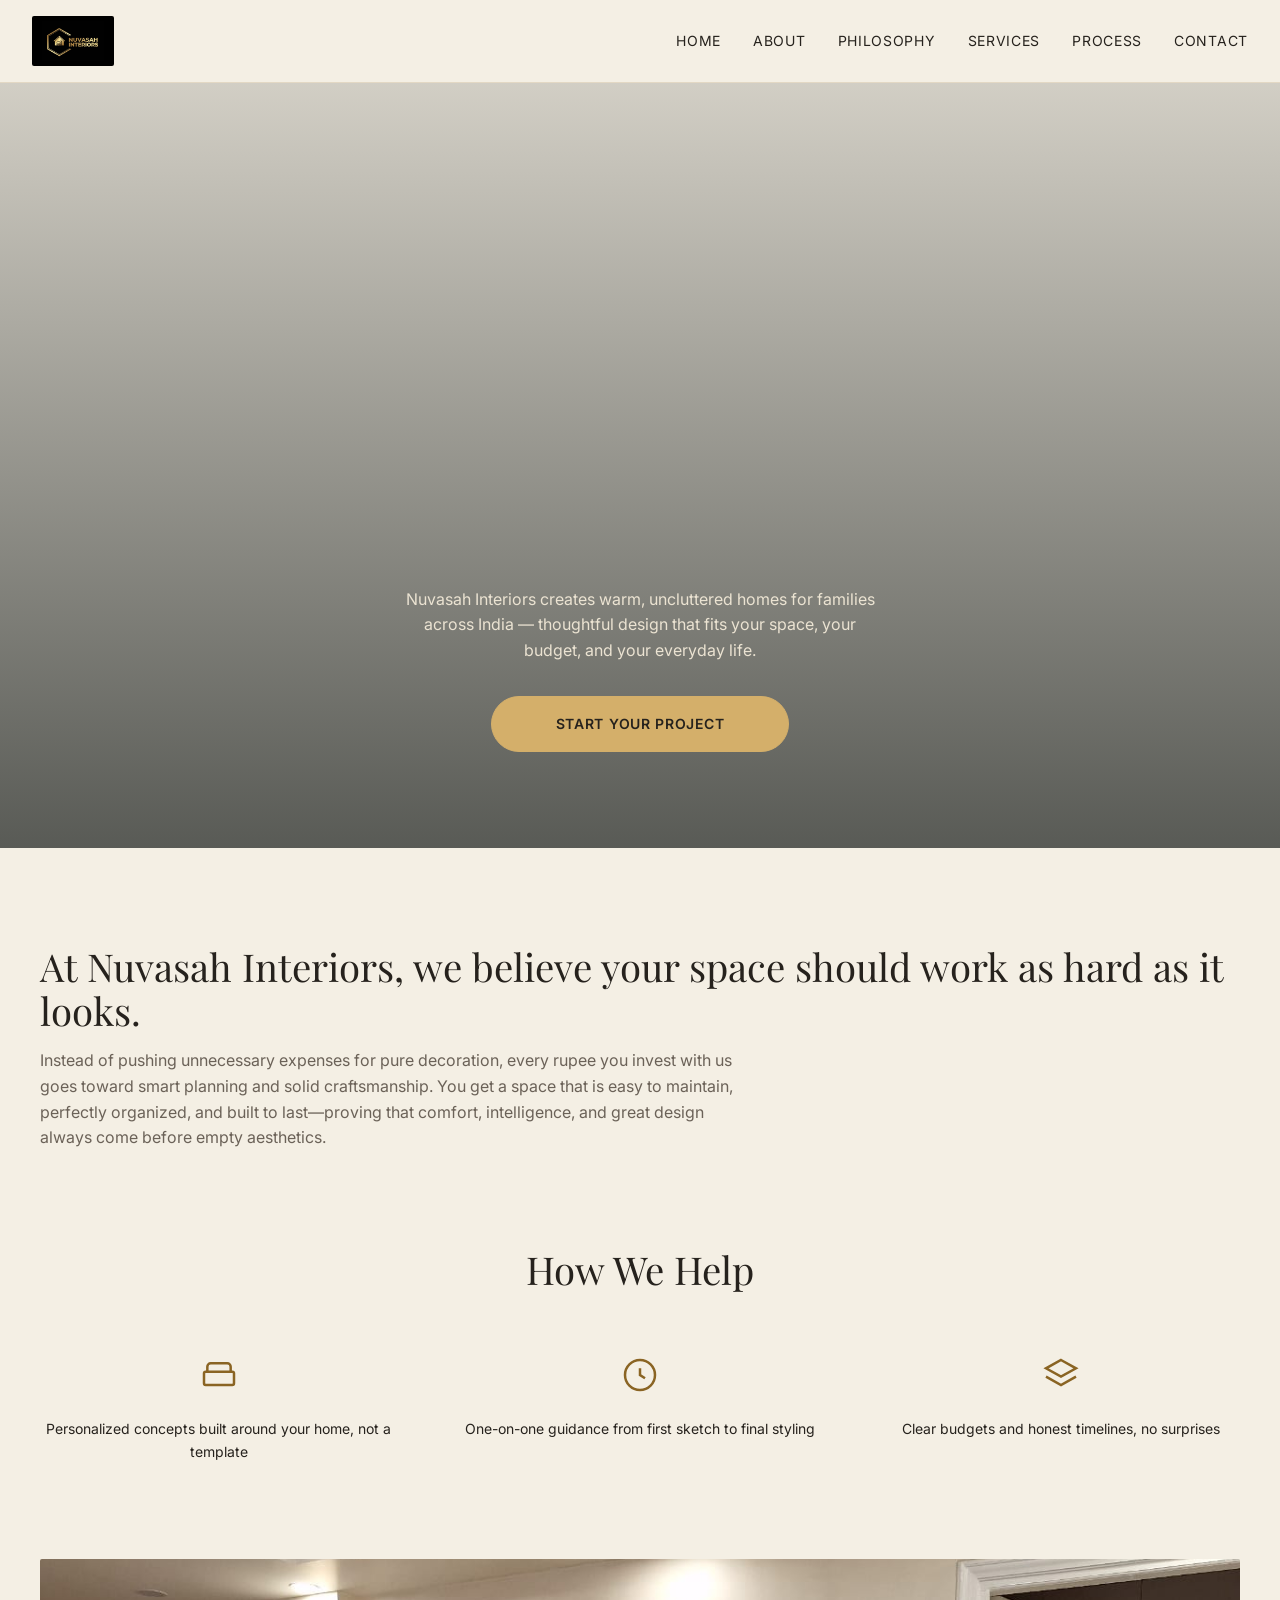
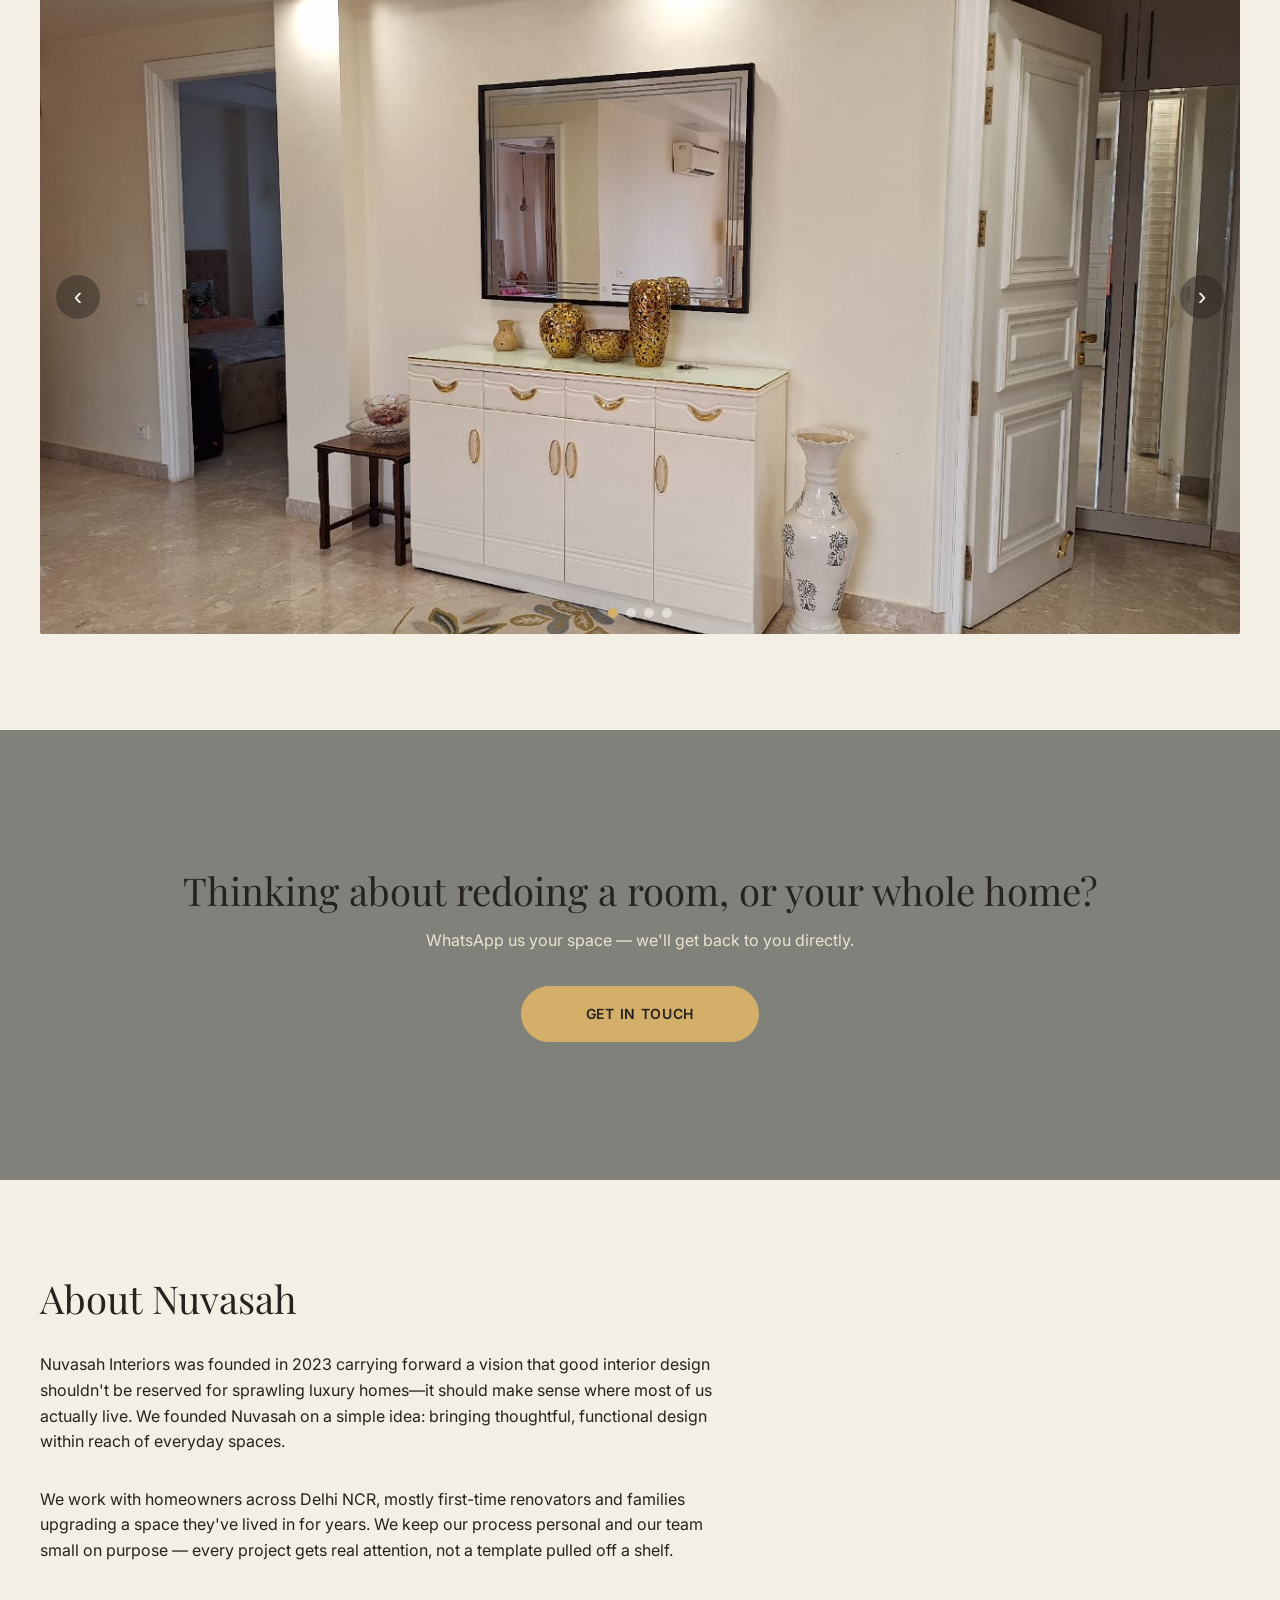
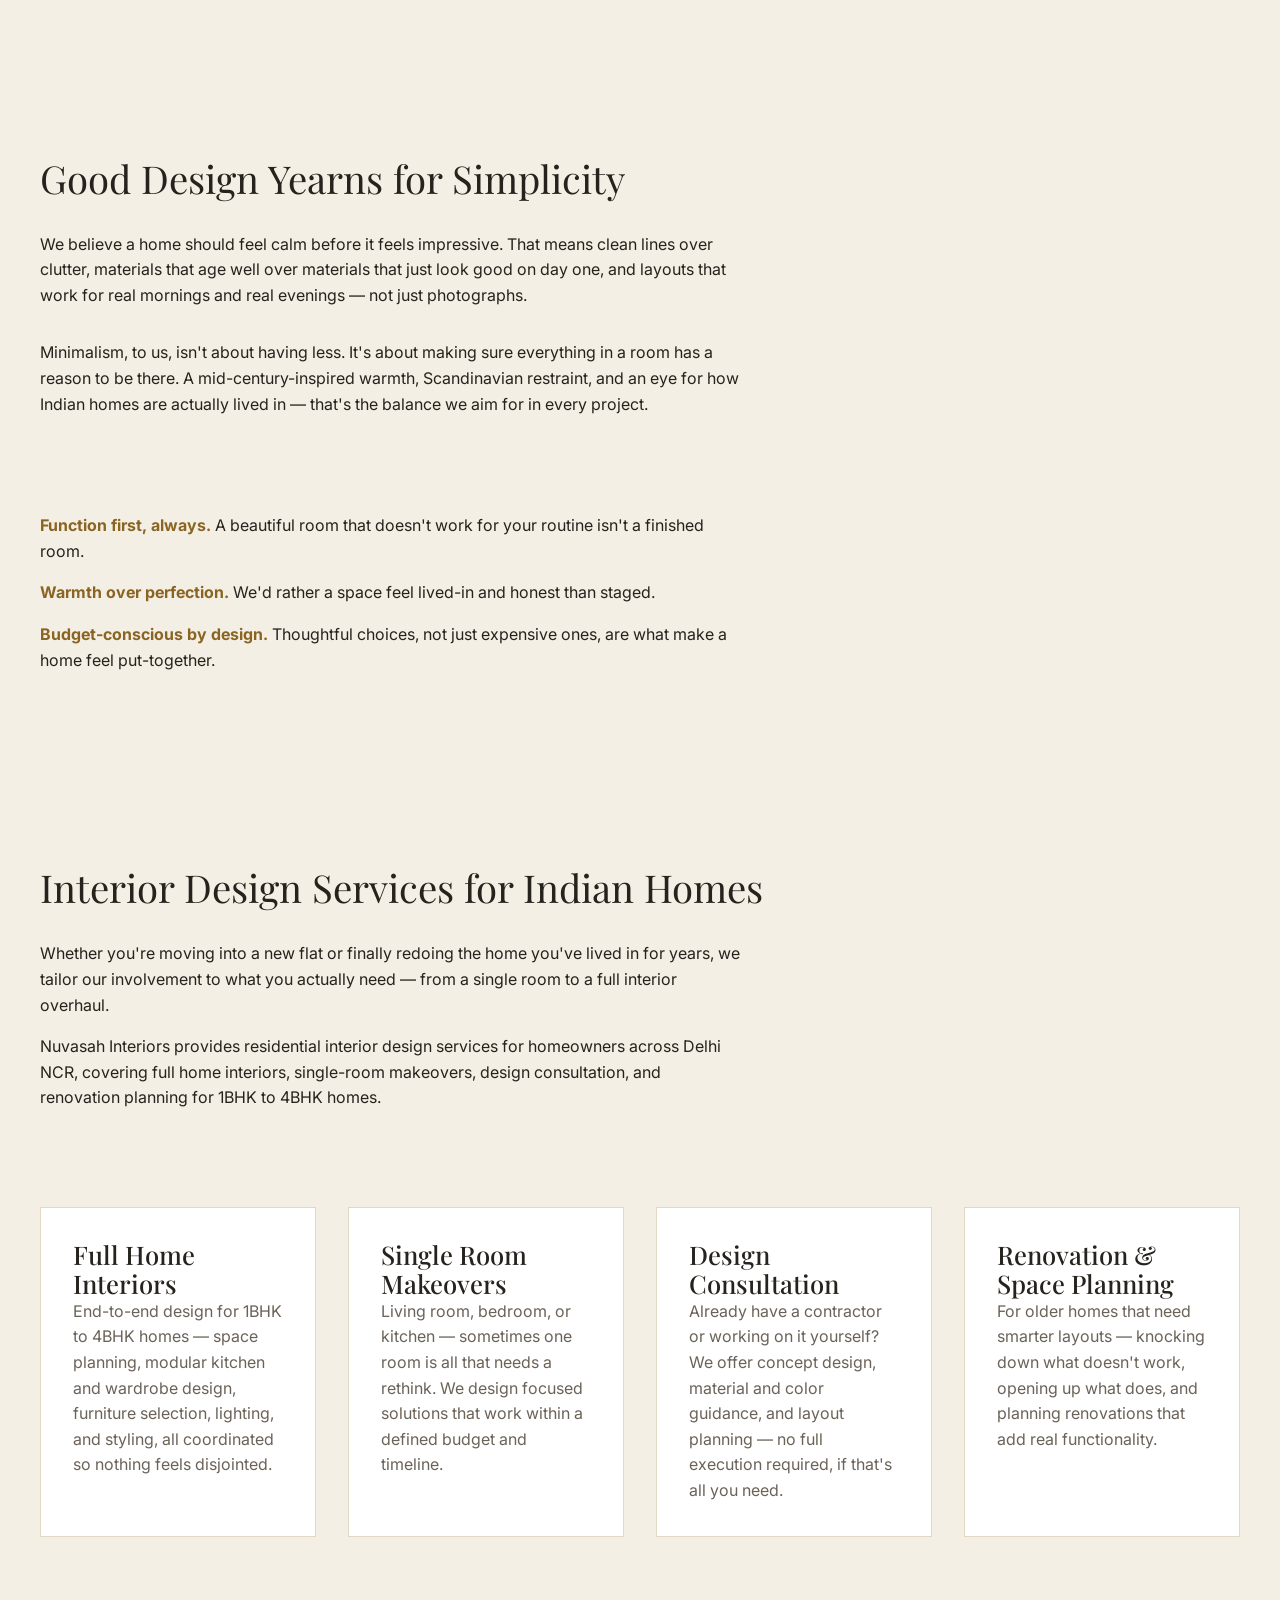
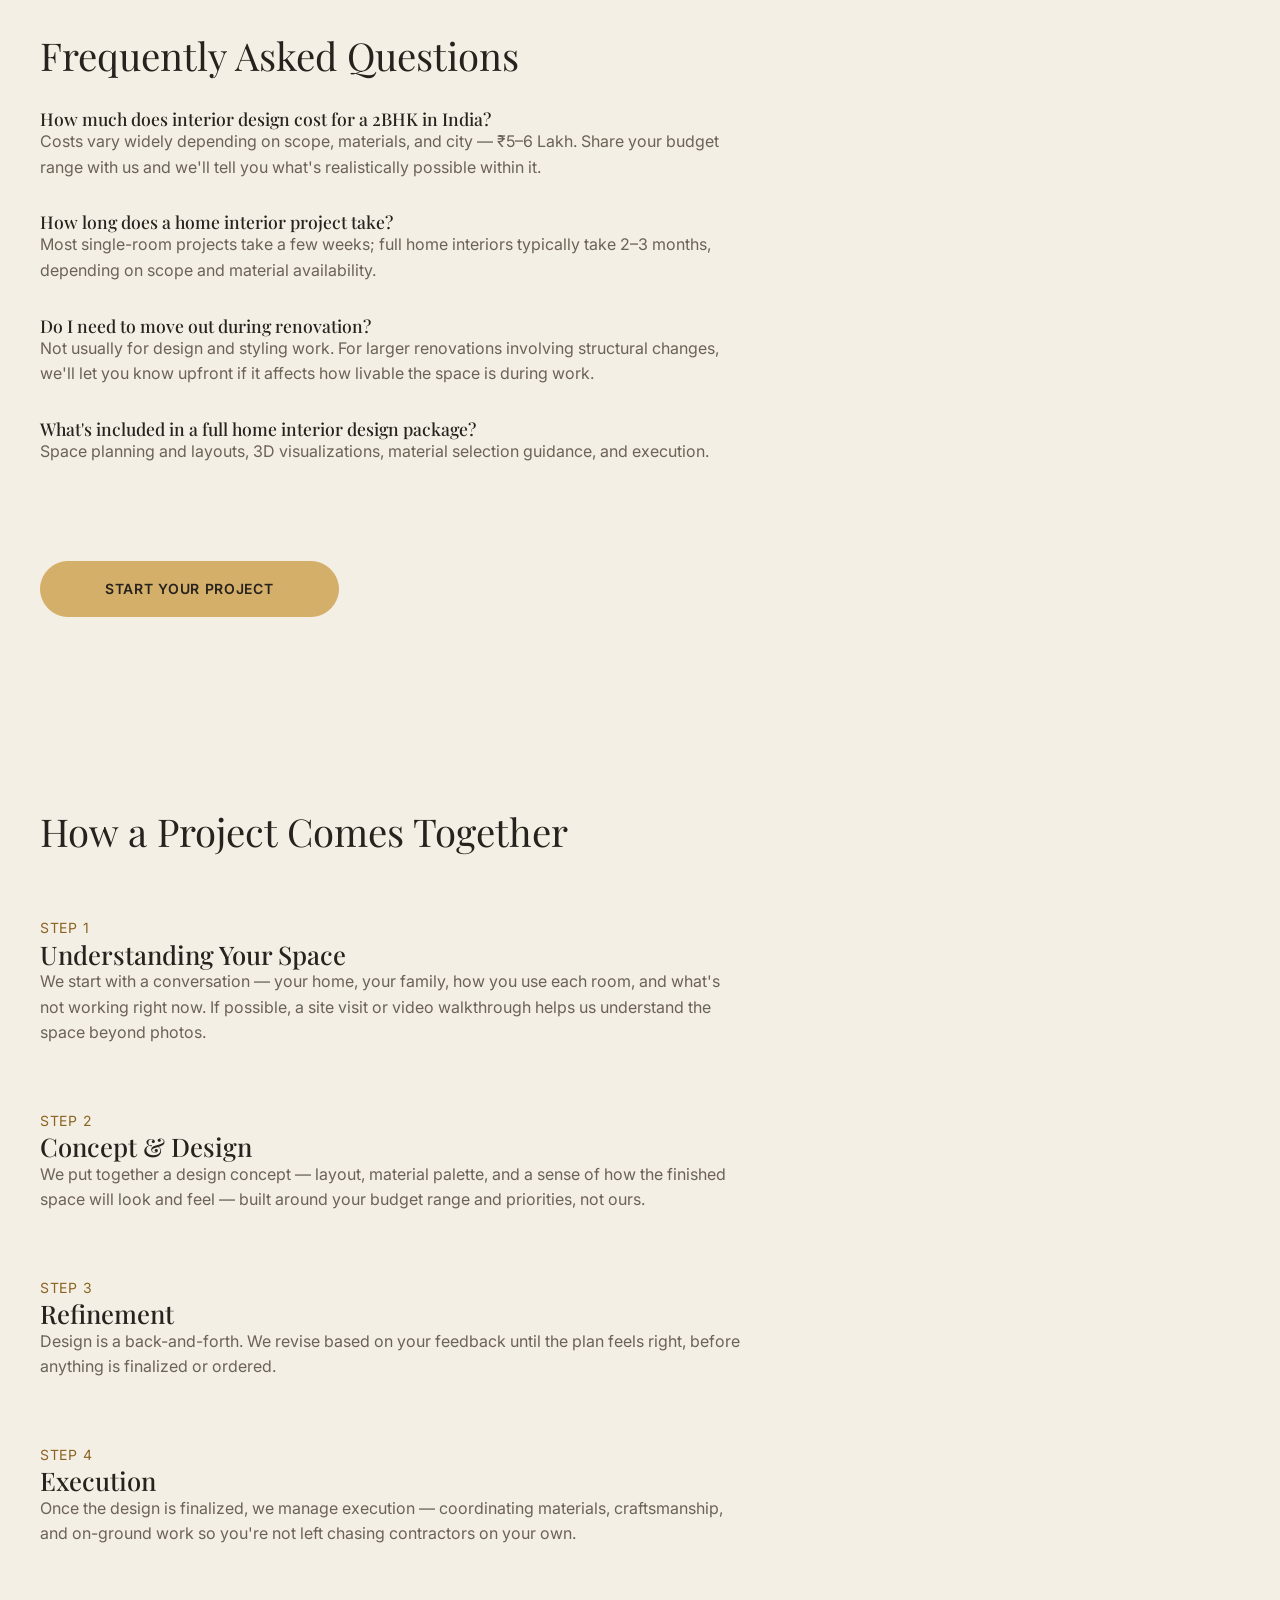
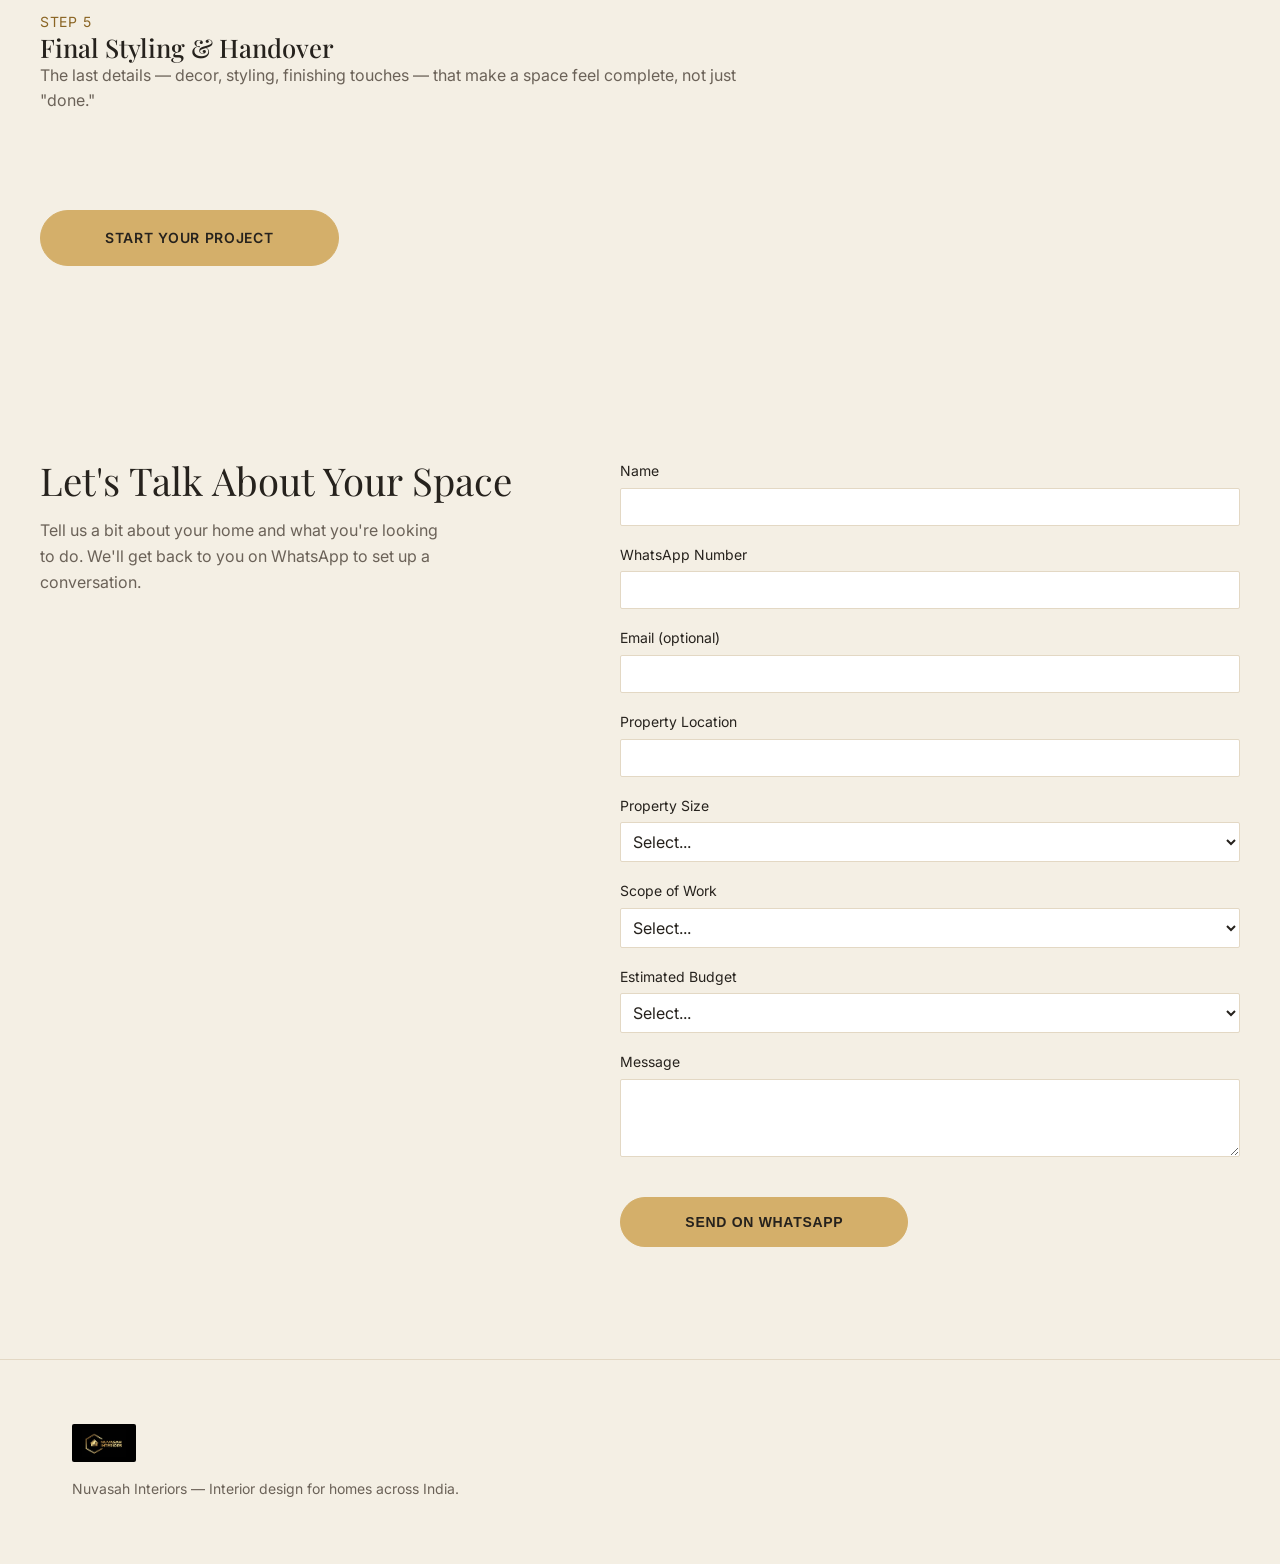
==== commit 0f020496: "Add logo to header and footer as a dark badge; consolidate to single logo.png The supplied logo art " ====
--- a/index.html
+++ b/index.html
@@ -13,7 +13,9 @@
 <body>
 
 <header class="site-header">
-  <a href="#home" style="font-family: var(--font-heading); font-size: 1.5rem; color: var(--color-ink);">Nuvasah</a>
+  <a href="#home" class="site-logo">
+    <img src="assets/images/logo.png" alt="Nuvasah Interiors" height="40">
+  </a>
   <ul class="site-nav">
     <li><a href="#home">Home</a></li>
     <li><a href="#about">About</a></li>
@@ -274,6 +276,9 @@
 
 <footer class="site-footer">
   <div class="container">
+    <a href="#home" class="site-logo footer-logo">
+      <img src="assets/images/logo.png" alt="Nuvasah Interiors" height="28">
+    </a>
     <p>Nuvasah Interiors — Interior design for homes across India.</p>
   </div>
 </footer>
--- a/css/main.css
+++ b/css/main.css
@@ -368,6 +368,26 @@
   .carousel-slide { transition: none; }
 }
 
+/* Logo badge — the supplied logo art has a baked-in black background, so it sits on
+   a matching black chip. The image's black edges blend into the chip, so it reads as
+   a single dark rounded badge with the gold mark, and renders cleanly on the sand
+   header/footer without any masking. */
+.site-logo {
+  display: inline-flex;
+  align-items: center;
+  background: #000;
+  padding: 5px 10px;
+  border-radius: var(--radius);
+  line-height: 0;
+}
+.site-logo img {
+  display: block;
+  width: auto;
+}
+.footer-logo {
+  margin-bottom: var(--space-sm);
+}
+
 /* Responsive */
 @media (max-width: 768px) {
   .site-nav {
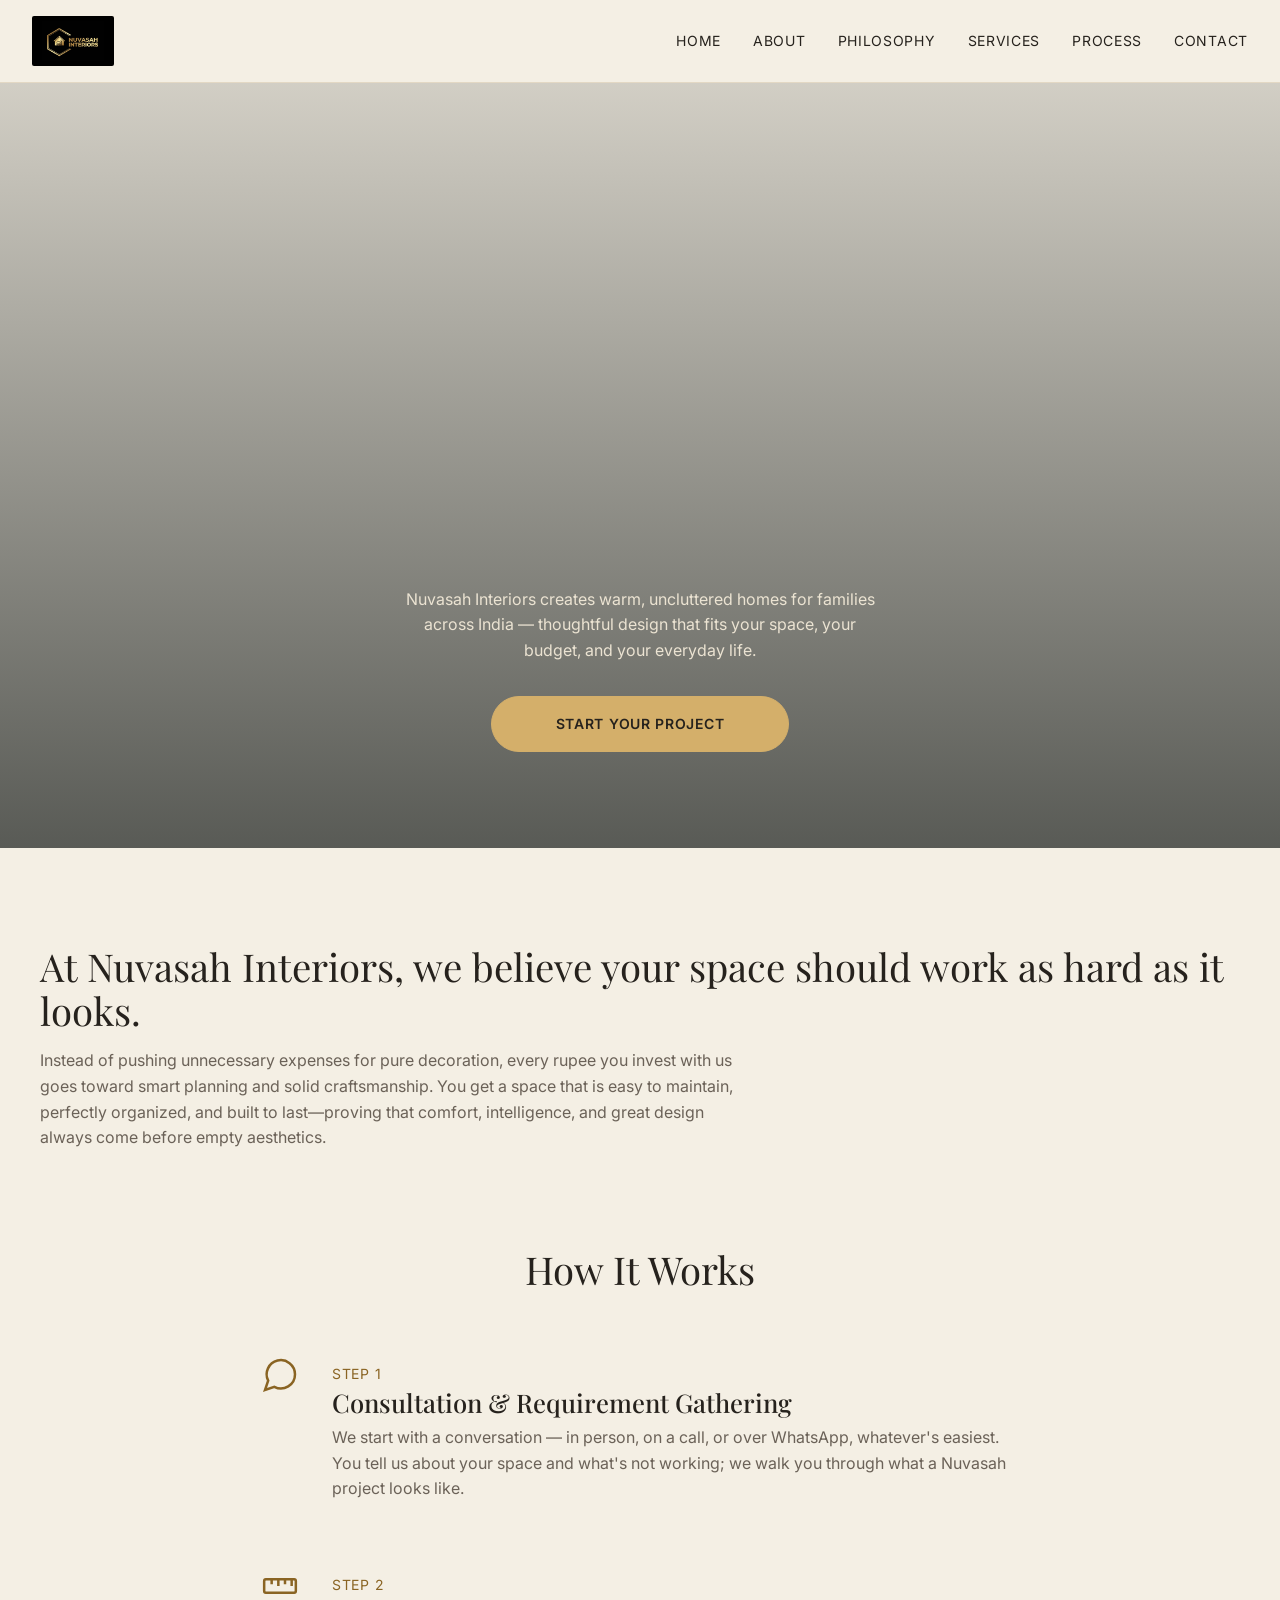
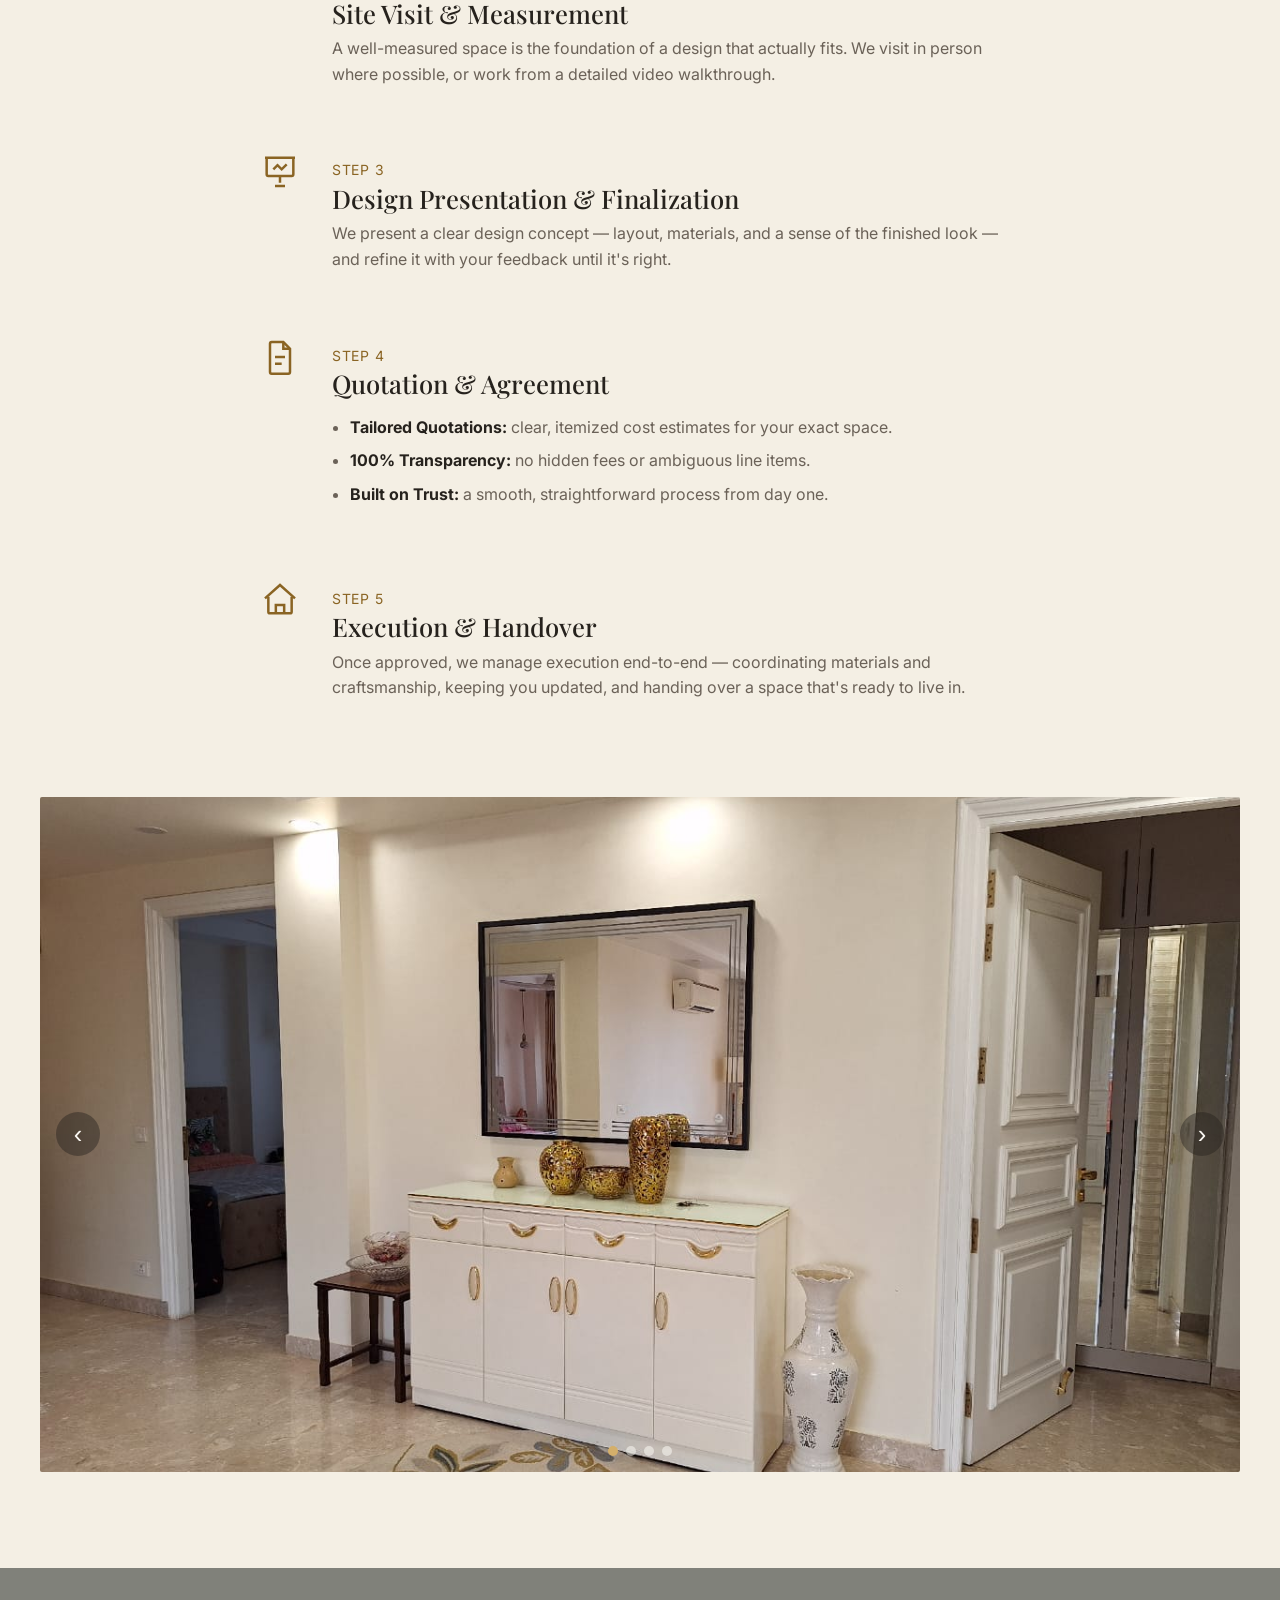
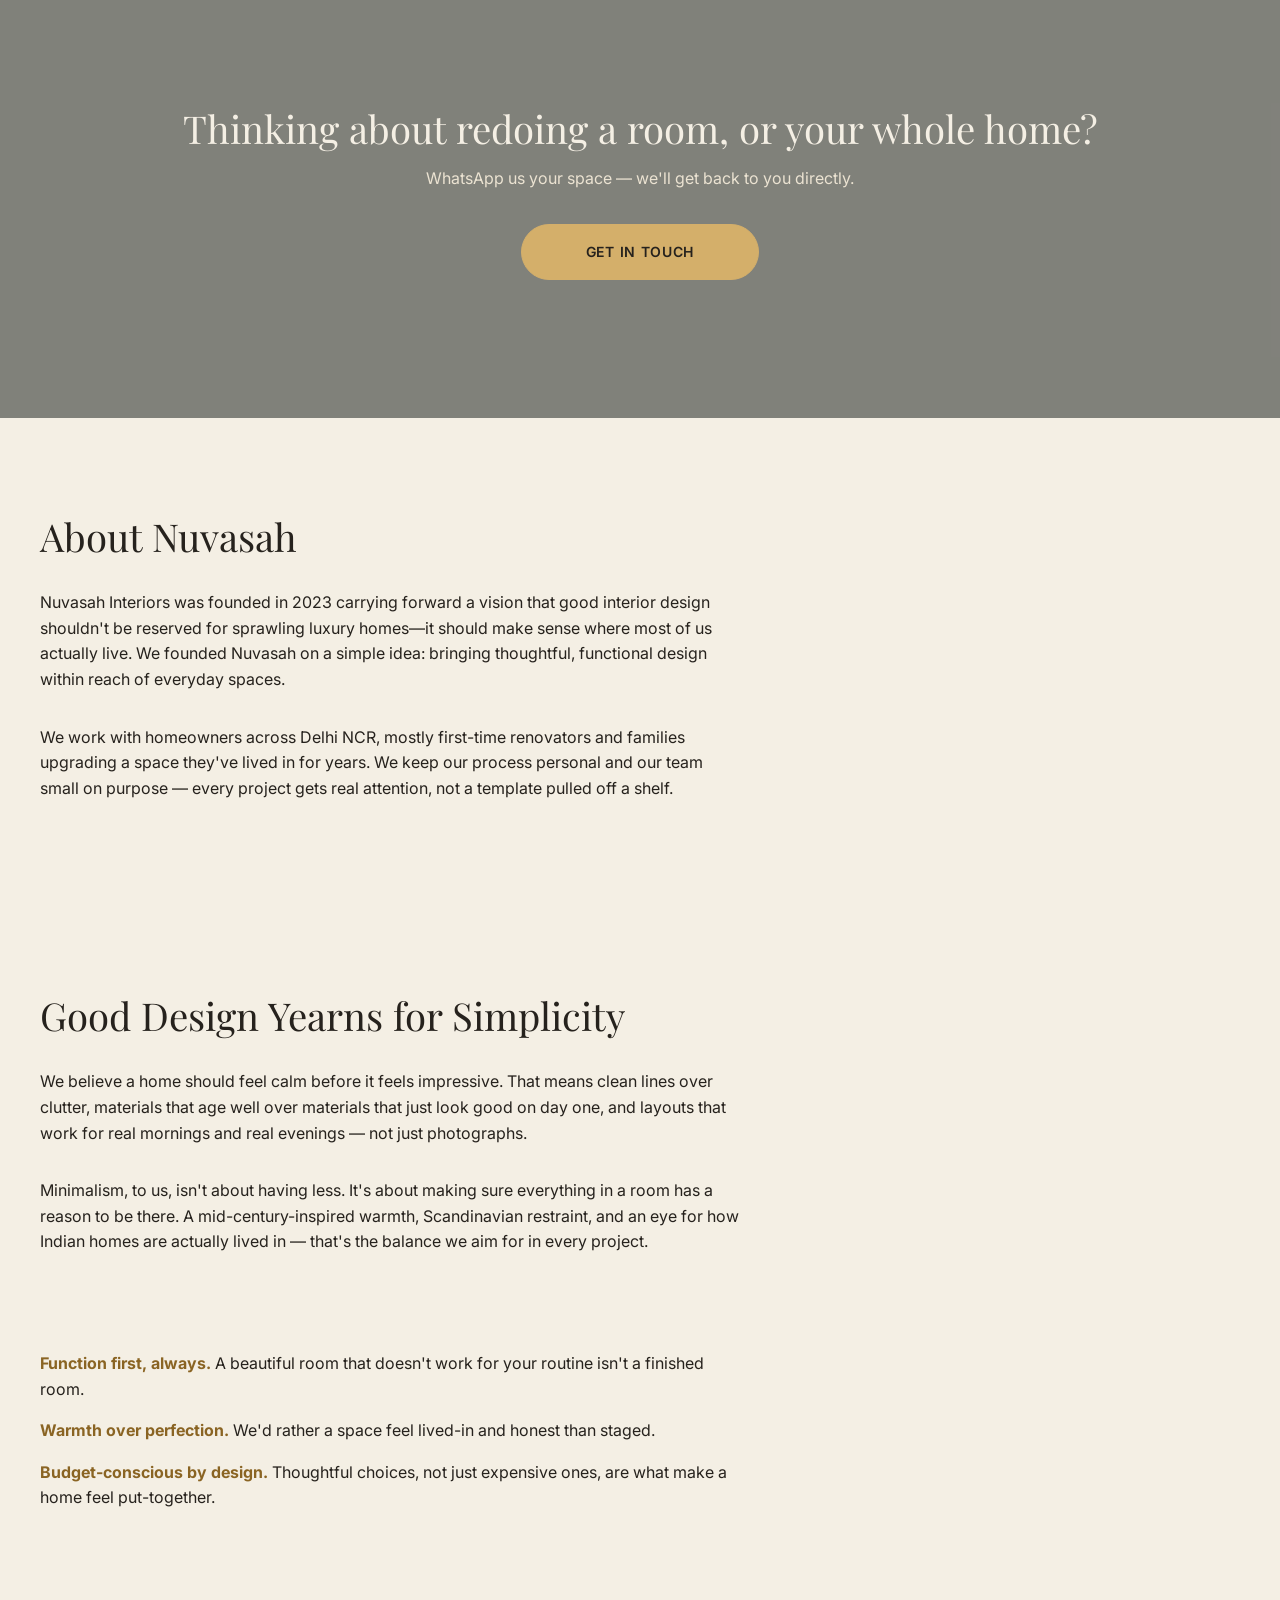
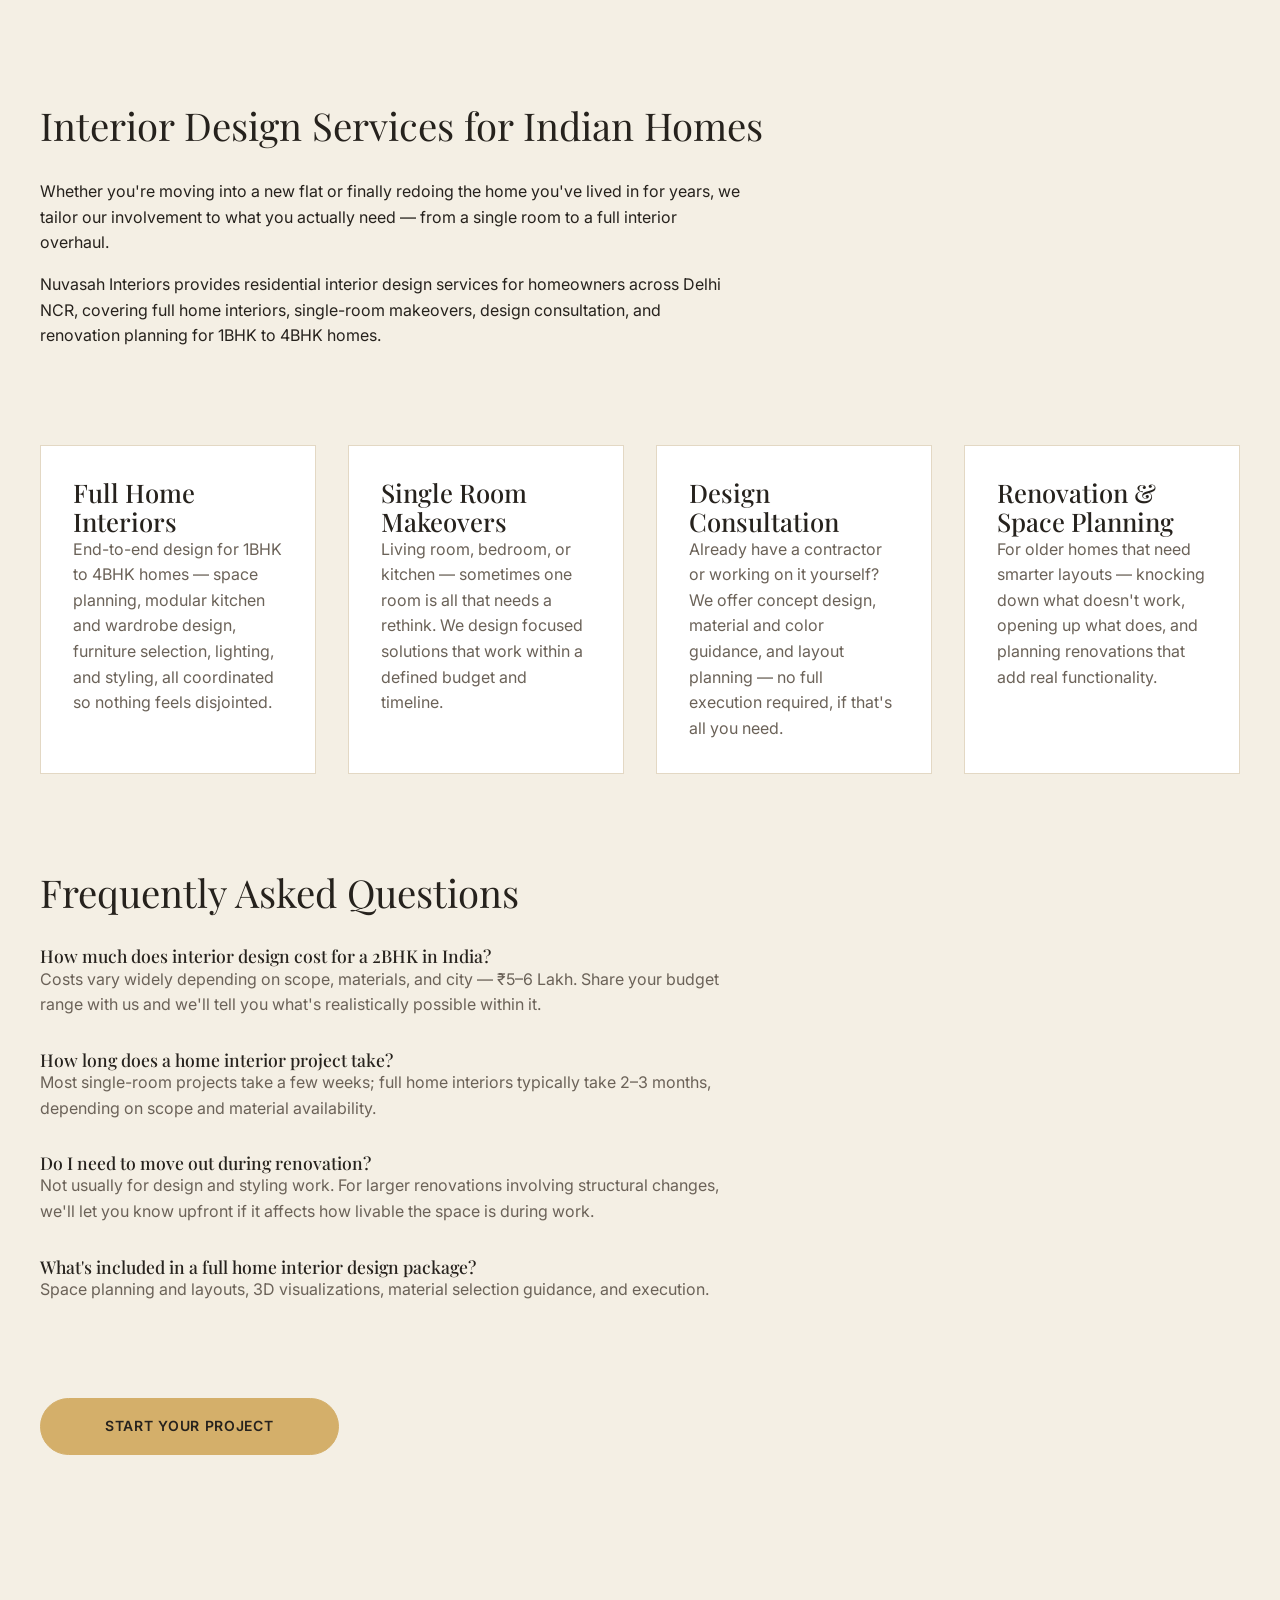
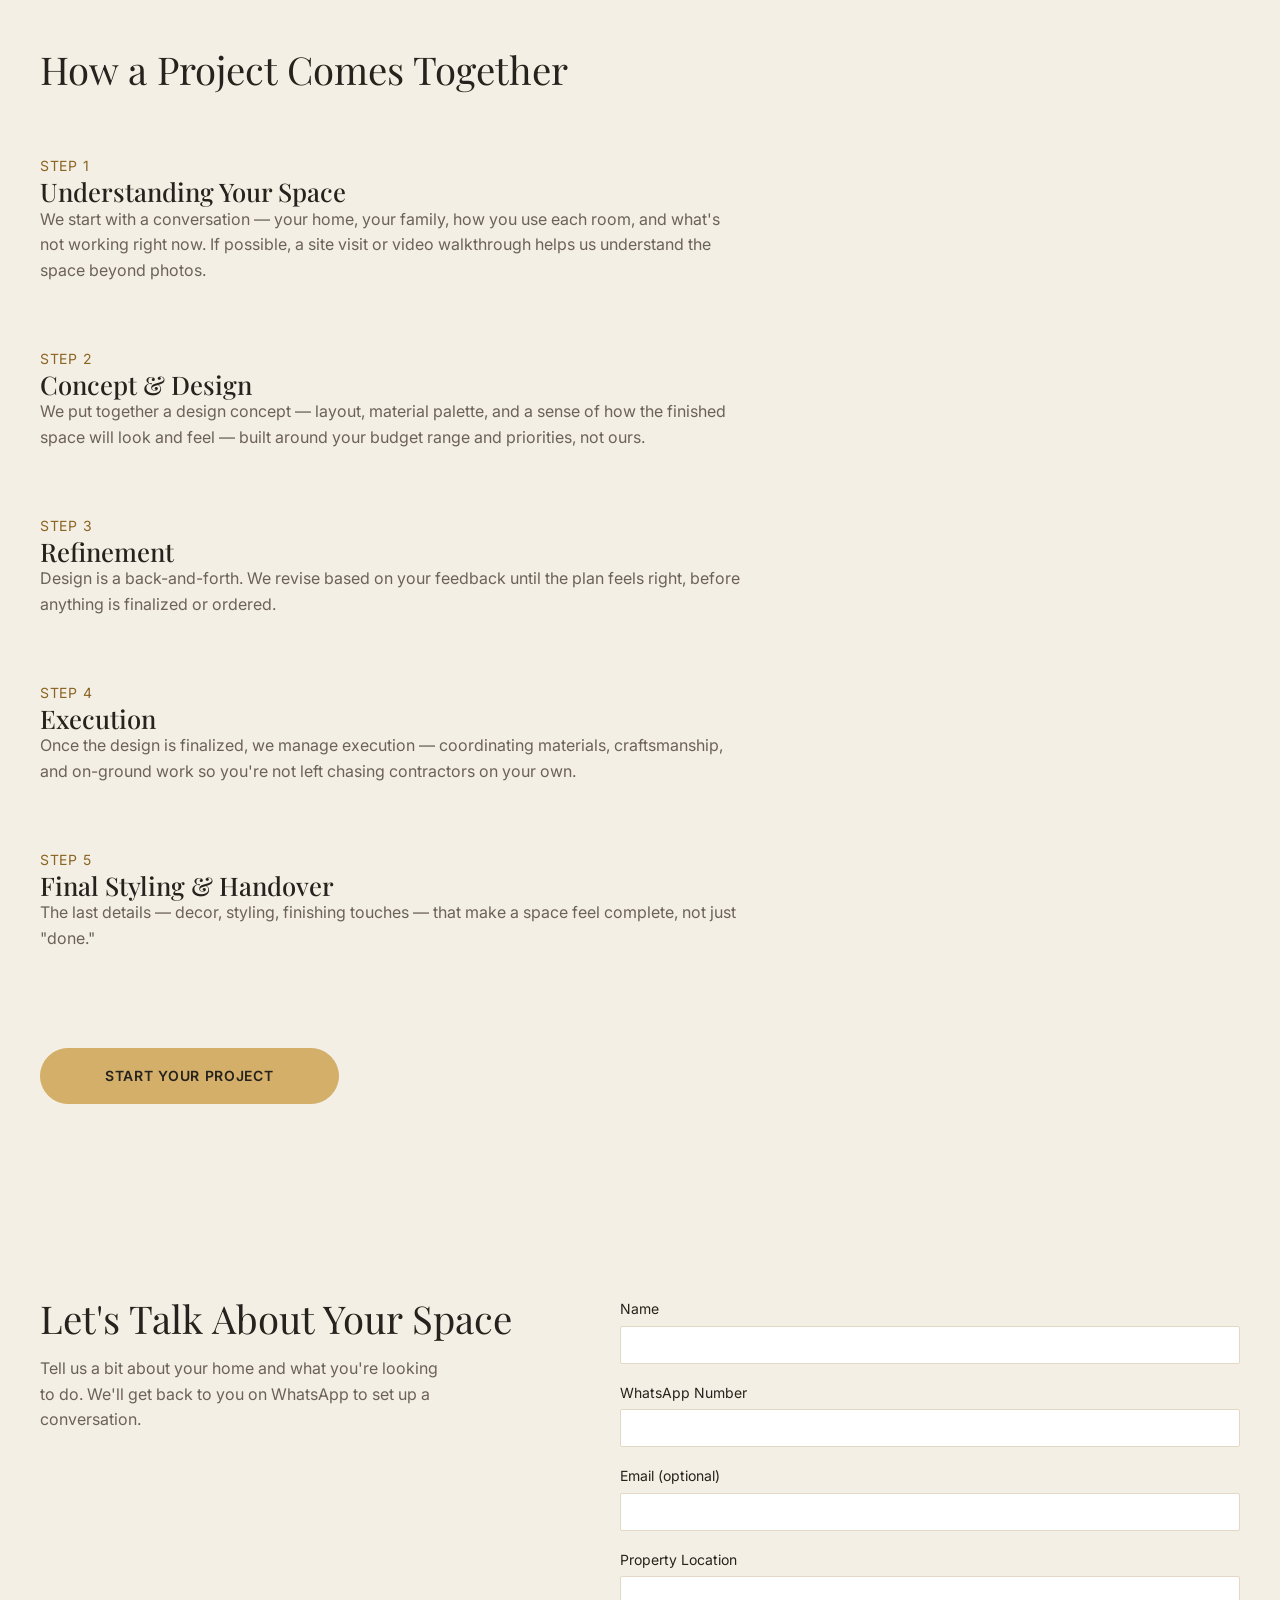
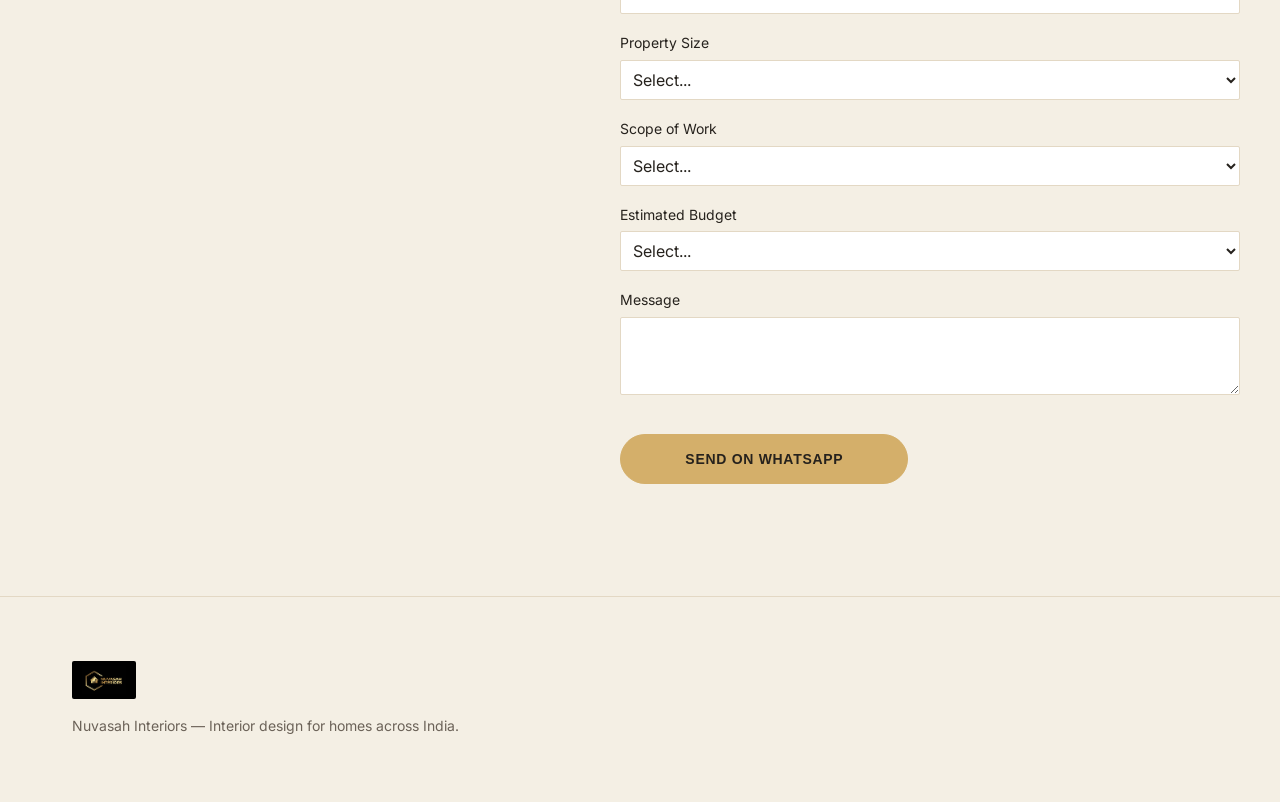
==== commit 85f237e9: "Replace "How We Help" icon-row with 5-step "How It Works" section Linear numbered steps (Step 1-5) w" ====
--- a/index.html
+++ b/index.html
@@ -41,20 +41,68 @@
   </div>
 
   <div class="container section" style="padding-top:0;">
-    <h2 style="text-align:center; margin-bottom: var(--space-lg);">How We Help</h2>
-    <div class="icon-row">
-      <div class="icon-row-item">
-        <svg class="icon-row-icon" viewBox="0 0 24 24" fill="none" stroke="currentColor" stroke-width="1.5"><rect x="3" y="10" width="18" height="8" rx="1"/><path d="M5 10V7a2 2 0 0 1 2-2h10a2 2 0 0 1 2 2v3"/></svg>
-        <p>Personalized concepts built around your home, not a template</p>
-      </div>
-      <div class="icon-row-item">
-        <svg class="icon-row-icon" viewBox="0 0 24 24" fill="none" stroke="currentColor" stroke-width="1.5"><circle cx="12" cy="12" r="9"/><path d="M12 8v4l3 2"/></svg>
-        <p>One-on-one guidance from first sketch to final styling</p>
-      </div>
-      <div class="icon-row-item">
-        <svg class="icon-row-icon" viewBox="0 0 24 24" fill="none" stroke="currentColor" stroke-width="1.5"><path d="M12 3l9 5-9 5-9-5 9-5z"/><path d="M3 13l9 5 9-5"/></svg>
-        <p>Clear budgets and honest timelines, no surprises</p>
-      </div>
+    <h2 style="text-align:center; margin-bottom: var(--space-lg);">How It Works</h2>
+    <div class="how-steps">
+
+      <div class="how-step">
+        <div class="how-step-icon">
+          <svg viewBox="0 0 24 24" fill="none" stroke="currentColor" stroke-width="1.5"><path d="M21 11.5a8.5 8.5 0 0 1-12.4 7.6L3 21l1.9-5.6A8.5 8.5 0 1 1 21 11.5z"/></svg>
+        </div>
+        <div class="how-step-body">
+          <p class="how-step-label">Step 1</p>
+          <h3>Consultation & Requirement Gathering</h3>
+          <p>We start with a conversation — in person, on a call, or over WhatsApp, whatever's easiest. You tell us about your space and what's not working; we walk you through what a Nuvasah project looks like.</p>
+        </div>
+      </div>
+
+      <div class="how-step">
+        <div class="how-step-icon">
+          <svg viewBox="0 0 24 24" fill="none" stroke="currentColor" stroke-width="1.5"><rect x="2.5" y="8" width="19" height="8" rx="1"/><path d="M7 8v3M11 8v4M15 8v3M19 8v4"/></svg>
+        </div>
+        <div class="how-step-body">
+          <p class="how-step-label">Step 2</p>
+          <h3>Site Visit & Measurement</h3>
+          <p>A well-measured space is the foundation of a design that actually fits. We visit in person where possible, or work from a detailed video walkthrough.</p>
+        </div>
+      </div>
+
+      <div class="how-step">
+        <div class="how-step-icon">
+          <svg viewBox="0 0 24 24" fill="none" stroke="currentColor" stroke-width="1.5"><path d="M3 4h18M4 4v10a1 1 0 0 0 1 1h14a1 1 0 0 0 1-1V4"/><path d="M12 15v4M9 21h6M8 11l2.5-2.5L13 11l3-3"/></svg>
+        </div>
+        <div class="how-step-body">
+          <p class="how-step-label">Step 3</p>
+          <h3>Design Presentation & Finalization</h3>
+          <p>We present a clear design concept — layout, materials, and a sense of the finished look — and refine it with your feedback until it's right.</p>
+        </div>
+      </div>
+
+      <div class="how-step">
+        <div class="how-step-icon">
+          <svg viewBox="0 0 24 24" fill="none" stroke="currentColor" stroke-width="1.5"><path d="M7 3h7l4 4v14a1 1 0 0 1-1 1H7a1 1 0 0 1-1-1V4a1 1 0 0 1 1-1z"/><path d="M14 3v4h4"/><path d="M9 12h6M9 16h4"/></svg>
+        </div>
+        <div class="how-step-body">
+          <p class="how-step-label">Step 4</p>
+          <h3>Quotation & Agreement</h3>
+          <ul class="how-step-list">
+            <li><strong>Tailored Quotations:</strong> clear, itemized cost estimates for your exact space.</li>
+            <li><strong>100% Transparency:</strong> no hidden fees or ambiguous line items.</li>
+            <li><strong>Built on Trust:</strong> a smooth, straightforward process from day one.</li>
+          </ul>
+        </div>
+      </div>
+
+      <div class="how-step">
+        <div class="how-step-icon">
+          <svg viewBox="0 0 24 24" fill="none" stroke="currentColor" stroke-width="1.5"><path d="M3 11l9-8 9 8"/><path d="M5 10v9a1 1 0 0 0 1 1h12a1 1 0 0 0 1-1v-9"/><path d="M9.5 20v-5h5v5"/></svg>
+        </div>
+        <div class="how-step-body">
+          <p class="how-step-label">Step 5</p>
+          <h3>Execution & Handover</h3>
+          <p>Once approved, we manage execution end-to-end — coordinating materials and craftsmanship, keeping you updated, and handing over a space that's ready to live in.</p>
+        </div>
+      </div>
+
     </div>
   </div>
 
--- a/css/main.css
+++ b/css/main.css
@@ -124,6 +124,55 @@
   color: var(--color-ink);
 }
 
+/* How It Works — vertical numbered steps with icons (mobile-first). */
+.how-steps {
+  display: flex;
+  flex-direction: column;
+  gap: var(--space-lg);
+  max-width: 760px;
+  margin: 0 auto;
+}
+.how-step {
+  display: flex;
+  gap: var(--space-md);
+  align-items: flex-start;
+}
+.how-step-icon {
+  flex: 0 0 auto;
+  width: 40px;
+  height: 40px;
+  color: var(--color-accent);
+}
+.how-step-icon svg {
+  width: 100%;
+  height: 100%;
+  display: block;
+}
+.how-step-label {
+  font-family: var(--font-body);
+  font-size: var(--fs-small);
+  letter-spacing: 0.05em;
+  text-transform: uppercase;
+  color: var(--color-accent);
+}
+.how-step-body h3 {
+  margin-top: 0.15rem;
+}
+.how-step-body p {
+  margin-top: var(--space-xs);
+}
+.how-step-list {
+  margin-top: var(--space-sm);
+  padding-left: 1.1rem;
+}
+.how-step-list li {
+  color: var(--color-ink-muted);
+  margin-bottom: var(--space-xs);
+}
+.how-step-list li strong {
+  color: var(--color-ink);
+}
+
 /* Project showcase — image beside challenge/result copy (Decorilla-inspired) */
 .project-showcase {
   display: grid;
@@ -181,6 +230,13 @@
   z-index: 1;
   color: var(--color-bg);
   padding: 0 var(--space-md);
+}
+
+/* Headings inside a photo-band inherit the container's light color instead of the
+   global h1-h4 dark-ink rule, so they stay legible over the dark overlay. */
+.photo-band-content h2,
+.photo-band-content h3 {
+  color: inherit;
 }
 
 /* Navigation */
